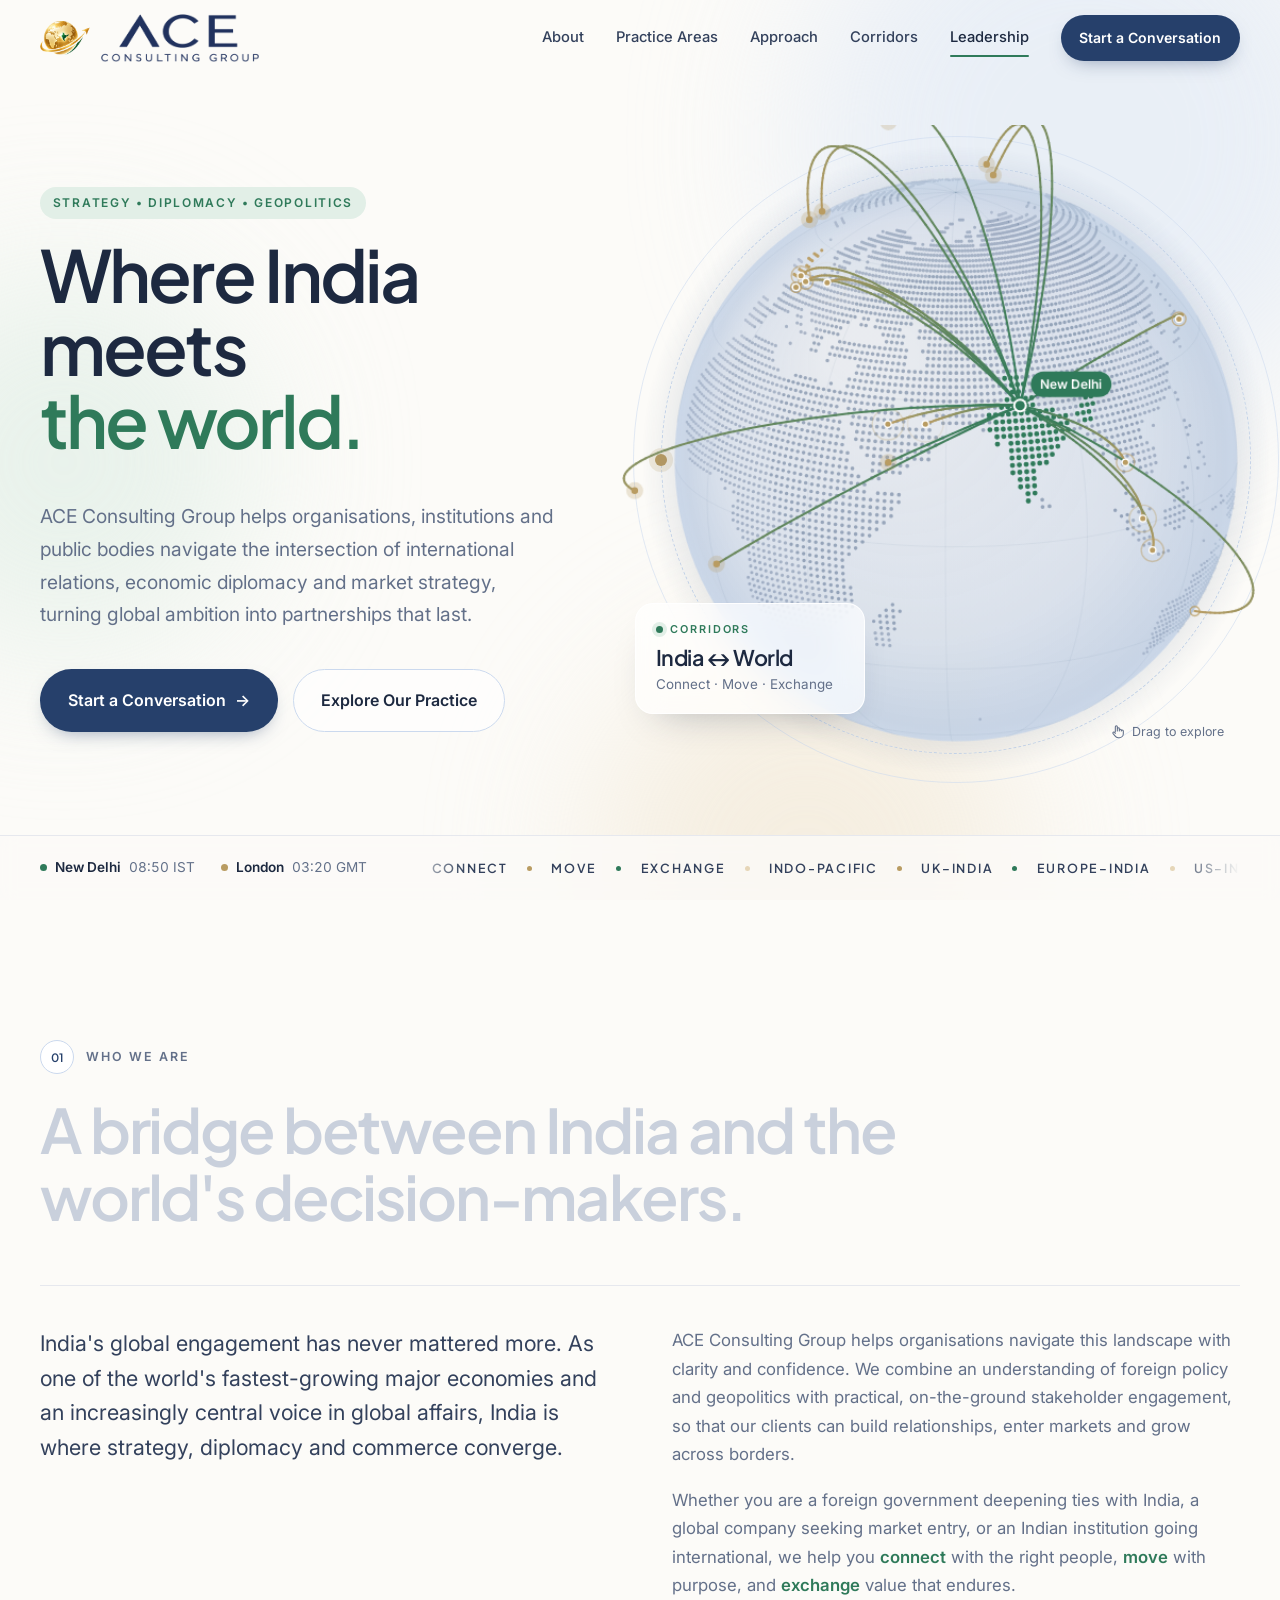
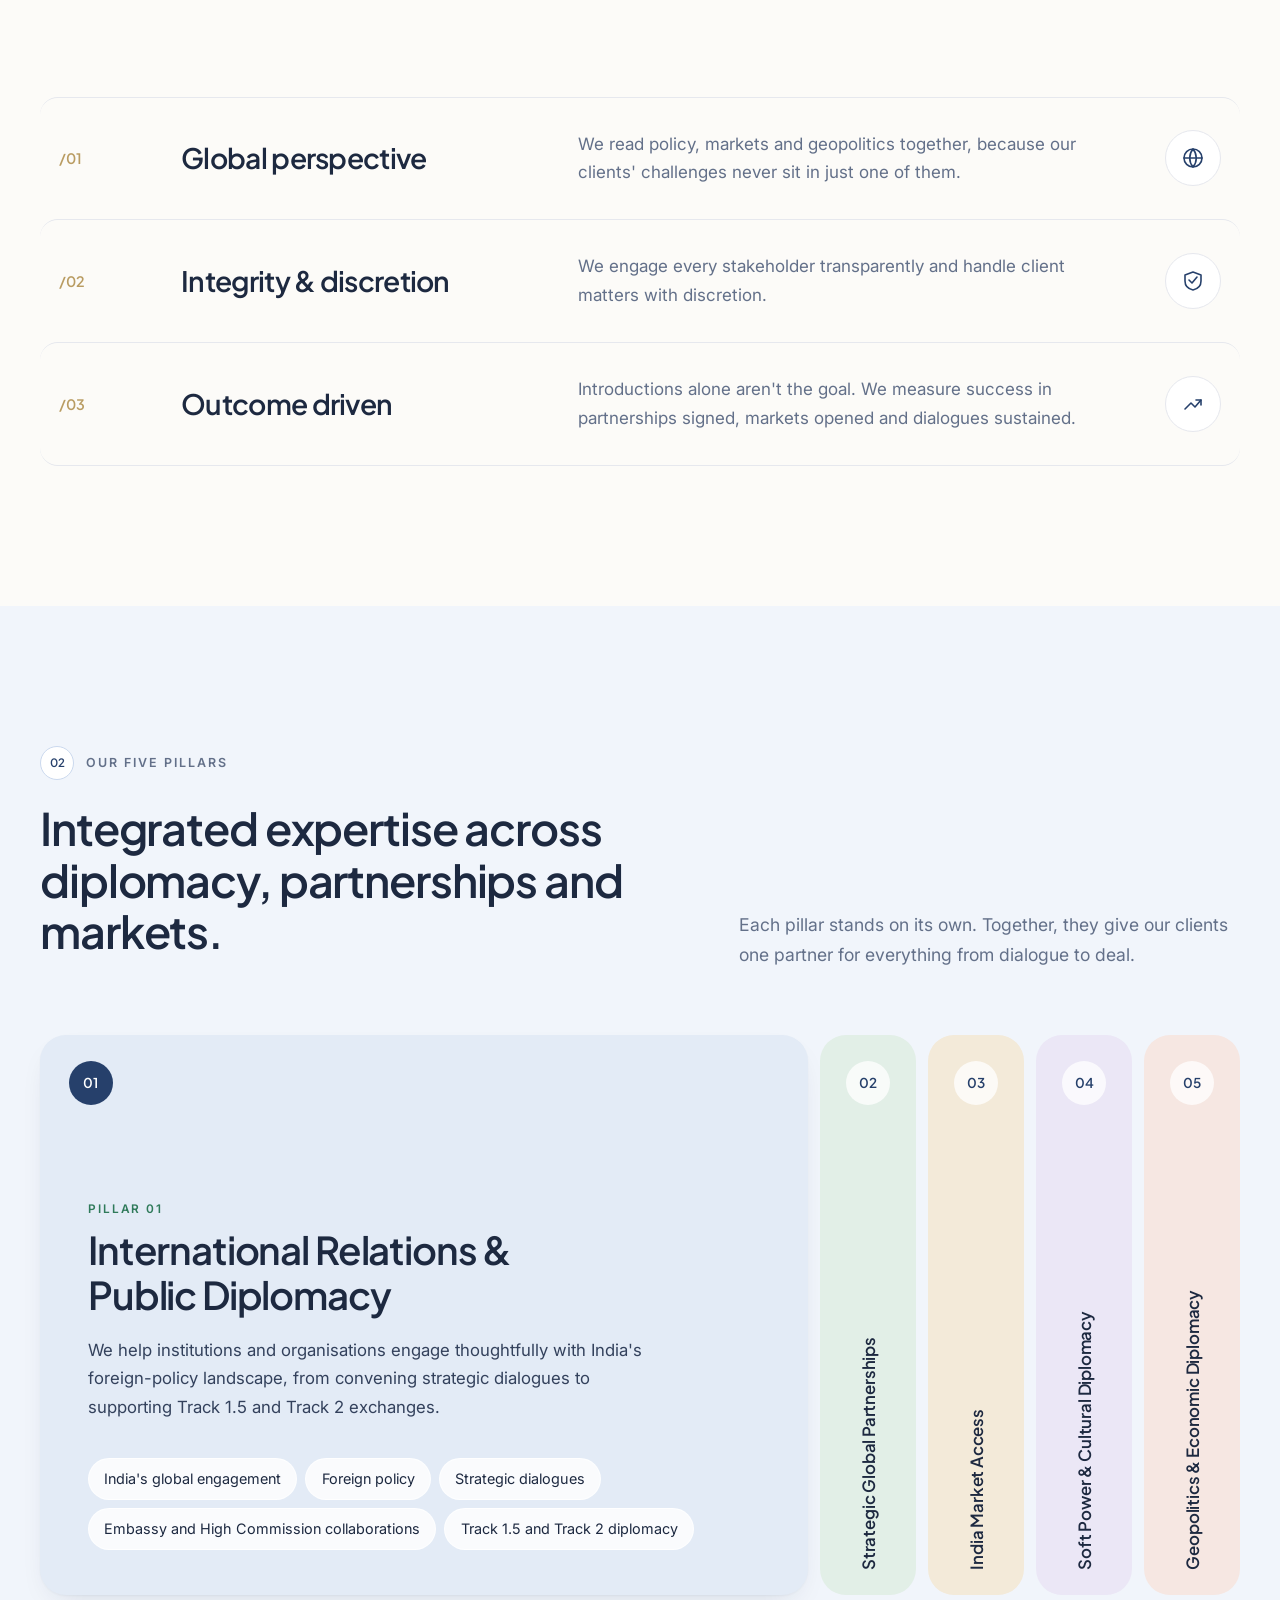
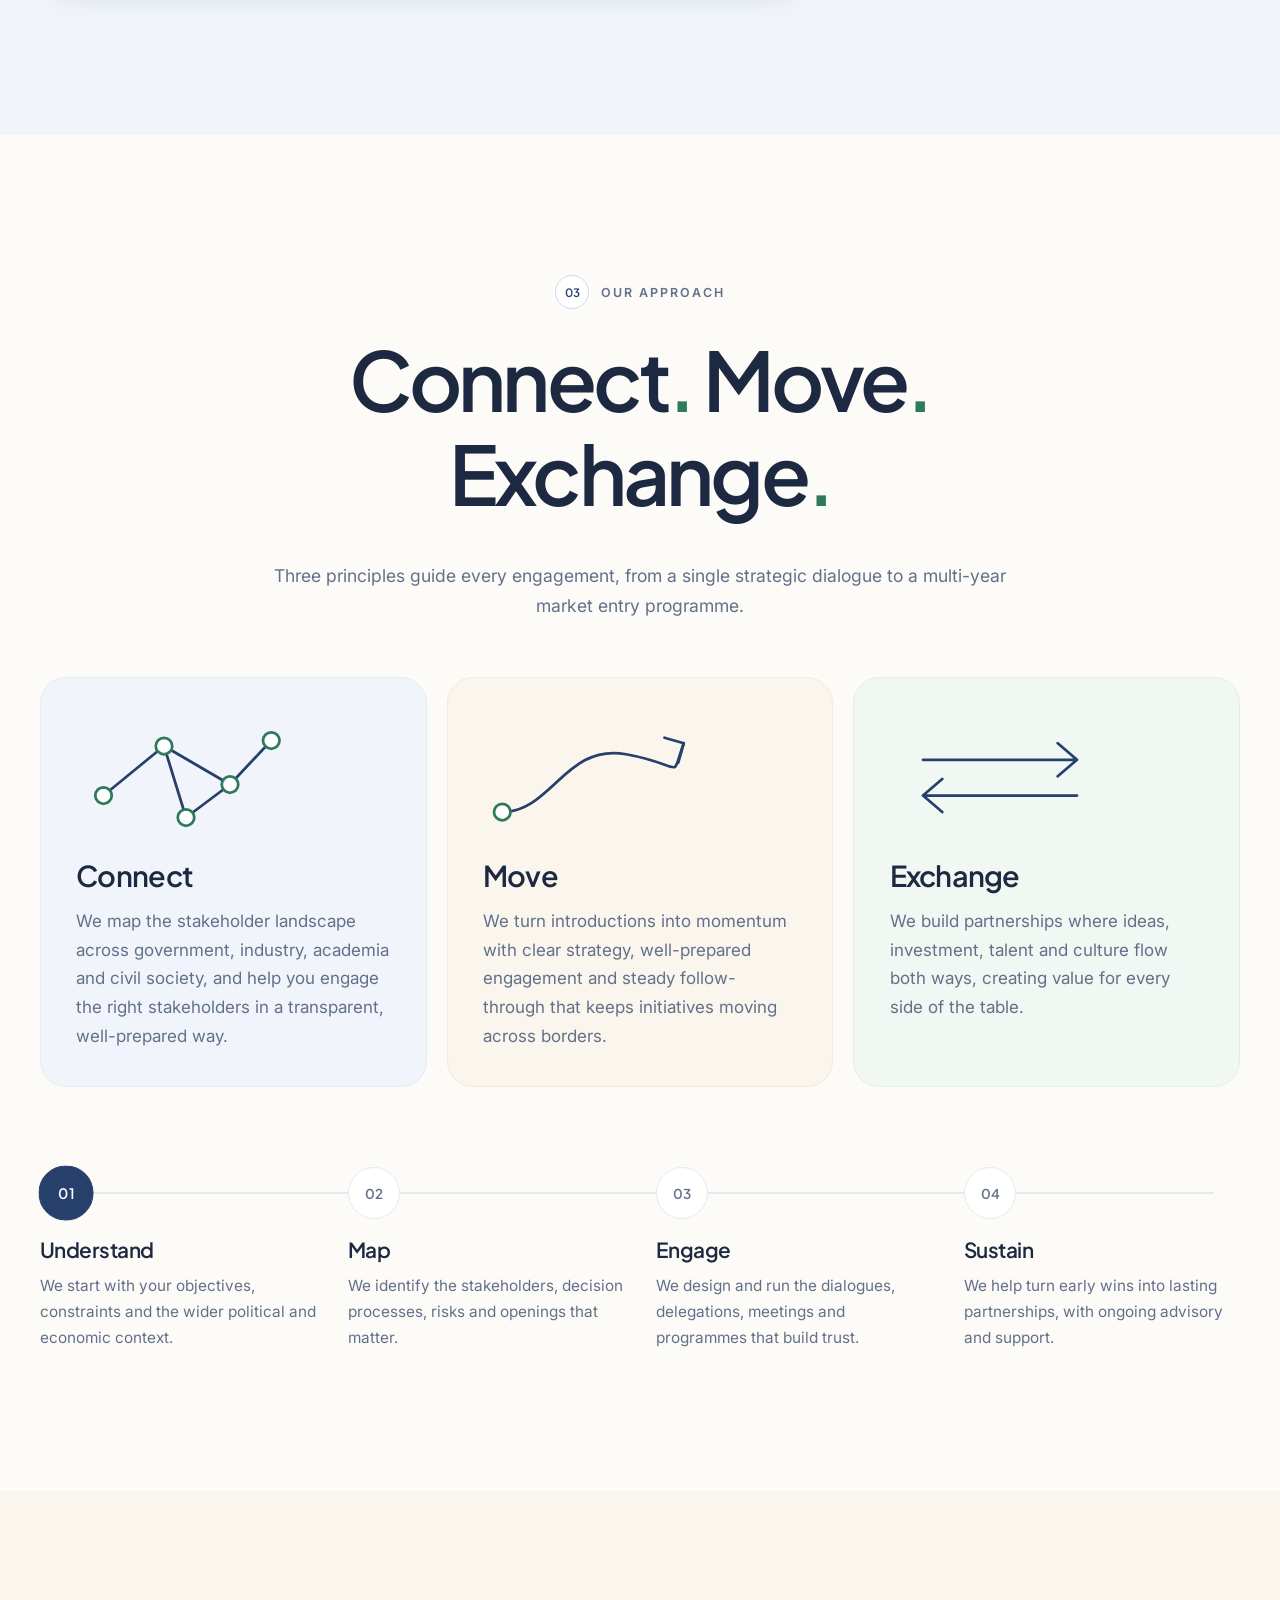
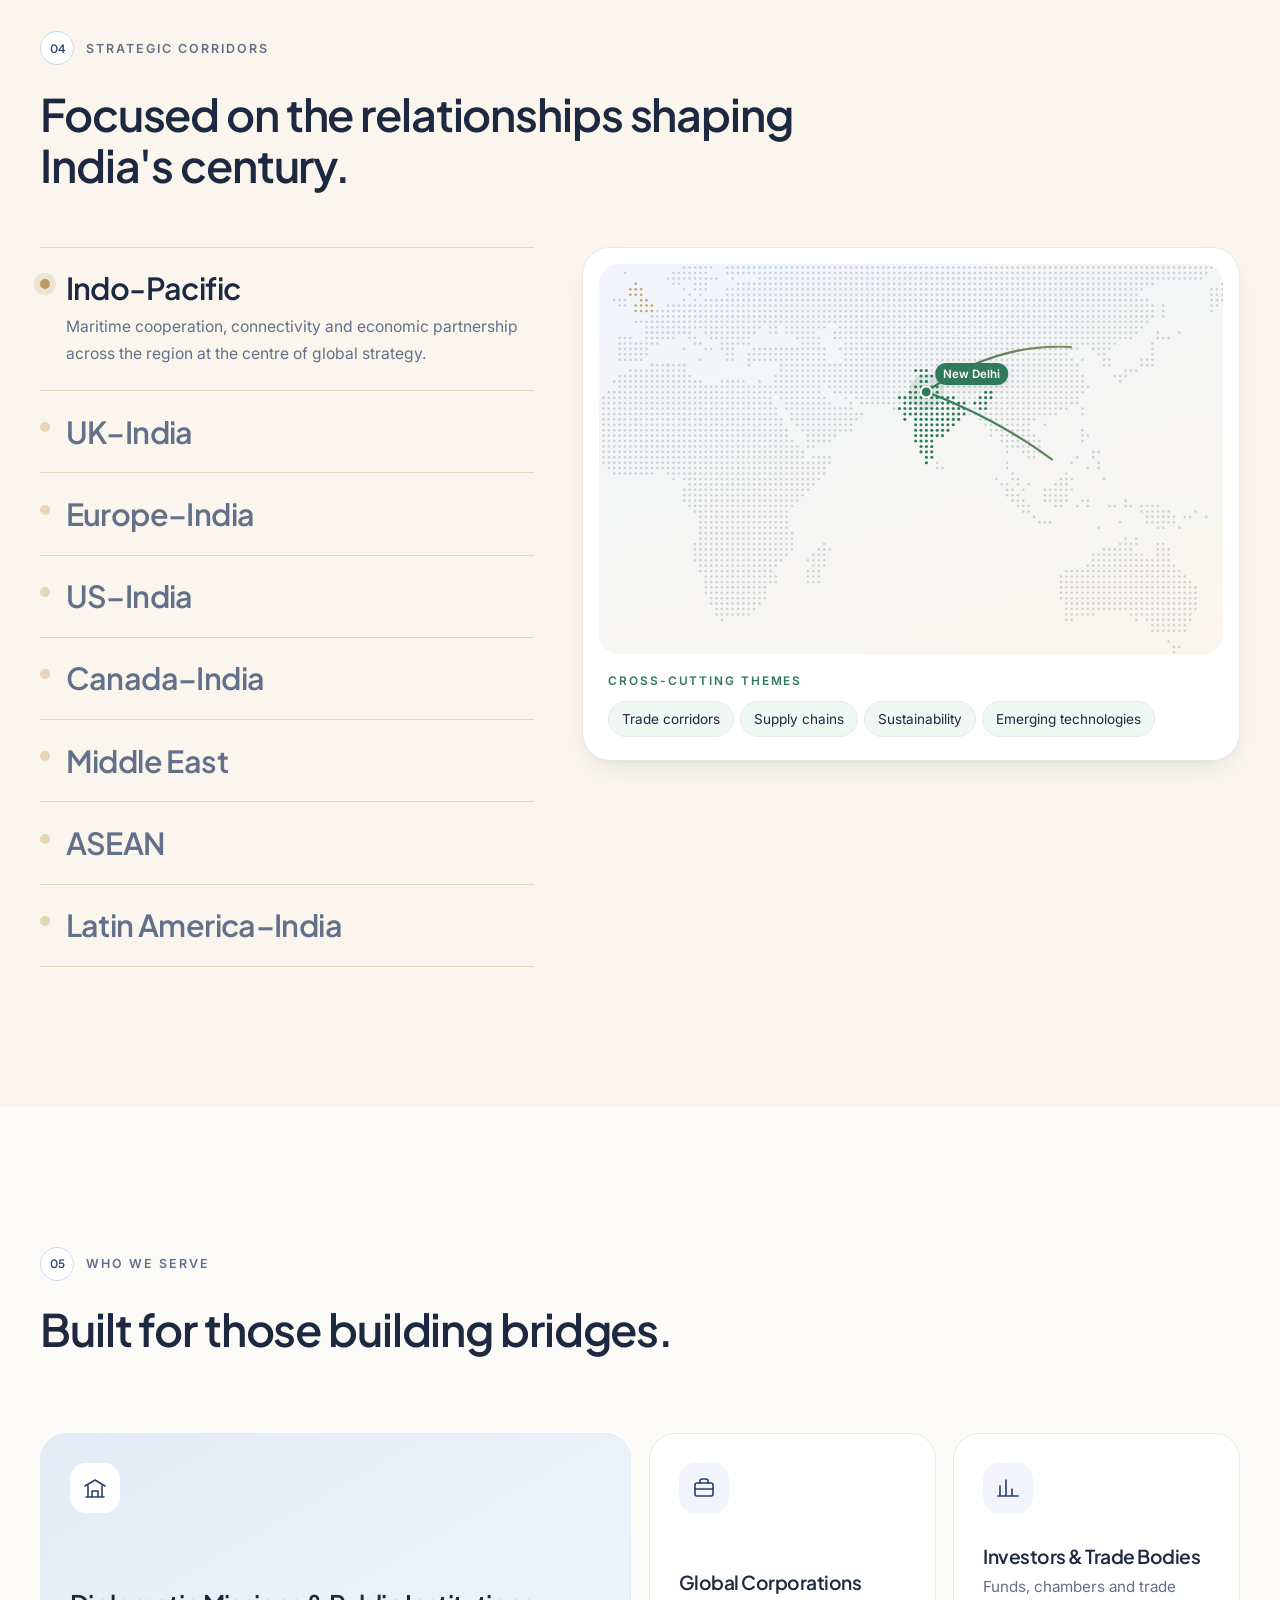
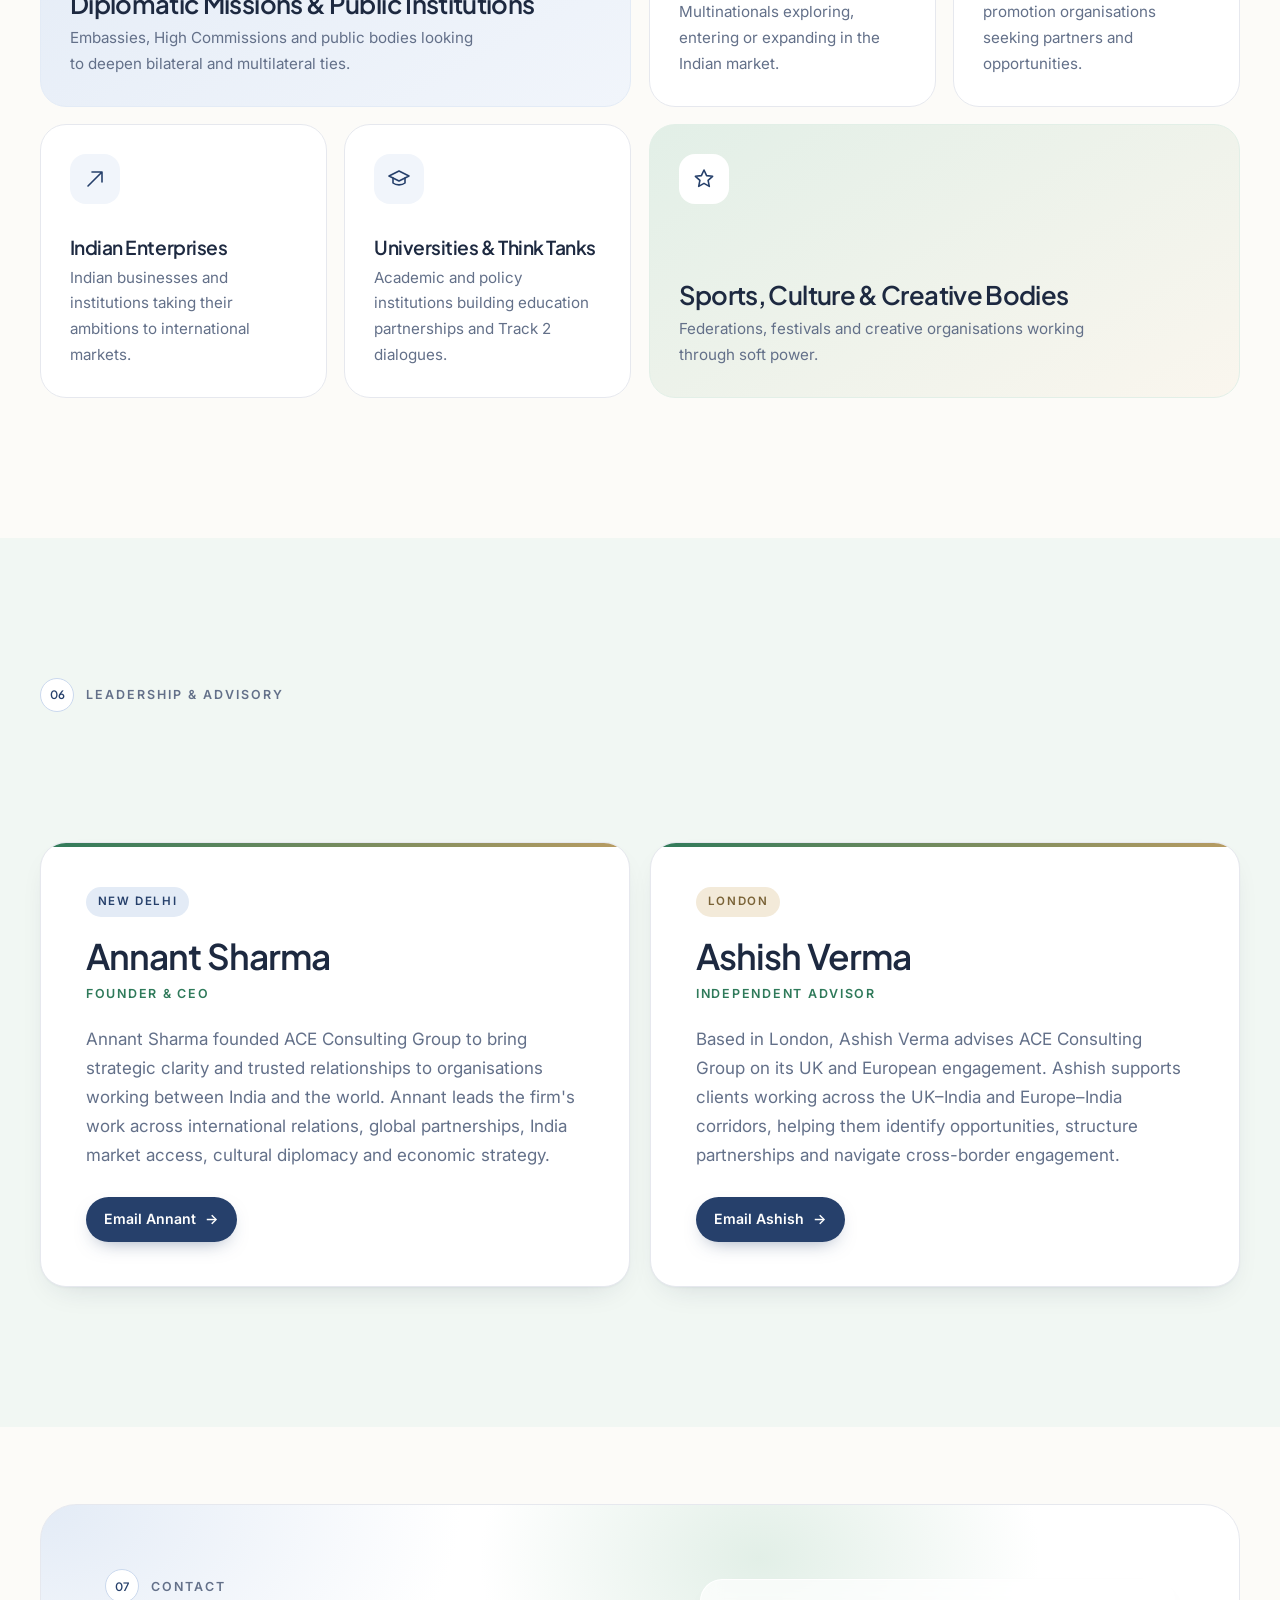
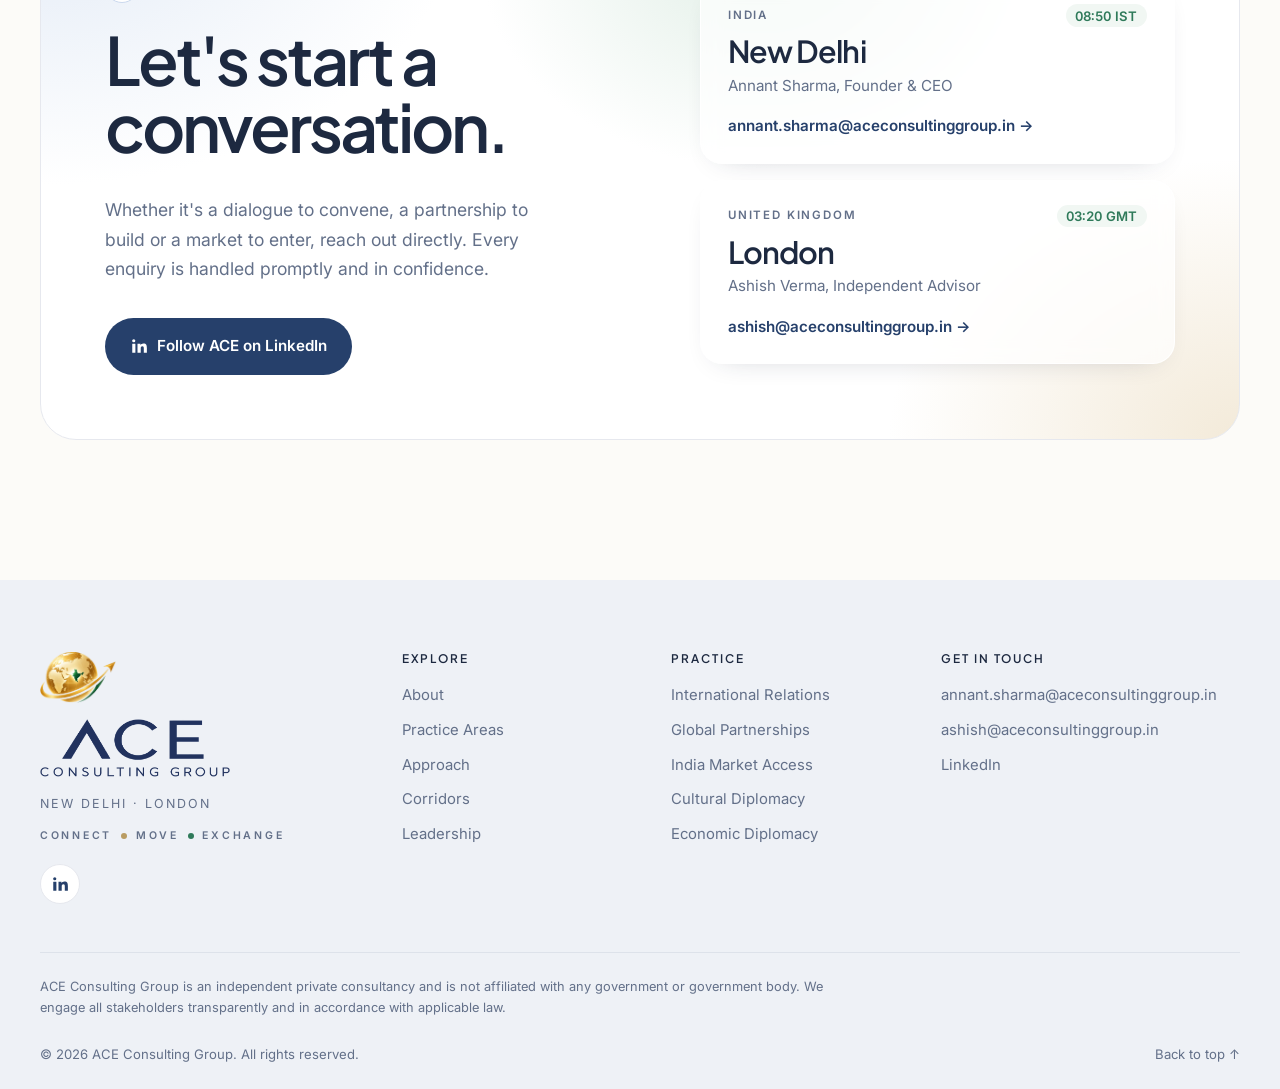
==== index.html @ 4ff58e31 "Add US-India, Canada-India and Latin America-India corridors to globe, ticker, pillars and explorer " ====
<!DOCTYPE html>
<html lang="en">
<head>
  <meta charset="utf-8">
  <meta name="viewport" content="width=device-width, initial-scale=1">
  <title>ACE Consulting Group | International Relations, Diplomacy &amp; India Market Access</title>
  <meta name="description" content="ACE Consulting Group is a strategy consultancy working where India meets the world: international relations, strategic global partnerships, India market access, soft power and economic diplomacy.">
  <link rel="canonical" href="https://aceconsultinggroup.in/">
  <meta name="theme-color" content="#0b1f44">

  <meta property="og:type" content="website">
  <meta property="og:site_name" content="ACE Consulting Group">
  <meta property="og:title" content="ACE Consulting Group | Connect • Move • Exchange">
  <meta property="og:description" content="Strategic advisory at the intersection of diplomacy, geopolitics and markets, bridging India and the world.">
  <meta property="og:url" content="https://aceconsultinggroup.in/">
  <meta property="og:image" content="https://aceconsultinggroup.in/assets/og-image.jpg">
  <meta name="twitter:card" content="summary_large_image">

  <link rel="icon" type="image/png" href="/assets/favicon.png">
  <link rel="apple-touch-icon" href="/assets/apple-touch-icon.png">

  <link rel="preconnect" href="https://fonts.googleapis.com">
  <link rel="preconnect" href="https://fonts.gstatic.com" crossorigin>
  <link href="https://fonts.googleapis.com/css2?family=Plus+Jakarta+Sans:wght@500;600;700&family=Inter:wght@400;500;600&display=swap" rel="stylesheet">
  <link rel="stylesheet" href="/styles.css">

  <script type="application/ld+json">
  {
    "@context": "https://schema.org",
    "@type": "ProfessionalService",
    "name": "ACE Consulting Group",
    "url": "https://aceconsultinggroup.in/",
    "logo": "https://aceconsultinggroup.in/assets/logo.webp",
    "slogan": "Connect • Move • Exchange",
    "email": "annant.sharma@aceconsultinggroup.in",
    "areaServed": "Worldwide",
    "address": [
      { "@type": "PostalAddress", "addressLocality": "New Delhi", "addressCountry": "IN" },
      { "@type": "PostalAddress", "addressLocality": "London", "addressCountry": "GB" }
    ],
    "sameAs": ["https://www.linkedin.com/company/ace-consulting-group-acg/"],
    "founder": { "@type": "Person", "name": "Annant Sharma", "jobTitle": "Founder & CEO" }
  }
  </script>
</head>
<body>
  <a class="skip" href="#main">Skip to content</a>

  <header class="site-header" id="top">
    <div class="progress" aria-hidden="true"><span></span></div>
    <div class="container nav">
      <a class="brand" href="#top" aria-label="ACE Consulting Group, home">
        <img src="/assets/emblem.webp" alt="" width="54" height="37">
        <img class="brand-wordmark" src="/assets/wordmark.webp" alt="ACE Consulting Group" width="725" height="220">
      </a>
      <button class="nav-toggle" aria-expanded="false" aria-controls="nav-menu" aria-label="Open menu">
        <span></span><span></span><span></span>
      </button>
      <nav id="nav-menu" class="nav-menu" aria-label="Primary">
        <a href="#about">About</a>
        <a href="#pillars">Practice Areas</a>
        <a href="#approach">Approach</a>
        <a href="#corridors">Corridors</a>
        <a href="#leadership">Leadership</a>
        <a class="btn btn-gold btn-sm" href="#contact">Start a Conversation</a>
      </nav>
    </div>
  </header>

  <main id="main">
    <!-- HERO -->
    <section class="hero">
      <div class="aurora" aria-hidden="true"><span></span><span></span><span></span></div>
      <div class="container hero-inner">
        <div class="hero-copy">
          <p class="eyebrow reveal">Strategy &bull; Diplomacy &bull; Geopolitics</p>
          <h1 class="reveal" aria-label="Where India meets the world.">
            <span aria-hidden="true">Where India meets</span>
            <span class="rotator" aria-hidden="true">
              <span class="is-on" data-group="world">the world.</span>
              <span data-group="uk">the UK.</span>
              <span data-group="europe">Europe.</span>
              <span data-group="us">the US.</span>
              <span data-group="canada">Canada.</span>
              <span data-group="gulf">the Gulf.</span>
              <span data-group="asean">ASEAN.</span>
              <span data-group="indo">the Indo-Pacific.</span>
              <span data-group="latam">Latin America.</span>
            </span>
          </h1>
          <p class="lead reveal">ACE Consulting Group helps organisations, institutions and public bodies navigate the intersection of international relations, economic diplomacy and market strategy, turning global ambition into partnerships that last.</p>
          <div class="hero-cta reveal">
            <a class="btn btn-gold btn-lg" href="#contact">Start a Conversation <span aria-hidden="true">&rarr;</span></a>
            <a class="btn btn-outline btn-lg" href="#pillars">Explore Our Practice</a>
          </div>
        </div>
        <div class="hero-visual" aria-hidden="true">
          <div class="globe-halo"></div>
          <canvas class="globe"></canvas>
          <div class="globe-card">
            <p class="gc-kicker">Corridors</p>
            <p class="gc-title">India &harr; World</p>
            <p class="gc-tags">Connect &middot; Move &middot; Exchange</p>
          </div>
          <p class="globe-hint"><svg viewBox="0 0 24 24"><path d="M8 13V5.5a1.5 1.5 0 0 1 3 0V12m0-1.5v-2a1.5 1.5 0 0 1 3 0V12m0-1a1.5 1.5 0 0 1 3 0v1m0 0a1.5 1.5 0 0 1 3 0V16a6 6 0 0 1-6 6h-1.5a6 6 0 0 1-5-2.7L4.6 16a1.5 1.5 0 0 1 2.4-1.8L8 15.5"/></svg>Drag to explore</p>
        </div>
      </div>
      <div class="hero-bar">
        <div class="container hero-bar-inner">
          <div class="clocks">
            <p class="clock"><span class="clock-dot dot-green"></span><span class="clock-city">New Delhi</span><time data-tz="Asia/Kolkata"></time></p>
            <p class="clock"><span class="clock-dot dot-gold"></span><span class="clock-city">London</span><time data-tz="Europe/London"></time></p>
          </div>
          <div class="marquee" role="note" aria-label="Focus areas: Indo-Pacific, UK-India, Europe-India, US-India, Canada-India, Middle East, ASEAN, Latin America-India, trade corridors, supply chains, sustainability, emerging technologies">
            <div class="marquee-track" aria-hidden="true">
              <span>Connect</span><i></i><span>Move</span><i></i><span>Exchange</span><i></i><span>Indo-Pacific</span><i></i><span>UK&ndash;India</span><i></i><span>Europe&ndash;India</span><i></i><span>US&ndash;India</span><i></i><span>Canada&ndash;India</span><i></i><span>Middle East</span><i></i><span>ASEAN</span><i></i><span>Latin America&ndash;India</span><i></i><span>Trade corridors</span><i></i><span>Supply chains</span><i></i><span>Sustainability</span><i></i><span>Emerging technologies</span><i></i>
              <span>Connect</span><i></i><span>Move</span><i></i><span>Exchange</span><i></i><span>Indo-Pacific</span><i></i><span>UK&ndash;India</span><i></i><span>Europe&ndash;India</span><i></i><span>US&ndash;India</span><i></i><span>Canada&ndash;India</span><i></i><span>Middle East</span><i></i><span>ASEAN</span><i></i><span>Latin America&ndash;India</span><i></i><span>Trade corridors</span><i></i><span>Supply chains</span><i></i><span>Sustainability</span><i></i><span>Emerging technologies</span><i></i>
            </div>
          </div>
        </div>
      </div>
    </section>

    <!-- ABOUT -->
    <section id="about" class="section">
      <div class="container">
        <p class="kicker reveal"><span>01</span>Who we are</p>
        <h2 class="statement" data-words>A bridge between India and the world's decision-makers.</h2>
        <div class="about-cols">
          <p class="about-lede reveal">India's global engagement has never mattered more. As one of the world's fastest-growing major economies and an increasingly central voice in global affairs, India is where strategy, diplomacy and commerce converge.</p>
          <div class="about-copy reveal">
            <p>ACE Consulting Group helps organisations navigate this landscape with clarity and confidence. We combine an understanding of foreign policy and geopolitics with practical, on-the-ground stakeholder engagement, so that our clients can build relationships, enter markets and grow across borders.</p>
            <p>Whether you are a foreign government deepening ties with India, a global company seeking market entry, or an Indian institution going international, we help you <strong>connect</strong> with the right people, <strong>move</strong> with purpose, and <strong>exchange</strong> value that endures.</p>
          </div>
        </div>
        <ul class="values">
          <li class="value reveal">
            <span class="value-num">/01</span>
            <h3>Global perspective</h3>
            <p>We read policy, markets and geopolitics together, because our clients' challenges never sit in just one of them.</p>
            <span class="value-icon" aria-hidden="true"><svg viewBox="0 0 24 24"><circle cx="12" cy="12" r="9"/><path d="M3 12h18M12 3a14 14 0 0 1 0 18M12 3a14 14 0 0 0 0 18"/></svg></span>
          </li>
          <li class="value reveal">
            <span class="value-num">/02</span>
            <h3>Integrity &amp; discretion</h3>
            <p>We engage every stakeholder transparently and handle client matters with discretion.</p>
            <span class="value-icon" aria-hidden="true"><svg viewBox="0 0 24 24"><path d="M8 11l3 3 5-6"/><path d="M12 3l8 3v6c0 5-3.5 8-8 9-4.5-1-8-4-8-9V6z"/></svg></span>
          </li>
          <li class="value reveal">
            <span class="value-num">/03</span>
            <h3>Outcome driven</h3>
            <p>Introductions alone aren't the goal. We measure success in partnerships signed, markets opened and dialogues sustained.</p>
            <span class="value-icon" aria-hidden="true"><svg viewBox="0 0 24 24"><path d="M4 17l6-6 4 4 6-7"/><path d="M15 8h5v5"/></svg></span>
          </li>
        </ul>
      </div>
    </section>

    <!-- PILLARS -->
    <section id="pillars" class="section section-blue">
      <div class="container">
        <div class="section-head split">
          <div>
            <p class="kicker reveal"><span>02</span>Our five pillars</p>
            <h2 class="reveal">Integrated expertise across diplomacy, partnerships and markets.</h2>
          </div>
          <p class="section-lead reveal">Each pillar stands on its own. Together, they give our clients one partner for everything from dialogue to deal.</p>
        </div>

        <div class="acc reveal">
          <article class="acc-item is-open" data-tone="blue">
            <button class="acc-head" id="acc-1" aria-expanded="true" aria-controls="acc-body-1"><span class="acc-num">01</span><span class="acc-title">International Relations &amp; Public Diplomacy</span></button>
            <div class="acc-body" id="acc-body-1" role="region" aria-labelledby="acc-1">
              <p class="acc-kicker">Pillar 01</p>
              <h3>International Relations &amp; Public Diplomacy</h3>
              <p>We help institutions and organisations engage thoughtfully with India's foreign-policy landscape, from convening strategic dialogues to supporting Track 1.5 and Track 2 exchanges.</p>
              <ul class="chips">
                <li>India's global engagement</li>
                <li>Foreign policy</li>
                <li>Strategic dialogues</li>
                <li>Embassy and High Commission collaborations</li>
                <li>Track 1.5 and Track 2 diplomacy</li>
              </ul>
            </div>
          </article>
          <article class="acc-item" data-tone="sage">
            <button class="acc-head" id="acc-2" aria-expanded="false" aria-controls="acc-body-2"><span class="acc-num">02</span><span class="acc-title">Strategic Global Partnerships</span></button>
            <div class="acc-body" id="acc-body-2" role="region" aria-labelledby="acc-2">
              <p class="acc-kicker">Pillar 02</p>
              <h3>Strategic Global Partnerships</h3>
              <p>We help identify, structure and facilitate partnerships between public and private partners, connecting the right counterparts, structuring collaboration and helping capital flow to where it creates value.</p>
              <ul class="chips">
                <li>Government-to-Government (G2G)</li>
                <li>Government-to-Business (G2B)</li>
                <li>Business-to-Business (B2B)</li>
                <li>International collaborations</li>
                <li>Investment facilitation</li>
              </ul>
            </div>
          </article>
          <article class="acc-item" data-tone="sand">
            <button class="acc-head" id="acc-3" aria-expanded="false" aria-controls="acc-body-3"><span class="acc-num">03</span><span class="acc-title">India Market Access</span></button>
            <div class="acc-body" id="acc-body-3" role="region" aria-labelledby="acc-3">
              <p class="acc-kicker">Pillar 03</p>
              <h3>India Market Access</h3>
              <p>India's opportunity is vast and its landscape is complex. We help global organisations understand the terrain, engage the right stakeholders and build the partnerships that make market entry succeed.</p>
              <ul class="chips">
                <li>Helping global organisations navigate India</li>
                <li>Regulatory engagement</li>
                <li>Stakeholder mapping</li>
                <li>Public affairs</li>
                <li>Strategic partnerships for market entry</li>
              </ul>
            </div>
          </article>
          <article class="acc-item" data-tone="lilac">
            <button class="acc-head" id="acc-4" aria-expanded="false" aria-controls="acc-body-4"><span class="acc-num">04</span><span class="acc-title">Soft Power &amp; Cultural Diplomacy</span></button>
            <div class="acc-body" id="acc-body-4" role="region" aria-labelledby="acc-4">
              <p class="acc-kicker">Pillar 04</p>
              <h3>Soft Power &amp; Cultural Diplomacy</h3>
              <p>Understanding between nations is built through people as much as policy. We create programmes in sport, culture, education and innovation that deepen ties and create lasting goodwill.</p>
              <ul class="chips">
                <li>Sports diplomacy</li>
                <li>Cultural exchange</li>
                <li>Tourism diplomacy</li>
                <li>Education partnerships</li>
                <li>Innovation and youth exchanges</li>
                <li>Creative industries</li>
              </ul>
            </div>
          </article>
          <article class="acc-item" data-tone="rose">
            <button class="acc-head" id="acc-5" aria-expanded="false" aria-controls="acc-body-5"><span class="acc-num">05</span><span class="acc-title">Geopolitics &amp; Economic Diplomacy</span></button>
            <div class="acc-body" id="acc-body-5" role="region" aria-labelledby="acc-5">
              <p class="acc-kicker">Pillar 05</p>
              <h3>Geopolitics &amp; Economic Diplomacy</h3>
              <p>We help clients read the shifting strategic map and act on it, from regional partnerships and trade corridors to resilient supply chains and the technologies shaping the next decade.</p>
              <ul class="chips">
                <li>Indo-Pacific</li>
                <li>UK&ndash;India</li>
                <li>Europe&ndash;India</li>
                <li>US&ndash;India</li>
                <li>Canada&ndash;India</li>
                <li>Middle East</li>
                <li>ASEAN</li>
                <li>Latin America&ndash;India</li>
                <li>Trade corridors</li>
                <li>Supply chains</li>
                <li>Sustainability</li>
                <li>Emerging technologies</li>
              </ul>
            </div>
          </article>
        </div>
      </div>
    </section>

    <!-- APPROACH -->
    <section id="approach" class="section">
      <div class="container">
        <div class="section-head center">
          <p class="kicker reveal"><span>03</span>Our approach</p>
          <h2 class="reveal big-title">Connect<i>.</i> Move<i>.</i> Exchange<i>.</i></h2>
          <p class="section-lead reveal">Three principles guide every engagement, from a single strategic dialogue to a multi-year market entry programme.</p>
        </div>
        <div class="principles">
          <article class="principle reveal">
            <svg class="draw" viewBox="0 0 160 90" aria-hidden="true">
              <path d="M20 60 L64 24 L112 52 L142 20 M64 24 L80 76 L112 52"/>
              <circle cx="20" cy="60" r="6"/><circle cx="64" cy="24" r="6"/><circle cx="112" cy="52" r="6"/><circle cx="142" cy="20" r="6"/><circle cx="80" cy="76" r="6"/>
            </svg>
            <h3>Connect</h3>
            <p>We map the stakeholder landscape across government, industry, academia and civil society, and help you engage the right stakeholders in a transparent, well-prepared way.</p>
          </article>
          <article class="principle reveal">
            <svg class="draw" viewBox="0 0 160 90" aria-hidden="true">
              <path d="M14 72 C 50 72, 60 22, 104 30 S 136 50, 146 22"/>
              <path d="M132 18 L146 22 L142 36"/>
              <circle cx="14" cy="72" r="6"/>
            </svg>
            <h3>Move</h3>
            <p>We turn introductions into momentum with clear strategy, well-prepared engagement and steady follow-through that keeps initiatives moving across borders.</p>
          </article>
          <article class="principle reveal">
            <svg class="draw" viewBox="0 0 160 90" aria-hidden="true">
              <path d="M24 34 H136 M122 22 L136 34 L122 46"/>
              <path d="M136 60 H24 M38 48 L24 60 L38 72"/>
            </svg>
            <h3>Exchange</h3>
            <p>We build partnerships where ideas, investment, talent and culture flow both ways, creating value for every side of the table.</p>
          </article>
        </div>

        <ol class="process" data-progress>
          <li><span class="step">01</span><h4>Understand</h4><p>We start with your objectives, constraints and the wider political and economic context.</p></li>
          <li><span class="step">02</span><h4>Map</h4><p>We identify the stakeholders, decision processes, risks and openings that matter.</p></li>
          <li><span class="step">03</span><h4>Engage</h4><p>We design and run the dialogues, delegations, meetings and programmes that build trust.</p></li>
          <li><span class="step">04</span><h4>Sustain</h4><p>We help turn early wins into lasting partnerships, with ongoing advisory and support.</p></li>
        </ol>
      </div>
    </section>

    <!-- CORRIDORS -->
    <section id="corridors" class="section section-sand">
      <div class="container">
        <div class="section-head">
          <p class="kicker reveal"><span>04</span>Strategic corridors</p>
          <h2 class="reveal">Focused on the relationships shaping India's century.</h2>
        </div>
        <div class="explorer">
          <div class="corridor-list">
            <button class="corridor is-active" data-corridor="indo" aria-pressed="true">
              <span class="c-name">Indo-Pacific</span>
              <span class="c-desc">Maritime cooperation, connectivity and economic partnership across the region at the centre of global strategy.</span>
            </button>
            <button class="corridor" data-corridor="uk" aria-pressed="false">
              <span class="c-name">UK&ndash;India</span>
              <span class="c-desc">A living bridge of trade, investment, education and diaspora, built on a deep and evolving partnership.</span>
            </button>
            <button class="corridor" data-corridor="europe" aria-pressed="false">
              <span class="c-name">Europe&ndash;India</span>
              <span class="c-desc">Trade, technology, climate and green transition cooperation between two of the world's largest democratic markets.</span>
            </button>
            <button class="corridor" data-corridor="us" aria-pressed="false">
              <span class="c-name">US&ndash;India</span>
              <span class="c-desc">Technology, innovation, trade and investment partnerships between the world's largest democracies, anchored by deep education and diaspora links.</span>
            </button>
            <button class="corridor" data-corridor="canada" aria-pressed="false">
              <span class="c-name">Canada&ndash;India</span>
              <span class="c-desc">Education, clean energy, critical minerals and trade cooperation, built on strong people-to-people and diaspora ties.</span>
            </button>
            <button class="corridor" data-corridor="gulf" aria-pressed="false">
              <span class="c-name">Middle East</span>
              <span class="c-desc">Energy, investment, infrastructure and connectivity links with the Gulf and the wider region.</span>
            </button>
            <button class="corridor" data-corridor="asean" aria-pressed="false">
              <span class="c-name">ASEAN</span>
              <span class="c-desc">Act East partnerships in trade, supply chains, culture and people-to-people connections.</span>
            </button>
            <button class="corridor" data-corridor="latam" aria-pressed="false">
              <span class="c-name">Latin America&ndash;India</span>
              <span class="c-desc">Growing partnerships across Brazil, Mexico, Argentina, Chile and the wider region in energy, agriculture, pharmaceuticals, digital public infrastructure and critical minerals.</span>
            </button>
          </div>
          <div class="explorer-map reveal">
            <canvas class="corridor-map" aria-hidden="true"></canvas>
            <div class="themes">
              <p>Cross-cutting themes</p>
              <ul><li>Trade corridors</li><li>Supply chains</li><li>Sustainability</li><li>Emerging technologies</li></ul>
            </div>
          </div>
        </div>
      </div>
    </section>

    <!-- CLIENTS -->
    <section class="section">
      <div class="container">
        <div class="section-head split">
          <div>
            <p class="kicker reveal"><span>05</span>Who we serve</p>
            <h2 class="reveal">Built for those building bridges.</h2>
          </div>
        </div>
        <ul class="bento">
          <li class="b-wide b-blue reveal">
            <span class="b-icon" aria-hidden="true"><svg viewBox="0 0 24 24"><path d="M3 21h18M5 21V10M19 21V10M9 21v-6h6v6M2 10l10-6 10 6"/></svg></span>
            <h4>Diplomatic Missions &amp; Public Institutions</h4><p>Embassies, High Commissions and public bodies looking to deepen bilateral and multilateral ties.</p>
          </li>
          <li class="reveal">
            <span class="b-icon" aria-hidden="true"><svg viewBox="0 0 24 24"><rect x="3" y="7" width="18" height="13" rx="2"/><path d="M8 7V5a2 2 0 0 1 2-2h4a2 2 0 0 1 2 2v2M3 13h18"/></svg></span>
            <h4>Global Corporations</h4><p>Multinationals exploring, entering or expanding in the Indian market.</p>
          </li>
          <li class="reveal">
            <span class="b-icon" aria-hidden="true"><svg viewBox="0 0 24 24"><path d="M4 20V10M10 20V4M16 20v-7M22 20H2"/></svg></span>
            <h4>Investors &amp; Trade Bodies</h4><p>Funds, chambers and trade promotion organisations seeking partners and opportunities.</p>
          </li>
          <li class="reveal">
            <span class="b-icon" aria-hidden="true"><svg viewBox="0 0 24 24"><path d="M5 19l14-14M9 5h10v10"/></svg></span>
            <h4>Indian Enterprises</h4><p>Indian businesses and institutions taking their ambitions to international markets.</p>
          </li>
          <li class="reveal">
            <span class="b-icon" aria-hidden="true"><svg viewBox="0 0 24 24"><path d="M2 9l10-5 10 5-10 5z"/><path d="M6 11v5c3 2.5 9 2.5 12 0v-5"/></svg></span>
            <h4>Universities &amp; Think Tanks</h4><p>Academic and policy institutions building education partnerships and Track 2 dialogues.</p>
          </li>
          <li class="b-wide b-sage reveal">
            <span class="b-icon" aria-hidden="true"><svg viewBox="0 0 24 24"><path d="M12 3l2.6 5.6 6 .7-4.5 4.1 1.2 6L12 16.4 6.7 19.4l1.2-6L3.4 9.3l6-.7z"/></svg></span>
            <h4>Sports, Culture &amp; Creative Bodies</h4><p>Federations, festivals and creative organisations working through soft power.</p>
          </li>
        </ul>
      </div>
    </section>

    <!-- LEADERSHIP -->
    <section id="leadership" class="section section-sage">
      <div class="container">
        <div class="section-head">
          <p class="kicker reveal"><span>06</span>Leadership &amp; advisory</p>
          <h2 class="reveal">The people behind ACE.</h2>
        </div>
        <div class="people">
          <article class="person reveal">
            <p class="person-place">New Delhi</p>
            <h3>Annant Sharma</h3>
            <p class="leader-role">Founder &amp; CEO</p>
            <p class="person-bio">Annant Sharma founded ACE Consulting Group to bring strategic clarity and trusted relationships to organisations working between India and the world. Annant leads the firm's work across international relations, global partnerships, India market access, cultural diplomacy and economic strategy.</p>
            <div class="leader-links">
              <a href="mailto:annant.sharma@aceconsultinggroup.in" class="btn btn-navy btn-sm">Email Annant <span aria-hidden="true">&rarr;</span></a>
            </div>
          </article>
          <article class="person reveal">
            <p class="person-place">London</p>
            <h3>Ashish Verma</h3>
            <p class="leader-role">Independent Advisor</p>
            <p class="person-bio">Based in London, Ashish Verma advises ACE Consulting Group on its UK and European engagement. Ashish supports clients working across the UK&ndash;India and Europe&ndash;India corridors, helping them identify opportunities, structure partnerships and navigate cross-border engagement.</p>
            <div class="leader-links">
              <a href="mailto:ashish@aceconsultinggroup.in" class="btn btn-navy btn-sm">Email Ashish <span aria-hidden="true">&rarr;</span></a>
            </div>
          </article>
        </div>
      </div>
    </section>

    <!-- CONTACT -->
    <section id="contact" class="section contact">
      <div class="container">
        <div class="contact-panel reveal">
          <div class="contact-intro">
            <p class="kicker"><span>07</span>Contact</p>
            <h2 class="huge">Let's start a conversation.</h2>
            <p>Whether it's a dialogue to convene, a partnership to build or a market to enter, reach out directly. Every enquiry is handled promptly and in confidence.</p>
            <a class="btn btn-linkedin" href="https://www.linkedin.com/company/ace-consulting-group-acg/" target="_blank" rel="noopener"><svg viewBox="0 0 24 24" aria-hidden="true"><circle cx="5" cy="5" r="2.1"/><rect x="3" y="9" width="4.2" height="12" rx=".4"/><path d="M10 9h3.9v1.7h.1c.5-1 1.9-2.1 3.9-2.1 4.1 0 4.6 2.7 4.6 6.1V21h-4.1v-5.6c0-1.4 0-3.1-1.9-3.1s-2.2 1.5-2.2 3V21H10z"/></svg>Follow ACE on LinkedIn</a>
          </div>
          <div class="offices">
            <a class="office" href="mailto:annant.sharma@aceconsultinggroup.in">
              <span class="office-top"><span class="office-country">India</span><time data-tz="Asia/Kolkata"></time></span>
              <span class="office-city">New Delhi</span>
              <span class="office-person">Annant Sharma, Founder &amp; CEO</span>
              <span class="office-mail">annant.sharma@<wbr>aceconsultinggroup.in <span aria-hidden="true">&rarr;</span></span>
            </a>
            <a class="office" href="mailto:ashish@aceconsultinggroup.in">
              <span class="office-top"><span class="office-country">United Kingdom</span><time data-tz="Europe/London"></time></span>
              <span class="office-city">London</span>
              <span class="office-person">Ashish Verma, Independent Advisor</span>
              <span class="office-mail">ashish@<wbr>aceconsultinggroup.in <span aria-hidden="true">&rarr;</span></span>
            </a>
          </div>
        </div>
      </div>
    </section>
  </main>

  <footer class="site-footer">
    <div class="container footer-grid">
      <div class="footer-brand">
        <img src="/assets/emblem.webp" alt="" width="84" height="56">
        <img class="footer-wordmark" src="/assets/wordmark.webp" alt="ACE Consulting Group" width="725" height="220">
        <p class="footer-offices">New Delhi &middot; London</p>
        <p class="tagline small"><span>Connect</span><i class="dot dot-gold"></i><span>Move</span><i class="dot dot-green"></i><span>Exchange</span></p>
        <a class="social" href="https://www.linkedin.com/company/ace-consulting-group-acg/" target="_blank" rel="noopener" aria-label="ACE Consulting Group on LinkedIn"><svg viewBox="0 0 24 24" aria-hidden="true"><circle cx="5" cy="5" r="2.1"/><rect x="3" y="9" width="4.2" height="12" rx=".4"/><path d="M10 9h3.9v1.7h.1c.5-1 1.9-2.1 3.9-2.1 4.1 0 4.6 2.7 4.6 6.1V21h-4.1v-5.6c0-1.4 0-3.1-1.9-3.1s-2.2 1.5-2.2 3V21H10z"/></svg></a>
      </div>
      <nav aria-label="Footer">
        <h4>Explore</h4>
        <a href="#about">About</a>
        <a href="#pillars">Practice Areas</a>
        <a href="#approach">Approach</a>
        <a href="#corridors">Corridors</a>
        <a href="#leadership">Leadership</a>
      </nav>
      <div>
        <h4>Practice</h4>
        <a href="#pillars" data-open-pillar="1">International Relations</a>
        <a href="#pillars" data-open-pillar="2">Global Partnerships</a>
        <a href="#pillars" data-open-pillar="3">India Market Access</a>
        <a href="#pillars" data-open-pillar="4">Cultural Diplomacy</a>
        <a href="#pillars" data-open-pillar="5">Economic Diplomacy</a>
      </div>
      <div>
        <h4>Get in touch</h4>
        <a href="mailto:annant.sharma@aceconsultinggroup.in">annant.sharma@aceconsultinggroup.in</a>
        <a href="mailto:ashish@aceconsultinggroup.in">ashish@aceconsultinggroup.in</a>
        <a href="https://www.linkedin.com/company/ace-consulting-group-acg/" target="_blank" rel="noopener">LinkedIn</a>
      </div>
    </div>
    <div class="container footer-note">
      <p>ACE Consulting Group is an independent private consultancy and is not affiliated with any government or government body. We engage all stakeholders transparently and in accordance with applicable law.</p>
    </div>
    <div class="container footer-base">
      <p>&copy; <span id="year">2026</span> ACE Consulting Group. All rights reserved.</p>
      <a href="#top">Back to top &uarr;</a>
    </div>
  </footer>

  <script src="/main.js" defer></script>
  <script src="/hero.js" defer></script>
  <script src="/corridors.js" defer></script>
</body>
</html>
---- styles.css ----
/* ACE Consulting Group, site styles */
:root {
  /* Ink */
  --ink: #1d2940;
  --ink-2: #33415c;
  --muted: #637089;
  --line: #e6e8ee;

  /* Pastel surfaces */
  --bg: #fcfbf8;
  --white: #ffffff;
  --blue-50: #f1f5fb;
  --blue-100: #e3ebf6;
  --blue-200: #cbd9ee;
  --sage-50: #f1f7f3;
  --sage-100: #e2efe7;
  --sage-200: #c6dfcf;
  --sand-50: #faf6ee;
  --sand-100: #f3ead9;
  --sand-200: #e6d6b8;

  /* Accents */
  --navy: #26406b;
  --green: #2f7a5a;
  --gold: #b99c62;

  --sans: "Inter", system-ui, -apple-system, "Segoe UI", Roboto, sans-serif;
  --display: "Plus Jakarta Sans", var(--sans);
  --radius: 18px;
  --shadow: 0 1px 2px rgba(29,41,64,.04), 0 12px 32px -16px rgba(29,41,64,.18);
  --header-h: 76px;
}

*, *::before, *::after { box-sizing: border-box; }
html { scroll-behavior: smooth; scroll-padding-top: var(--header-h); }
body {
  margin: 0;
  font-family: var(--sans);
  font-size: 17px;
  line-height: 1.7;
  color: var(--ink-2);
  background: var(--bg);
  -webkit-font-smoothing: antialiased;
  overflow-x: hidden;
}
img { max-width: 100%; height: auto; display: block; }
a { color: inherit; }
h1, h2, h3, h4 { font-family: var(--display); color: var(--ink); font-weight: 600; line-height: 1.15; margin: 0 0 .5em; letter-spacing: -.025em; }
h1 { font-size: clamp(2.6rem, 5.8vw, 4.6rem); letter-spacing: -.035em; line-height: 1.05; }
h2 { font-size: clamp(1.9rem, 3.6vw, 2.8rem); }
h3 { font-size: 1.35rem; }
h4 { font-size: 1.05rem; }
p { margin: 0 0 1em; }

.container { width: min(1200px, 100% - 40px); margin-inline: auto; }
.skip { position: absolute; left: -9999px; top: 8px; background: var(--navy); color: #fff; padding: 8px 14px; z-index: 100; border-radius: 8px; }
.skip:focus { left: 12px; }
:focus-visible { outline: 2px solid var(--navy); outline-offset: 3px; }

.eyebrow {
  display: inline-flex; align-items: center; gap: .5rem;
  font-size: .75rem; letter-spacing: .14em; text-transform: uppercase; font-weight: 600;
  color: var(--green); background: var(--sage-100); padding: .35rem .8rem; border-radius: 999px;
  margin-bottom: 1.2rem;
}

/* Buttons */
.btn {
  display: inline-flex; align-items: center; justify-content: center; gap: .55rem;
  padding: .9rem 1.5rem; border-radius: 999px; font-weight: 600; font-size: .95rem;
  text-decoration: none; border: 1px solid transparent; cursor: pointer; font-family: inherit;
  transition: transform .2s ease, background .2s ease, color .2s ease, border-color .2s ease, box-shadow .2s ease;
}
.btn:hover { transform: translateY(-1px); }
.btn-sm { padding: .6rem 1.1rem; font-size: .88rem; }
.btn-gold, .btn-navy { background: var(--navy); color: #fff; box-shadow: 0 8px 20px -10px rgba(38,64,107,.55); }
.btn-gold:hover, .btn-navy:hover { background: #1d3357; }
.btn-outline { border-color: var(--blue-200); color: var(--ink); background: rgba(255,255,255,.6); }
.btn-outline:hover { border-color: var(--navy); }
.btn-linkedin svg, .social svg { width: 18px; height: 18px; fill: currentColor; }

/* Header */
.site-header {
  position: fixed; inset: 0 0 auto; z-index: 50; height: var(--header-h);
  display: flex; align-items: center;
  transition: background .3s ease, box-shadow .3s ease;
}
.site-header.scrolled { background: rgba(252,251,248,.85); backdrop-filter: saturate(160%) blur(14px); box-shadow: 0 1px 0 var(--line); }
.nav { display: flex; align-items: center; justify-content: space-between; gap: 1rem; }
.brand { display: flex; align-items: center; gap: .7rem; text-decoration: none; color: var(--ink); }
.brand img:first-child { width: 50px; height: auto; }
.brand-wordmark { width: auto; height: 48px; }
.nav-menu { display: flex; align-items: center; gap: 2rem; }
.nav-menu a:not(.btn) { color: var(--ink-2); text-decoration: none; font-size: .92rem; font-weight: 500; position: relative; }
.nav-menu a:not(.btn)::after { content: ""; position: absolute; left: 0; right: 100%; bottom: -6px; height: 2px; border-radius: 2px; background: var(--green); transition: right .25s ease; }
.nav-menu a:not(.btn):hover, .nav-menu a.active { color: var(--ink); }
.nav-menu a:not(.btn):hover::after, .nav-menu a.active::after { right: 0; }
.nav-toggle { display: none; background: none; border: 0; padding: 10px; cursor: pointer; }
.nav-toggle span { display: block; width: 24px; height: 2px; background: var(--ink); margin: 5px 0; border-radius: 2px; transition: transform .25s ease, opacity .25s ease; }

.progress { position: absolute; left: 0; right: 0; bottom: 0; height: 2px; pointer-events: none; }
.progress span { display: block; height: 100%; background: linear-gradient(90deg, var(--green), var(--gold)); transform-origin: left; transform: scaleX(var(--sp, 0)); }

/* Hero */
.hero {
  position: relative; overflow: hidden; min-height: max(100svh, 760px);
  display: flex; flex-direction: column; background: var(--bg); isolation: isolate;
}
.aurora { position: absolute; inset: 0; z-index: -1; overflow: hidden; }
.aurora span { position: absolute; border-radius: 50%; filter: blur(80px); opacity: .75; animation: drift 22s ease-in-out infinite alternate; }
.aurora span:nth-child(1) { width: 46vw; height: 46vw; right: -8vw; top: -12vw; background: var(--blue-100); }
.aurora span:nth-child(2) { width: 34vw; height: 34vw; right: 20vw; bottom: -14vw; background: var(--sand-100); animation-duration: 28s; }
.aurora span:nth-child(3) { width: 30vw; height: 30vw; left: -10vw; top: 30%; background: var(--sage-100); animation-duration: 25s; }
@keyframes drift { to { transform: translate(4vw, 3vw) scale(1.12); } }

.hero-inner { position: relative; flex: 1; display: grid; grid-template-columns: minmax(0, 1fr) minmax(0, 1.05fr); align-items: center; gap: 2rem; padding: calc(var(--header-h) + 32px) 0 24px; }
.hero-copy { position: relative; z-index: 2; }
.hero h1 { font-size: clamp(2.8rem, 5.6vw, 5.4rem); line-height: 1.02; letter-spacing: -.04em; margin-bottom: .5em; }
.hero h1 > span { display: block; }
.rotator { position: relative; height: 1.12em; overflow: hidden; color: var(--green); }
.rotator > span { position: absolute; left: 0; top: 0; white-space: nowrap; opacity: 0; transform: translateY(100%); transition: transform .8s cubic-bezier(.2,.8,.2,1), opacity .8s ease; }
.rotator > span.is-on { opacity: 1; transform: none; }
.rotator > span.is-off { opacity: 0; transform: translateY(-100%); }
.lead { font-size: 1.2rem; line-height: 1.7; color: var(--muted); max-width: 520px; }
.hero-cta { display: flex; flex-wrap: wrap; gap: .9rem; margin-top: 2.4rem; }
.btn-lg { padding: 1.05rem 1.7rem; font-size: 1rem; }
.tagline { display: flex; align-items: center; gap: .8rem; letter-spacing: .26em; text-transform: uppercase; font-size: .74rem; font-weight: 600; color: var(--muted); margin: 0; }
.tagline.small { font-size: .66rem; gap: .55rem; }
.dot { width: 6px; height: 6px; border-radius: 50%; display: inline-block; }
.dot-gold { background: var(--gold); }
.dot-green { background: var(--green); }

.hero-visual { position: relative; width: min(760px, 54vw, calc(100svh - 230px)); aspect-ratio: 1; justify-self: end; margin-right: -4vw; }
.globe-halo { position: absolute; inset: 6%; border-radius: 50%; border: 1px dashed var(--blue-200); animation: spin 90s linear infinite; }
.globe-halo::before { content: ""; position: absolute; inset: -5%; border-radius: 50%; border: 1px solid rgba(203,217,238,.55); }
.globe-halo::after { content: ""; position: absolute; top: 50%; left: -7px; width: 12px; height: 12px; margin-top: -6px; border-radius: 50%; background: var(--gold); box-shadow: 0 0 0 6px rgba(185,156,98,.18); }
@keyframes spin { to { transform: rotate(360deg); } }
.globe { position: absolute; inset: 0; width: 100%; height: 100%; cursor: grab; touch-action: pan-y; opacity: 0; transform: scale(.94); transition: opacity 1.2s ease, transform 1.4s cubic-bezier(.2,.8,.2,1); }
.globe.is-ready { opacity: 1; transform: none; }
.globe.is-dragging { cursor: grabbing; }
.globe-card {
  position: absolute; left: 2%; bottom: 12%; min-width: 230px; padding: 1rem 1.25rem 1.05rem;
  background: rgba(255,255,255,.72); backdrop-filter: blur(14px) saturate(160%); -webkit-backdrop-filter: blur(14px) saturate(160%);
  border: 1px solid rgba(255,255,255,.9); border-radius: 18px; box-shadow: 0 20px 40px -24px rgba(29,41,64,.35);
  transition: opacity .25s ease, transform .25s ease;
}
.globe-card.is-swapping { opacity: 0; transform: translateY(6px); }
.globe-card p { margin: 0; }
.gc-kicker { font-size: .68rem; letter-spacing: .18em; text-transform: uppercase; font-weight: 600; color: var(--green); display: flex; align-items: center; gap: .45rem; }
.gc-kicker::before { content: ""; width: 7px; height: 7px; border-radius: 50%; background: var(--green); box-shadow: 0 0 0 4px var(--sage-100); animation: blink 2s ease-in-out infinite; }
@keyframes blink { 50% { box-shadow: 0 0 0 7px rgba(226,239,231,.3); } }
.gc-title { font: 600 1.35rem/1.25 var(--display); letter-spacing: -.02em; color: var(--ink); margin-top: .35rem !important; }
.gc-tags { font-size: .84rem; color: var(--muted); margin-top: .15rem !important; }
.globe-hint { position: absolute; right: 10%; bottom: 6%; display: flex; align-items: center; gap: .4rem; font-size: .78rem; color: var(--muted); }
.globe-hint svg { width: 16px; height: 16px; fill: none; stroke: currentColor; stroke-width: 1.6; stroke-linecap: round; stroke-linejoin: round; }

.hero-bar { position: relative; border-top: 1px solid var(--line); background: rgba(252,251,248,.8); backdrop-filter: blur(8px); }
.hero-bar-inner { display: flex; align-items: center; gap: 2rem; min-height: 64px; }
.clocks { display: flex; gap: 1.6rem; flex: none; }
.clock { display: flex; align-items: center; gap: .5rem; margin: 0; font-size: .85rem; color: var(--muted); white-space: nowrap; }
.clock-dot { width: 7px; height: 7px; border-radius: 50%; }
.clock-city { font-weight: 600; color: var(--ink); }
.clock time { font-variant-numeric: tabular-nums; }
.marquee { position: relative; flex: 1; overflow: hidden; border-left: 1px solid var(--line); padding-left: 2rem;
  -webkit-mask-image: linear-gradient(90deg, transparent, #000 8%, #000 92%, transparent); mask-image: linear-gradient(90deg, transparent, #000 8%, #000 92%, transparent); }
.marquee-track { display: flex; align-items: center; gap: 1.2rem; width: max-content; animation: marquee 48s linear infinite; }
.marquee:hover .marquee-track { animation-play-state: paused; }
.marquee-track span { font: 600 .78rem var(--display); letter-spacing: .14em; text-transform: uppercase; color: var(--ink-2); white-space: nowrap; }
.marquee-track i { width: 5px; height: 5px; border-radius: 50%; background: var(--sand-200); flex: none; }
.marquee-track i:nth-of-type(3n+1) { background: var(--gold); }
.marquee-track i:nth-of-type(3n+2) { background: var(--green); }
@keyframes marquee { to { transform: translateX(-50%); } }

/* Sections */
.section { position: relative; padding: clamp(88px, 11vw, 140px) 0; }
.section-blue { background: var(--blue-50); }
.section-sage { background: var(--sage-50); }
.section-sand { background: var(--sand-50); }
.section-head { max-width: 780px; margin-bottom: 3.5rem; position: relative; }
.section-head.center { text-align: center; margin-inline: auto; }
.section-head.center .kicker { justify-content: center; }
.section-head.split { max-width: none; display: grid; grid-template-columns: 1.3fr 1fr; gap: 3rem; align-items: end; }
.section-head.split .section-lead { margin: 0 0 .6rem; }
.section-lead { font-size: 1.1rem; color: var(--muted); }
.kicker { display: flex; align-items: center; gap: .75rem; margin: 0 0 1.4rem; font-size: .78rem; font-weight: 600; letter-spacing: .16em; text-transform: uppercase; color: var(--muted); }
.kicker span { display: grid; place-items: center; width: 34px; height: 34px; border-radius: 50%; border: 1px solid var(--blue-200); background: #fff; color: var(--navy); font: 600 .72rem var(--display); letter-spacing: 0; }

/* About */
.statement { font-size: clamp(2.1rem, 4.8vw, 4.2rem); line-height: 1.08; letter-spacing: -.035em; max-width: 1050px; margin-bottom: 3.5rem; }
.js .statement .w { color: #c9d0dc; transition: color .35s ease; }
.js .statement .w.lit { color: var(--ink); }
.about-cols { display: grid; grid-template-columns: 1fr 1fr; gap: 4rem; padding-top: 2.5rem; border-top: 1px solid var(--line); }
.about-lede { font-size: 1.35rem; line-height: 1.6; color: var(--ink-2); margin: 0; }
.about-copy p { color: var(--muted); font-size: 1.05rem; }
.about-copy strong { color: var(--green); font-weight: 600; }
.values { list-style: none; padding: 0; margin: 5rem 0 0; }
.value { position: relative; display: grid; grid-template-columns: 90px 1fr 1.5fr 64px; align-items: center; gap: 2rem; padding: 2rem 1.2rem; border-top: 1px solid var(--line); border-radius: 18px; transition: background .4s ease; }
.value:last-child { border-bottom: 1px solid var(--line); }
.value:hover { background: linear-gradient(90deg, var(--blue-50), var(--sand-50)); border-color: transparent; }
.value-num { font: 600 .9rem var(--display); color: var(--gold); }
.value h3 { font-size: clamp(1.4rem, 2.2vw, 1.9rem); margin: 0; }
.value p { color: var(--muted); margin: 0; }
.value-icon { width: 56px; height: 56px; border-radius: 50%; display: grid; place-items: center; background: #fff; border: 1px solid var(--line); justify-self: end; transition: transform .5s cubic-bezier(.2,.8,.2,1), background .3s ease; }
.value:hover .value-icon { transform: rotate(-12deg) scale(1.08); background: var(--sage-100); }
.value-icon svg { width: 24px; height: 24px; fill: none; stroke: var(--navy); stroke-width: 1.6; stroke-linecap: round; stroke-linejoin: round; }

/* Pillars: expanding accordion */
.acc { display: flex; gap: 12px; height: 560px; }
.acc-item { --tone: var(--blue-100); position: relative; flex: 0 0 96px; min-width: 0; border-radius: 26px; background: var(--tone); overflow: hidden; transition: flex .7s cubic-bezier(.2,.8,.2,1), box-shadow .4s ease; }
.acc-item[data-tone="sage"] { --tone: var(--sage-100); }
.acc-item[data-tone="sand"] { --tone: var(--sand-100); }
.acc-item[data-tone="lilac"] { --tone: #ebe7f6; }
.acc-item[data-tone="rose"] { --tone: #f6e7e2; }
.acc-item.is-open { flex: 1 1 auto; box-shadow: var(--shadow); }
.acc-item:not(.is-open):hover { box-shadow: inset 0 0 0 1px rgba(38,64,107,.12); }
.acc-head { position: absolute; inset: 0; z-index: 2; display: flex; flex-direction: column; align-items: center; justify-content: space-between; gap: 1rem; padding: 1.6rem 0; background: none; border: 0; cursor: pointer; color: var(--ink); font: inherit; text-align: left; }
.acc-num { display: grid; place-items: center; width: 44px; height: 44px; border-radius: 50%; background: rgba(255,255,255,.75); font: 600 .85rem var(--display); color: var(--navy); flex: none; }
.acc-title { writing-mode: vertical-rl; transform: rotate(180deg); font: 600 1.05rem var(--display); letter-spacing: -.01em; white-space: nowrap; }
.acc-item.is-open .acc-head { inset: 1.6rem auto auto 1.8rem; padding: 0; cursor: default; }
.acc-item.is-open .acc-title { display: none; }
.acc-item.is-open .acc-num { background: var(--navy); color: #fff; }
.acc-body { position: absolute; inset: 0; padding: 7rem 3rem 2.8rem; min-width: 560px; display: flex; flex-direction: column; justify-content: flex-end; opacity: 0; visibility: hidden; transform: translateY(14px); transition: opacity .3s ease, transform .3s ease, visibility 0s .3s; }
.acc-item.is-open .acc-body { opacity: 1; visibility: visible; transform: none; transition: opacity .5s ease .35s, transform .6s cubic-bezier(.2,.8,.2,1) .35s, visibility 0s; }
.acc-kicker { font-size: .74rem; letter-spacing: .16em; text-transform: uppercase; font-weight: 600; color: var(--green); margin-bottom: .6rem; }
.acc-body h3 { font-size: clamp(1.8rem, 3vw, 2.6rem); letter-spacing: -.03em; max-width: 16ch; }
.acc-body > p:not(.acc-kicker) { color: var(--ink-2); font-size: 1.05rem; max-width: 560px; }
.chips { list-style: none; padding: 0; margin: 1.2rem 0 0; display: flex; flex-wrap: wrap; gap: .5rem; max-width: 640px; }
.chips li { padding: .5rem .95rem; border-radius: 999px; background: rgba(255,255,255,.8); font-size: .9rem; color: var(--ink); border: 1px solid rgba(255,255,255,.9); }

/* Approach */
.big-title { font-size: clamp(2.6rem, 6.4vw, 5.6rem); letter-spacing: -.045em; }
.big-title i { font-style: normal; color: var(--green); }
.principles { display: grid; grid-template-columns: repeat(3, 1fr); gap: 1.25rem; }
.principle { position: relative; padding: 2.2rem; border-radius: 26px; background: var(--blue-50); border: 1px solid var(--blue-100); overflow: hidden; transition: transform .4s ease, box-shadow .4s ease; }
.principle:nth-child(2) { background: var(--sand-50); border-color: var(--sand-100); }
.principle:nth-child(3) { background: var(--sage-50); border-color: var(--sage-100); }
.principle:hover { transform: translateY(-4px); box-shadow: var(--shadow); }
.principle h3 { font-size: 1.8rem; margin-top: 1.4rem; }
.principle p { color: var(--muted); margin: 0; }
.draw { width: 100%; height: auto; max-width: 220px; display: block; }
.draw path, .draw circle { fill: none; stroke: var(--navy); stroke-width: 2; stroke-linecap: round; stroke-linejoin: round; }
.draw circle { fill: #fff; stroke: var(--green); }
.js .draw path { stroke-dasharray: 420; stroke-dashoffset: 420; transition: stroke-dashoffset 1.8s cubic-bezier(.4,0,.2,1) .2s; }
.js .draw circle { transform-box: fill-box; transform-origin: center; transform: scale(0); transition: transform .5s cubic-bezier(.3,1.6,.5,1) 1.1s; }
.js .principle.in .draw path { stroke-dashoffset: 0; }
.js .principle.in .draw circle { transform: scale(1); }

.process { --p: 0; list-style: none; padding: 0; margin: 5rem 0 0; display: grid; grid-template-columns: repeat(4, 1fr); gap: 2rem; position: relative; }
.process::before, .process::after { content: ""; position: absolute; top: 25px; left: 26px; right: 26px; height: 2px; border-radius: 2px; background: var(--line); }
.process::after { background: linear-gradient(90deg, var(--green), var(--gold)); transform-origin: left; transform: scaleX(var(--p)); }
.process li { position: relative; }
.step { position: relative; z-index: 1; display: grid; place-items: center; width: 52px; height: 52px; border-radius: 50%; background: #fff; border: 1px solid var(--line); color: var(--muted); font: 600 .85rem var(--display); margin-bottom: 1.2rem; transition: background .4s ease, color .4s ease, border-color .4s ease, transform .4s ease; }
.process li.done .step { background: var(--navy); color: #fff; border-color: var(--navy); transform: scale(1.06); }
.process h4 { font-size: 1.3rem; }
.process p { color: var(--muted); font-size: .96rem; margin: 0; }

/* Corridors: explorer */
.explorer { display: grid; grid-template-columns: .9fr 1.2fr; gap: 3rem; align-items: start; }
.corridor-list { display: flex; flex-direction: column; }
.corridor { position: relative; display: block; width: 100%; text-align: left; background: none; border: 0; border-top: 1px solid var(--sand-200); padding: 1.4rem 0 1.4rem 1.6rem; cursor: pointer; font: inherit; color: var(--ink); }
.corridor:last-child { border-bottom: 1px solid var(--sand-200); }
.corridor::before { content: ""; position: absolute; left: 0; top: 1.95rem; width: 10px; height: 10px; border-radius: 50%; background: var(--sand-200); transition: background .3s ease, box-shadow .3s ease; }
.corridor.is-active::before { background: var(--gold); box-shadow: 0 0 0 6px rgba(185,156,98,.2); }
.c-name { display: block; font: 600 clamp(1.4rem, 2.4vw, 1.9rem)/1.2 var(--display); letter-spacing: -.02em; color: var(--muted); transition: color .3s ease; }
.corridor:hover .c-name, .corridor.is-active .c-name { color: var(--ink); }
.c-desc { display: block; max-height: 0; overflow: hidden; opacity: 0; color: var(--muted); font-size: .98rem; transition: max-height .5s ease, opacity .4s ease, margin .4s ease; }
.corridor.is-active .c-desc { max-height: 8em; opacity: 1; margin-top: .5rem; }
.explorer-map { position: sticky; top: calc(var(--header-h) + 24px); background: #fff; border-radius: 28px; padding: 1rem; box-shadow: var(--shadow); border: 1px solid var(--line); }
.corridor-map { display: block; width: 100%; aspect-ratio: 16 / 10; border-radius: 20px; background: linear-gradient(160deg, var(--blue-50), var(--sand-50)); }
.themes { display: flex; flex-wrap: wrap; align-items: center; gap: .6rem 1rem; padding: 1.1rem .6rem .4rem; }
.themes p { margin: 0; font-size: .74rem; letter-spacing: .16em; text-transform: uppercase; font-weight: 600; color: var(--green); }
.themes ul { list-style: none; padding: 0; margin: 0; display: flex; flex-wrap: wrap; gap: .4rem; }
.themes li { padding: .35rem .8rem; border-radius: 999px; background: var(--sage-50); border: 1px solid var(--sage-100); font-size: .85rem; color: var(--ink); }

/* Who we serve: bento */
.bento { list-style: none; padding: 0; margin: 0; display: grid; grid-template-columns: repeat(4, 1fr); gap: 1.1rem; }
.bento li { display: flex; flex-direction: column; min-height: 250px; padding: 1.8rem; border-radius: 26px; background: #fff; border: 1px solid var(--line); transition: transform .4s ease, box-shadow .4s ease; }
.bento li:hover { transform: translateY(-4px); box-shadow: var(--shadow); }
.bento .b-wide { grid-column: span 2; }
.bento .b-blue { background: linear-gradient(150deg, var(--blue-100), var(--blue-50)); border-color: var(--blue-100); }
.bento .b-sage { background: linear-gradient(150deg, var(--sage-100), var(--sand-50)); border-color: var(--sage-100); }
.b-icon { width: 50px; height: 50px; border-radius: 16px; display: grid; place-items: center; background: var(--blue-50); margin-bottom: auto; }
.b-blue .b-icon, .b-sage .b-icon { background: #fff; }
.b-icon svg { width: 24px; height: 24px; fill: none; stroke: var(--navy); stroke-width: 1.6; stroke-linecap: round; stroke-linejoin: round; }
.bento h4 { font-size: 1.2rem; margin: 2rem 0 .4rem; }
.bento .b-wide h4 { font-size: 1.6rem; }
.bento p { color: var(--muted); font-size: .95rem; margin: 0; max-width: 42ch; }

/* Leadership */
.people { display: grid; grid-template-columns: 1fr 1fr; gap: 1.25rem; }
.person { position: relative; display: flex; flex-direction: column; padding: clamp(2rem, 3.5vw, 2.8rem); border-radius: 26px; background: var(--white); border: 1px solid var(--line); box-shadow: var(--shadow); overflow: hidden; }
.person::before { content: ""; position: absolute; left: 0; right: 0; top: 0; height: 4px; background: linear-gradient(90deg, var(--green), var(--gold)); }
.person-place { align-self: flex-start; font-size: .72rem; letter-spacing: .14em; text-transform: uppercase; font-weight: 600; color: var(--navy); background: var(--blue-100); padding: .3rem .75rem; border-radius: 999px; margin: 0 0 1.2rem; }
.person:nth-child(2) .person-place { background: var(--sand-100); color: #7a6337; }
.person h3 { font-size: clamp(1.7rem, 2.8vw, 2.2rem); margin: 0; }
.leader-role { color: var(--green); letter-spacing: .14em; text-transform: uppercase; font-size: .78rem; font-weight: 600; margin: .45rem 0 1.3rem; }
.person-bio { color: var(--muted); flex: 1; }
.leader-links { display: flex; flex-wrap: wrap; gap: .8rem; margin-top: .6rem; }

/* Contact */
.contact { padding-top: clamp(40px, 6vw, 80px); }
.contact-panel {
  position: relative; overflow: hidden; display: grid; grid-template-columns: 1.15fr 1fr; gap: 3rem; align-items: center;
  padding: clamp(2rem, 5vw, 4.5rem); border-radius: 36px; border: 1px solid var(--line);
  background:
    radial-gradient(600px 400px at 0% 0%, var(--blue-100), transparent 70%),
    radial-gradient(500px 400px at 100% 100%, var(--sand-100), transparent 70%),
    radial-gradient(400px 300px at 60% 10%, var(--sage-100), transparent 70%),
    #fff;
}
.huge { font-size: clamp(2.5rem, 5.2vw, 4.4rem); letter-spacing: -.045em; line-height: 1.02; }
.contact-intro > p:not(.kicker) { color: var(--muted); font-size: 1.1rem; max-width: 460px; }
.btn-linkedin { margin-top: 1rem; background: var(--navy); color: #fff; }
.btn-linkedin:hover { background: #0a66c2; }
.offices { display: grid; gap: 1rem; }
.office { display: block; padding: 1.5rem 1.7rem; border-radius: 22px; text-decoration: none; background: rgba(255,255,255,.7); backdrop-filter: blur(10px); border: 1px solid rgba(255,255,255,.95); box-shadow: 0 10px 30px -20px rgba(29,41,64,.3); transition: transform .35s ease, box-shadow .35s ease, background .35s ease; }
.office:hover { transform: translateX(6px); background: #fff; box-shadow: var(--shadow); }
.office > span { display: block; }
.office-top { display: flex !important; justify-content: space-between; align-items: center; gap: 1rem; }
.office-country { font-size: .72rem; letter-spacing: .16em; text-transform: uppercase; color: var(--muted); font-weight: 600; }
.office-top time { font: 600 .82rem var(--sans); color: var(--green); font-variant-numeric: tabular-nums; background: var(--sage-50); padding: .2rem .6rem; border-radius: 999px; }
.office-city { font: 600 1.9rem/1.2 var(--display); letter-spacing: -.03em; color: var(--ink); margin: .4rem 0 .2rem; }
.office-person { color: var(--muted); font-size: .95rem; }
.office-mail { margin-top: .9rem; color: var(--navy); font-weight: 600; font-size: .95rem; overflow-wrap: anywhere; }
.office-mail span { display: inline-block; transition: transform .3s ease; }
.office:hover .office-mail span { transform: translateX(4px); }

/* Footer */
.site-footer { background: #eef1f6; color: var(--muted); padding: 72px 0 0; font-size: .93rem; }
.footer-grid { display: grid; grid-template-columns: 1.4fr 1fr 1fr 1.3fr; gap: 2.5rem; padding-bottom: 3rem; }
.footer-brand img { width: 76px; margin-bottom: 1rem; }
.social { display: inline-grid; place-items: center; width: 40px; height: 40px; margin-top: 1.2rem; border-radius: 50%; background: #fff; border: 1px solid var(--line); color: var(--navy); transition: background .2s ease, color .2s ease; }
.site-footer .social { display: inline-grid; margin-bottom: 0; }
.site-footer .social:hover { background: #0a66c2; border-color: #0a66c2; color: #fff; }
.footer-offices { font-size: .78rem; letter-spacing: .16em; text-transform: uppercase; color: var(--muted); margin-bottom: .8rem; }
.footer-brand .footer-wordmark { width: 190px; height: auto; margin-bottom: 1rem; }
.site-footer h4 { color: var(--ink); font-size: .74rem; letter-spacing: .16em; text-transform: uppercase; margin-bottom: 1.1rem; }
.site-footer nav a, .footer-grid > div > a { display: block; text-decoration: none; margin-bottom: .6rem; word-break: break-word; }
.site-footer a:hover { color: var(--navy); }
.footer-note { border-top: 1px solid #dde2ea; padding: 1.4rem 0 0; }
.footer-note p { margin: 0; font-size: .8rem; max-width: 820px; }
.footer-base { display: flex; justify-content: space-between; gap: 1rem; flex-wrap: wrap; padding: 1.5rem 0; font-size: .82rem; }
.footer-base p { margin: 0; }
.footer-base a { text-decoration: none; }

/* Reveal on scroll */
.js .reveal { opacity: 0; transform: translateY(18px); transition: opacity .7s ease, transform .7s ease; }
.js .reveal.in { opacity: 1; transform: none; }

/* Responsive */
@media (max-width: 1060px) {
  .footer-grid { grid-template-columns: 1fr 1fr; }
  .bento { grid-template-columns: 1fr 1fr; }
  .acc-body { min-width: 440px; padding: 6.5rem 2.2rem 2.2rem; }
}
@media (max-width: 900px) {
  :root { --header-h: 68px; }
  .nav-toggle { display: block; }
  .nav-menu {
    position: fixed; top: var(--header-h); left: 0; right: 0; flex-direction: column; align-items: flex-start;
    gap: 0; background: var(--bg); padding: 1rem 20px 1.6rem; border-top: 1px solid var(--line); box-shadow: 0 20px 30px -20px rgba(29,41,64,.25);
    transform: translateY(-8px); opacity: 0; visibility: hidden; transition: all .25s ease;
  }
  .nav-menu a:not(.btn) { padding: .85rem 0; width: 100%; border-bottom: 1px solid var(--line); font-size: 1rem; }
  .nav-menu a:not(.btn)::after { display: none; }
  .nav-menu .btn { margin-top: 1.2rem; }
  .nav-open .nav-menu { transform: none; opacity: 1; visibility: visible; }
  .nav-open .site-header { background: var(--bg); }
  .nav-open .nav-toggle span:nth-child(1) { transform: translateY(7px) rotate(45deg); }
  .nav-open .nav-toggle span:nth-child(2) { opacity: 0; }
  .nav-open .nav-toggle span:nth-child(3) { transform: translateY(-7px) rotate(-45deg); }

  .hero { min-height: 0; }
  .hero-inner { grid-template-columns: 1fr; gap: 0; padding: calc(var(--header-h) + 8px) 0 48px; }
  .hero-visual { order: -1; width: min(520px, 100%); justify-self: center; margin: 0 auto 1.4rem; }
  .globe-card { left: 50%; bottom: 2%; transform: translateX(-50%); min-width: 0; width: max-content; text-align: center; }
  .globe-card.is-swapping { transform: translate(-50%, 6px); }
  .gc-kicker { justify-content: center; }
  .globe-hint { display: none; }
  .hero-bar-inner { flex-direction: column; align-items: stretch; gap: .2rem; padding: .8rem 0; }
  .marquee { border-left: 0; padding: .6rem 0 0; }

  .section-head.split, .about-cols, .explorer, .people, .contact-panel { grid-template-columns: 1fr; gap: 2rem; }
  .value { grid-template-columns: 56px 1fr 52px; gap: .4rem 1rem; padding: 1.6rem .4rem; }
  .value p { grid-column: 2 / 3; }
  .value-icon { grid-row: 1 / 3; grid-column: 3; width: 48px; height: 48px; }
  .principles { grid-template-columns: 1fr; }
  .process { grid-template-columns: 1fr; gap: 2rem; padding-left: 70px; }
  .process::before, .process::after { top: 26px; bottom: 26px; left: 25px; right: auto; width: 2px; height: auto; }
  .process::after { transform-origin: top; transform: scaleY(var(--p)); }
  .process .step { position: absolute; left: -70px; top: 0; margin: 0; }
  .explorer-map { position: relative; top: 0; order: -1; }

  .acc { flex-direction: column; height: auto; }
  .acc-item { flex: none; }
  .acc-item.is-open { flex: none; }
  .acc-head { position: relative; inset: auto; flex-direction: row; justify-content: flex-start; padding: 1rem 1.2rem; width: 100%; }
  .acc-title { writing-mode: horizontal-tb; transform: none; white-space: normal; }
  .acc-item.is-open .acc-head { inset: auto; padding: 1rem 1.2rem 0; }
  .acc-body { position: relative; inset: auto; min-width: 0; padding: .8rem 1.4rem 1.6rem; display: none; }
  .acc-item.is-open .acc-body { display: flex; }
}
@media (max-width: 600px) {
  body { font-size: 16px; }
  .container { width: calc(100% - 32px); }
  .globe-card { padding: .7rem 1rem; }
  .gc-title { font-size: 1.1rem; }
  .gc-tags { font-size: .78rem; }
  .clocks { justify-content: space-between; }
  .tagline { letter-spacing: .18em; gap: .55rem; font-size: .68rem; }
  .footer-grid { grid-template-columns: 1fr; }
  .bento { grid-template-columns: 1fr; }
  .bento .b-wide { grid-column: auto; }
  .bento li { min-height: 0; }
  .contact-panel { border-radius: 26px; }
}
@media (prefers-reduced-motion: reduce) {
  html { scroll-behavior: auto; }
  *, *::before, *::after { animation: none !important; transition: none !important; }
  .js .reveal { opacity: 1; transform: none; }
  .js .draw path { stroke-dashoffset: 0; }
  .js .draw circle { transform: none; }
}
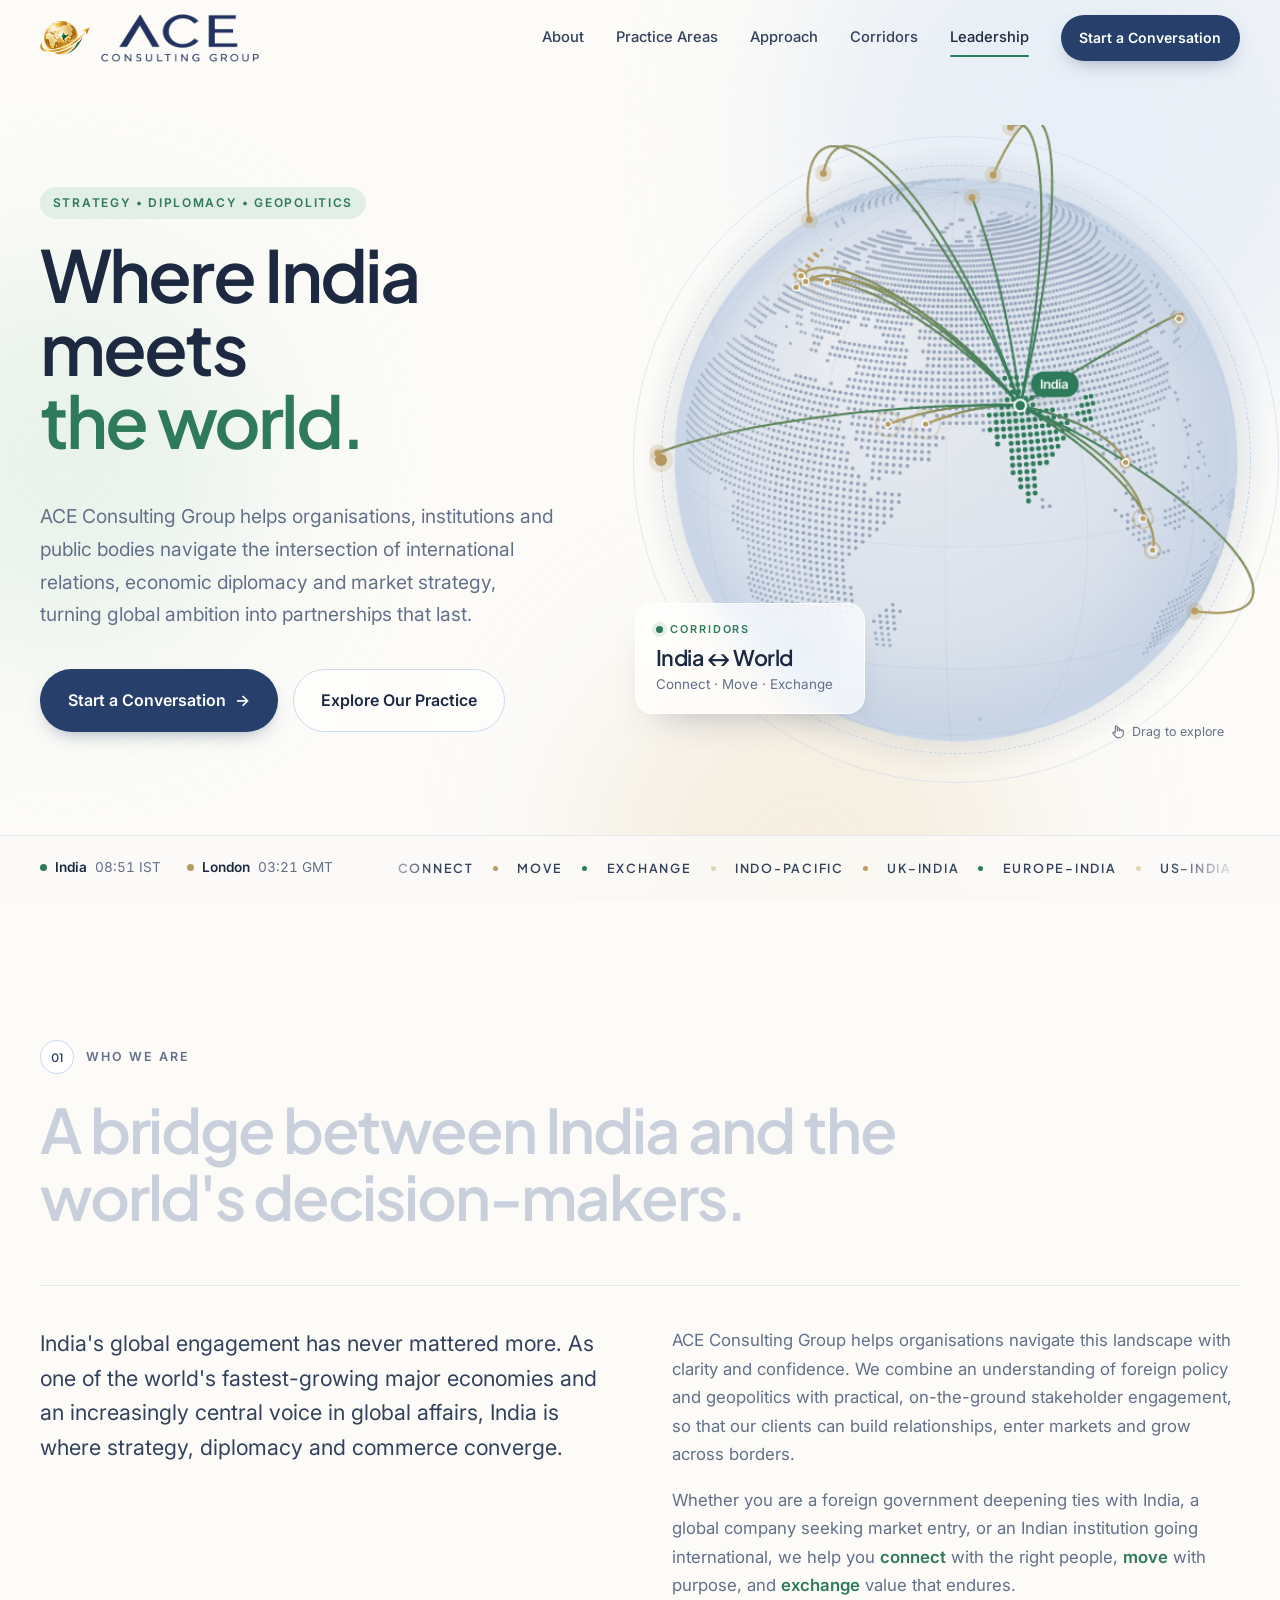
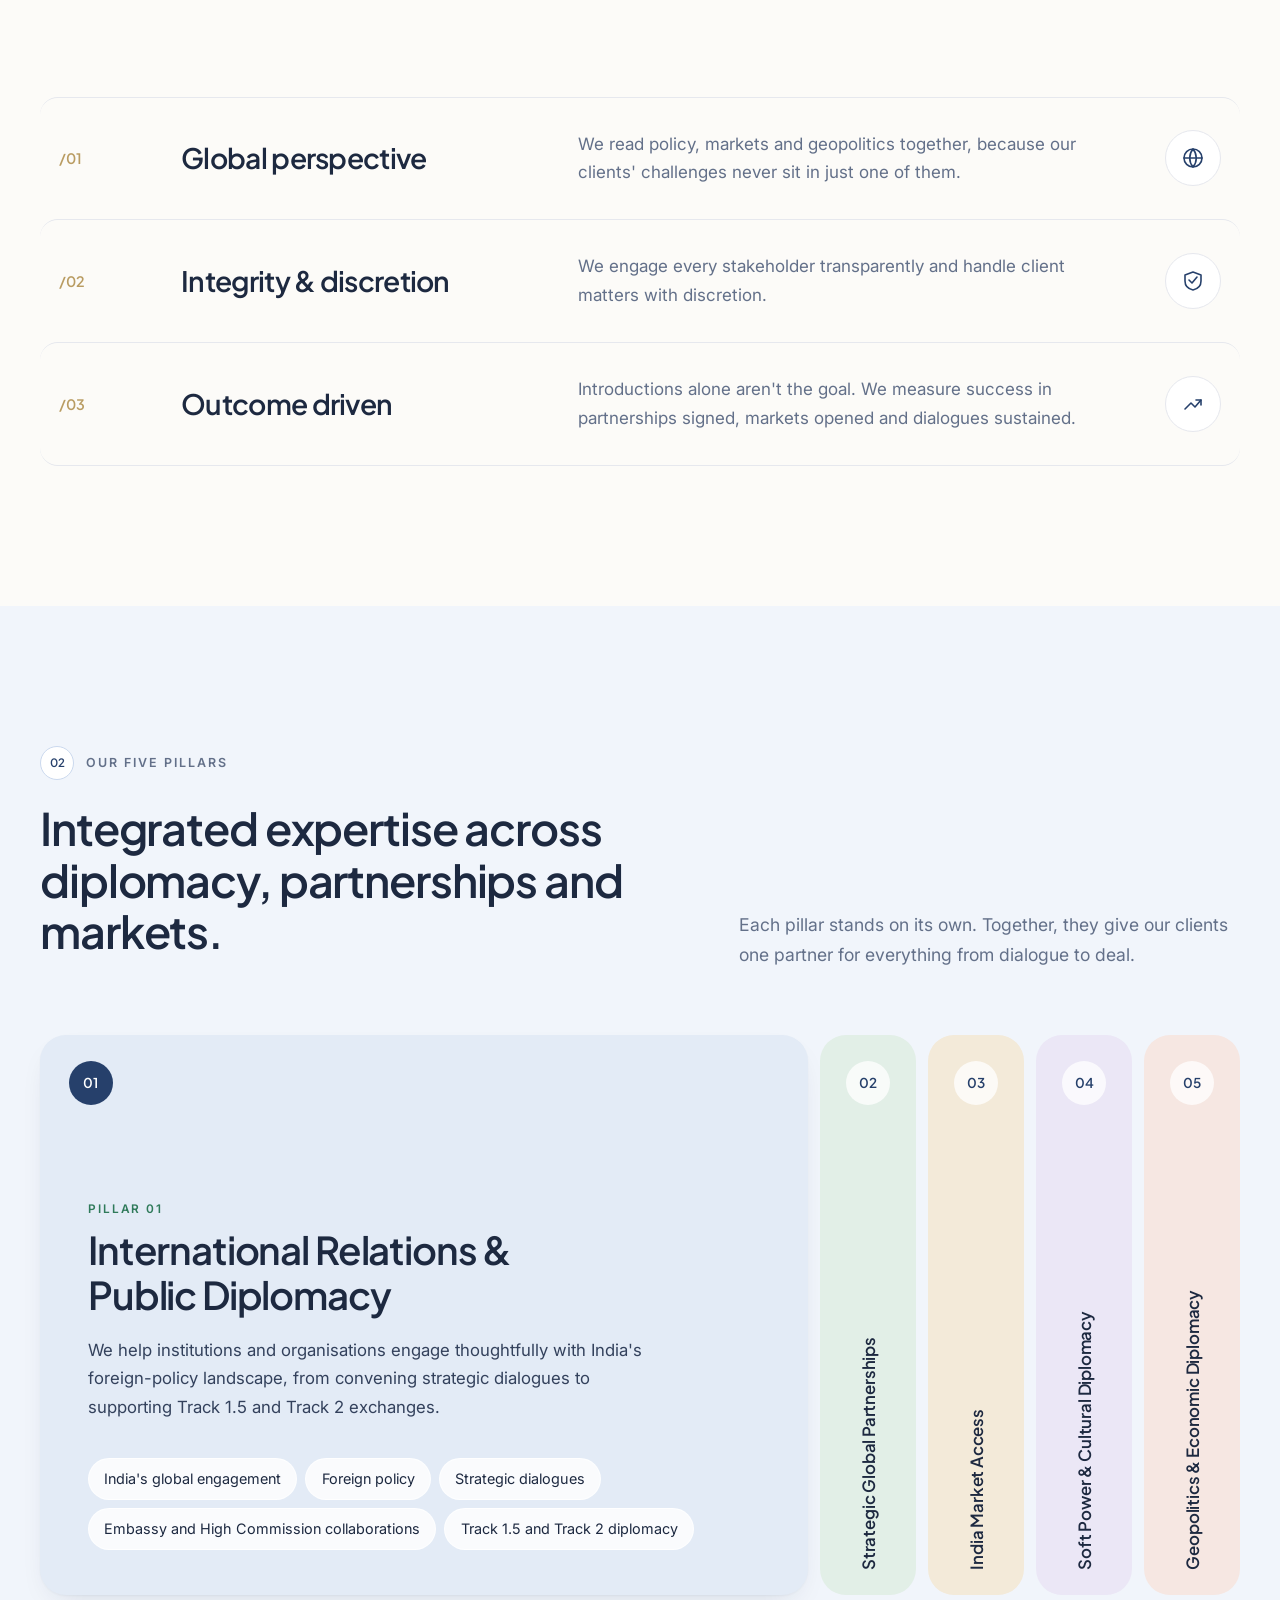
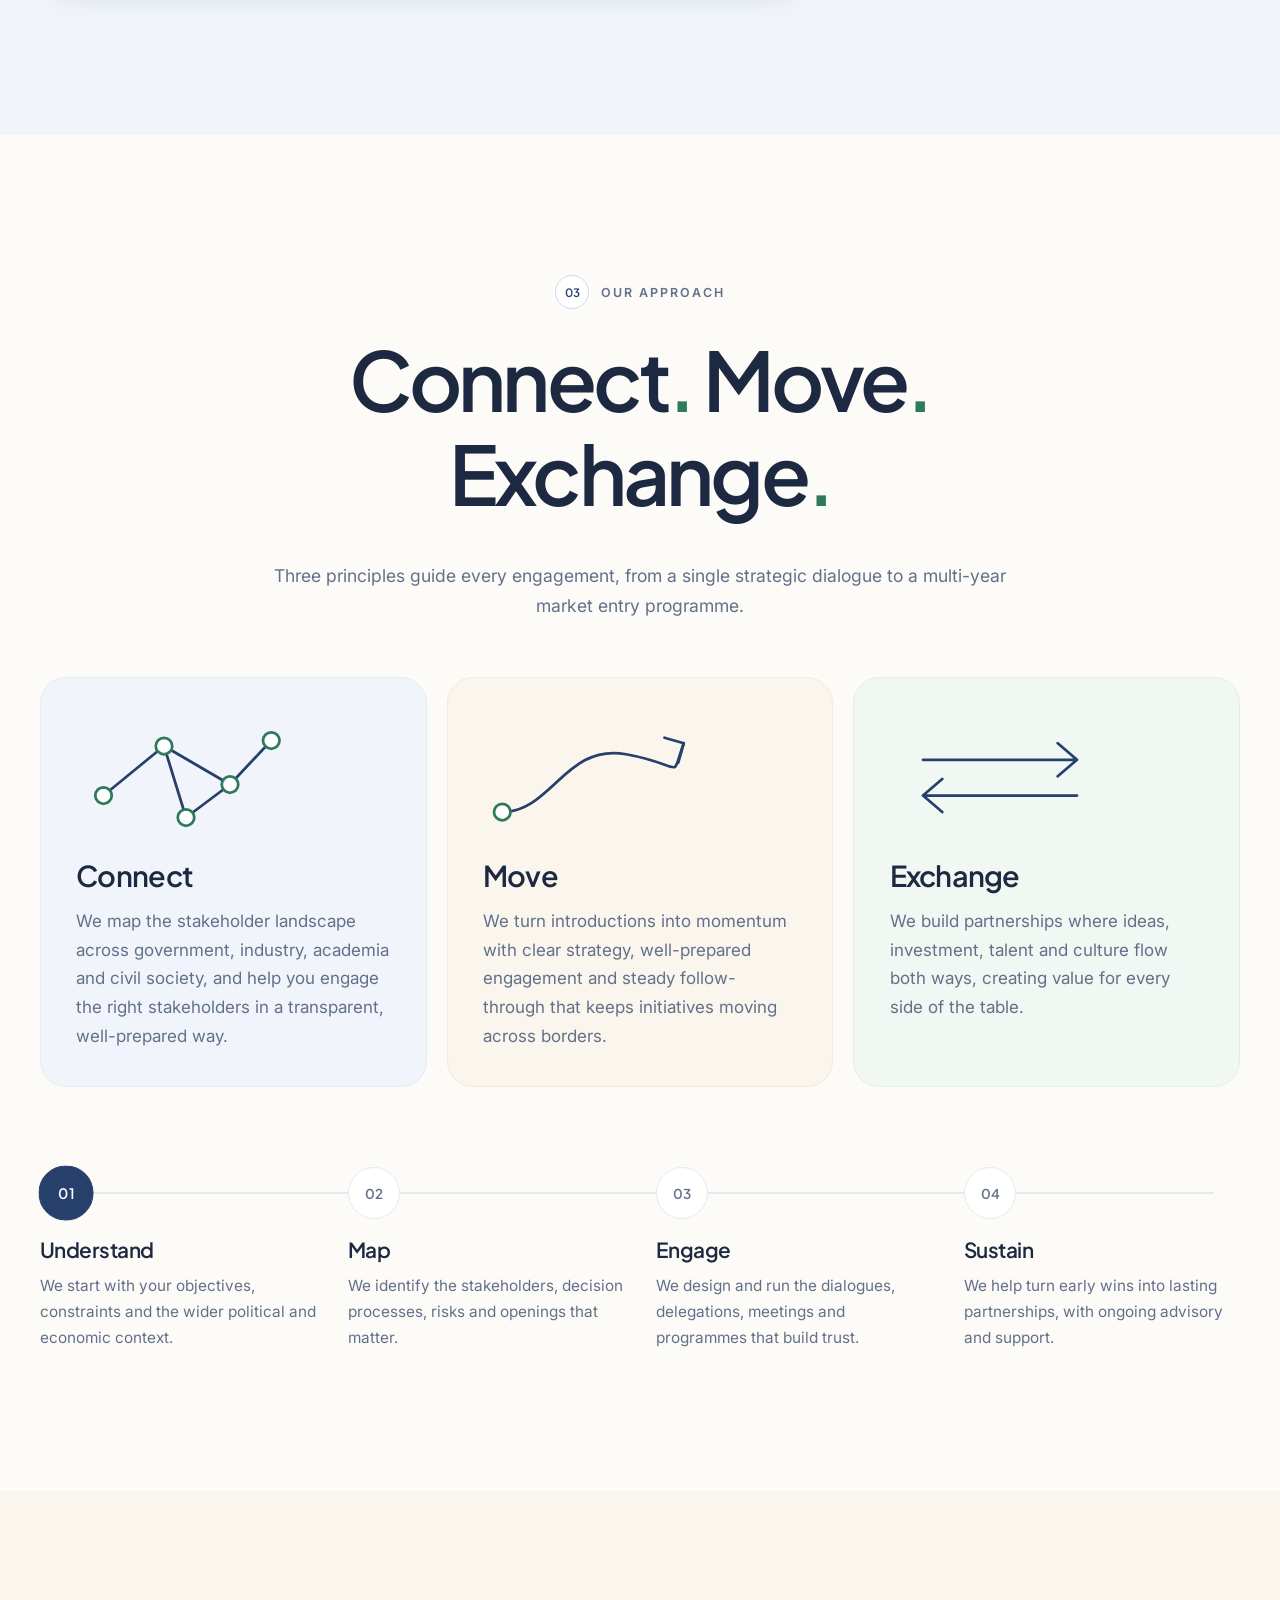
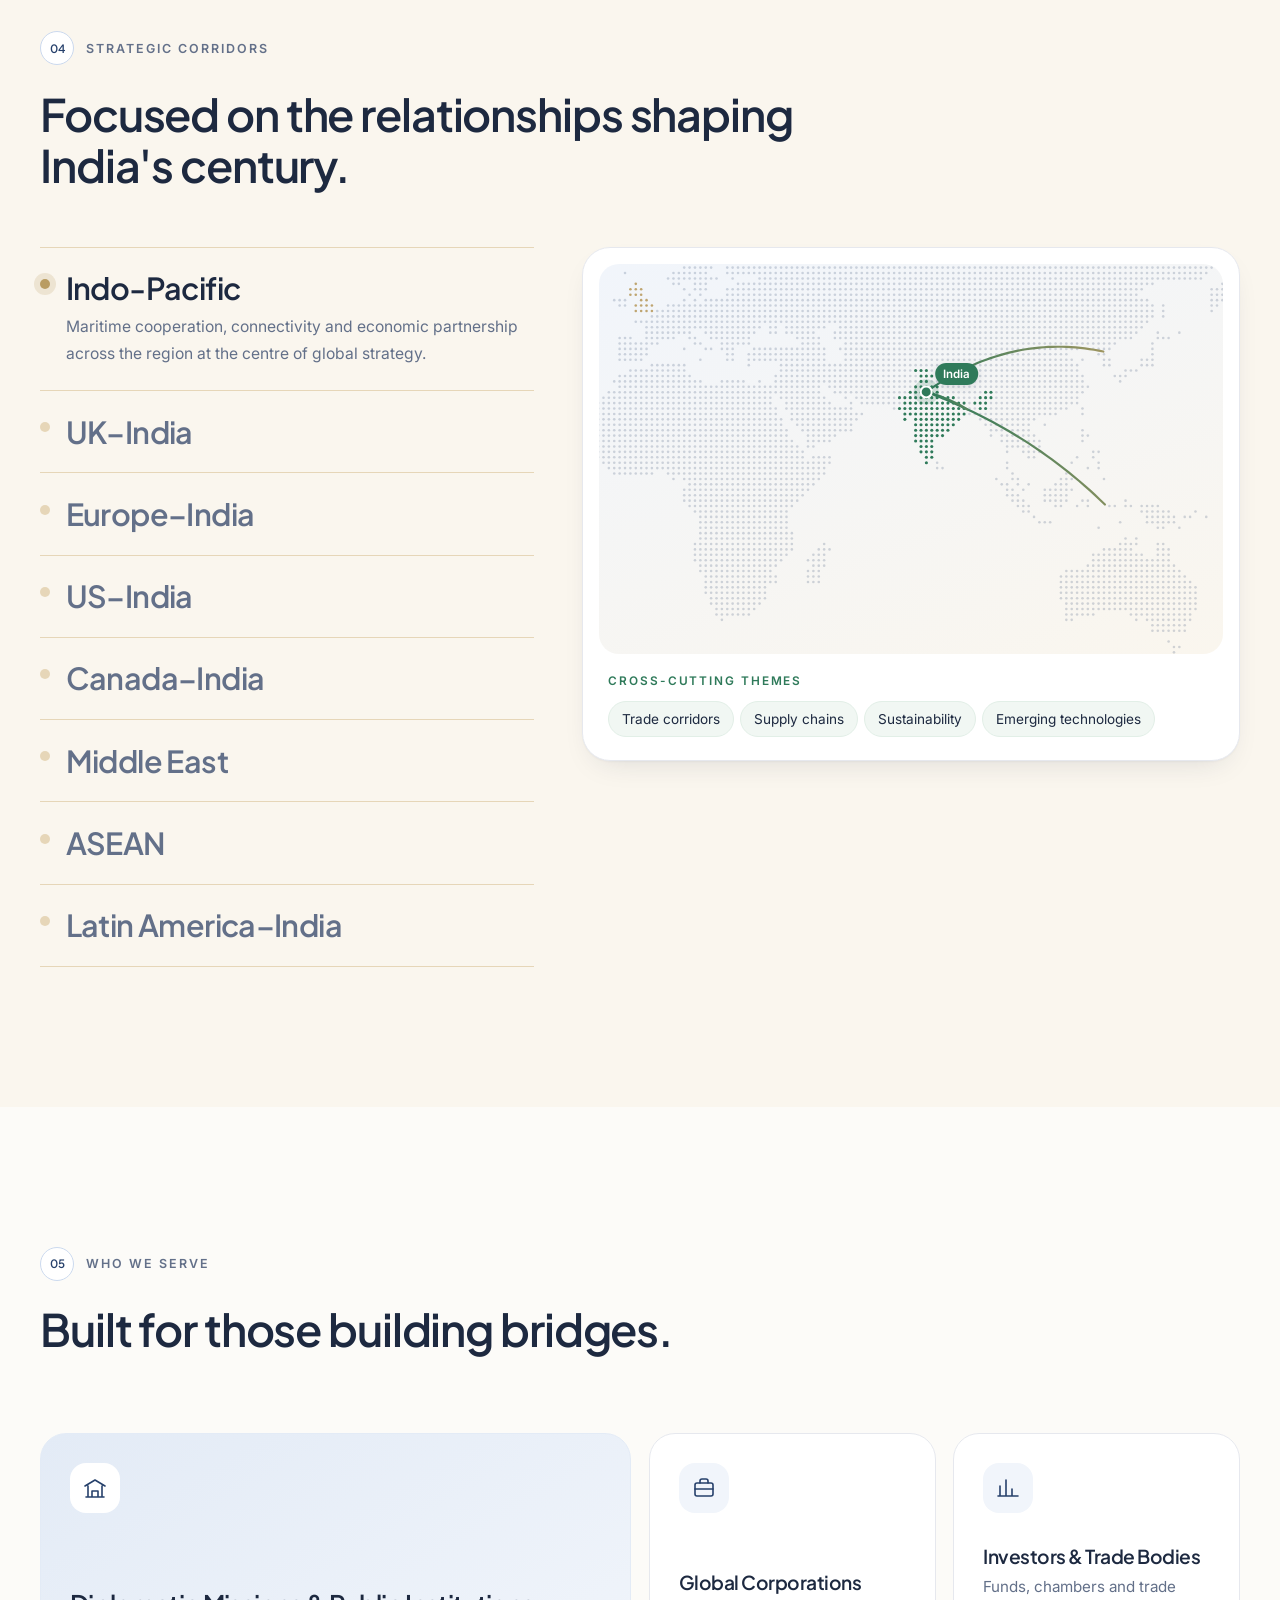
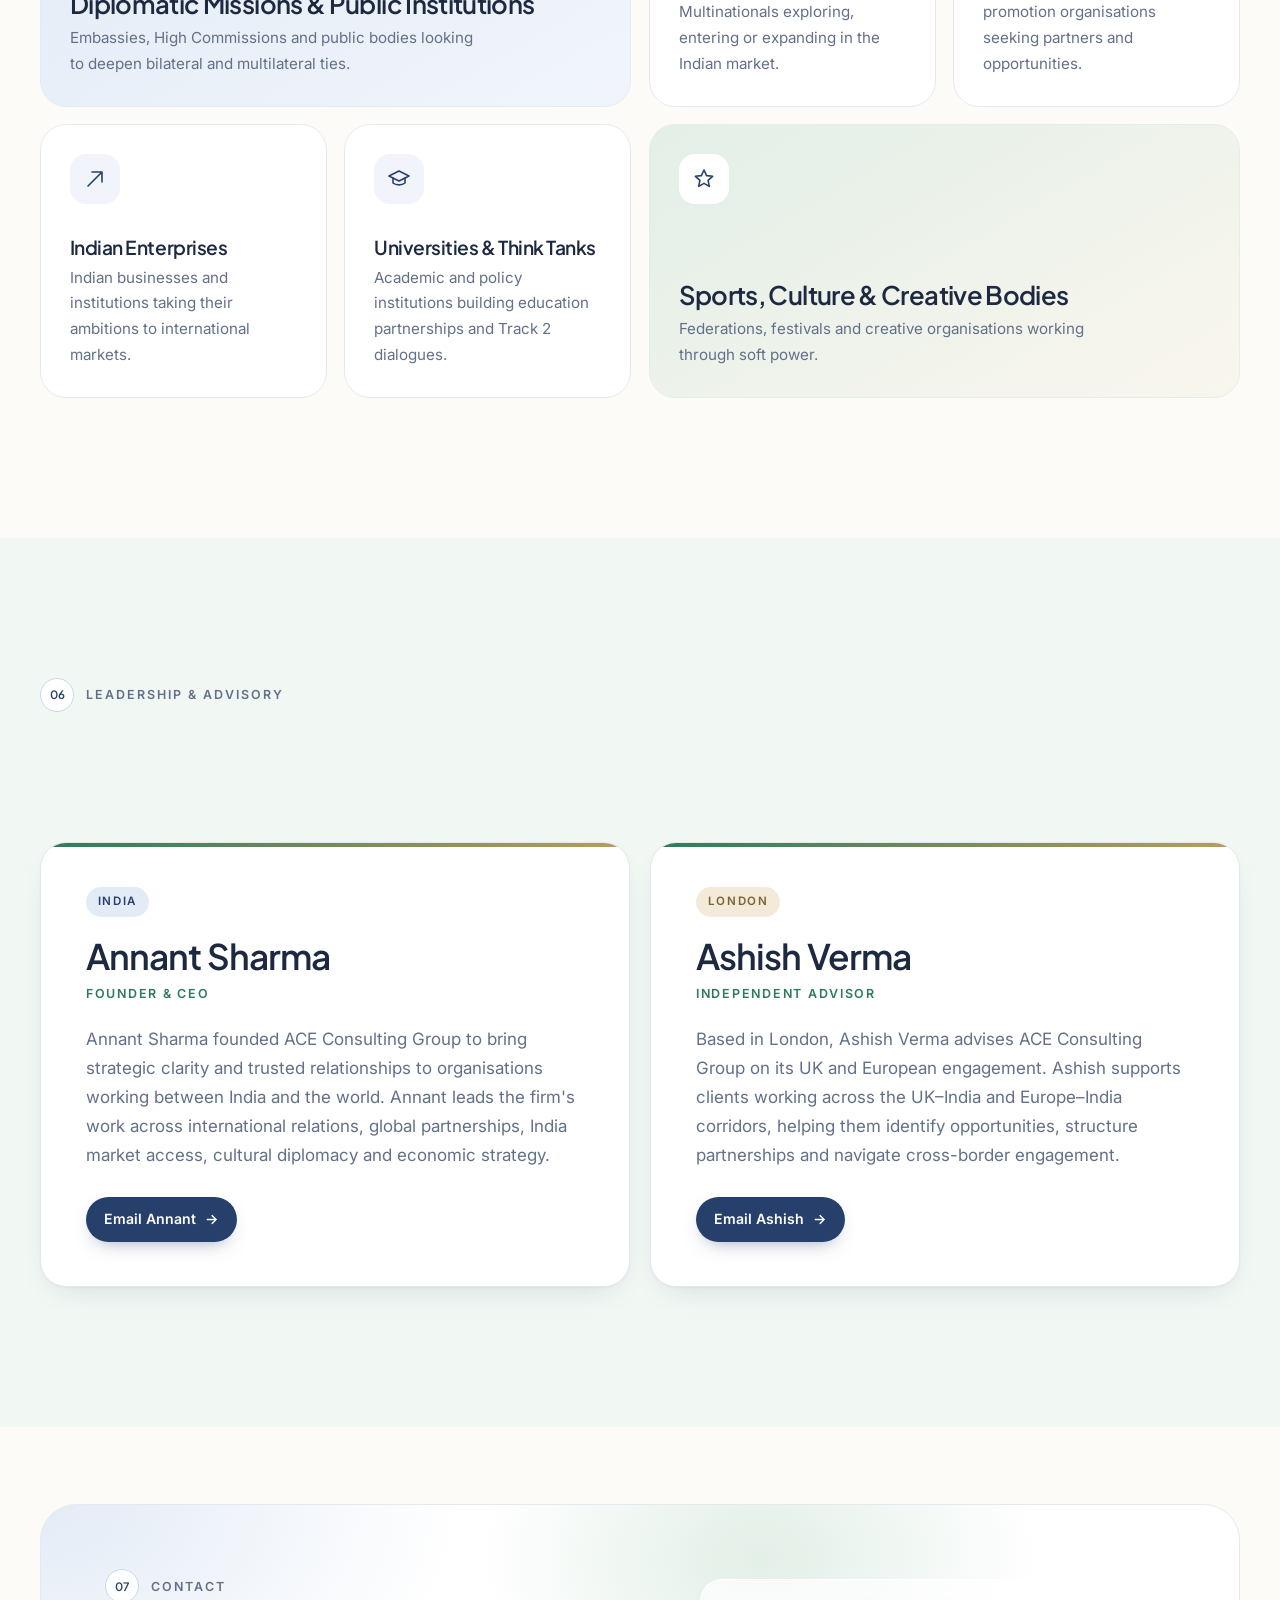
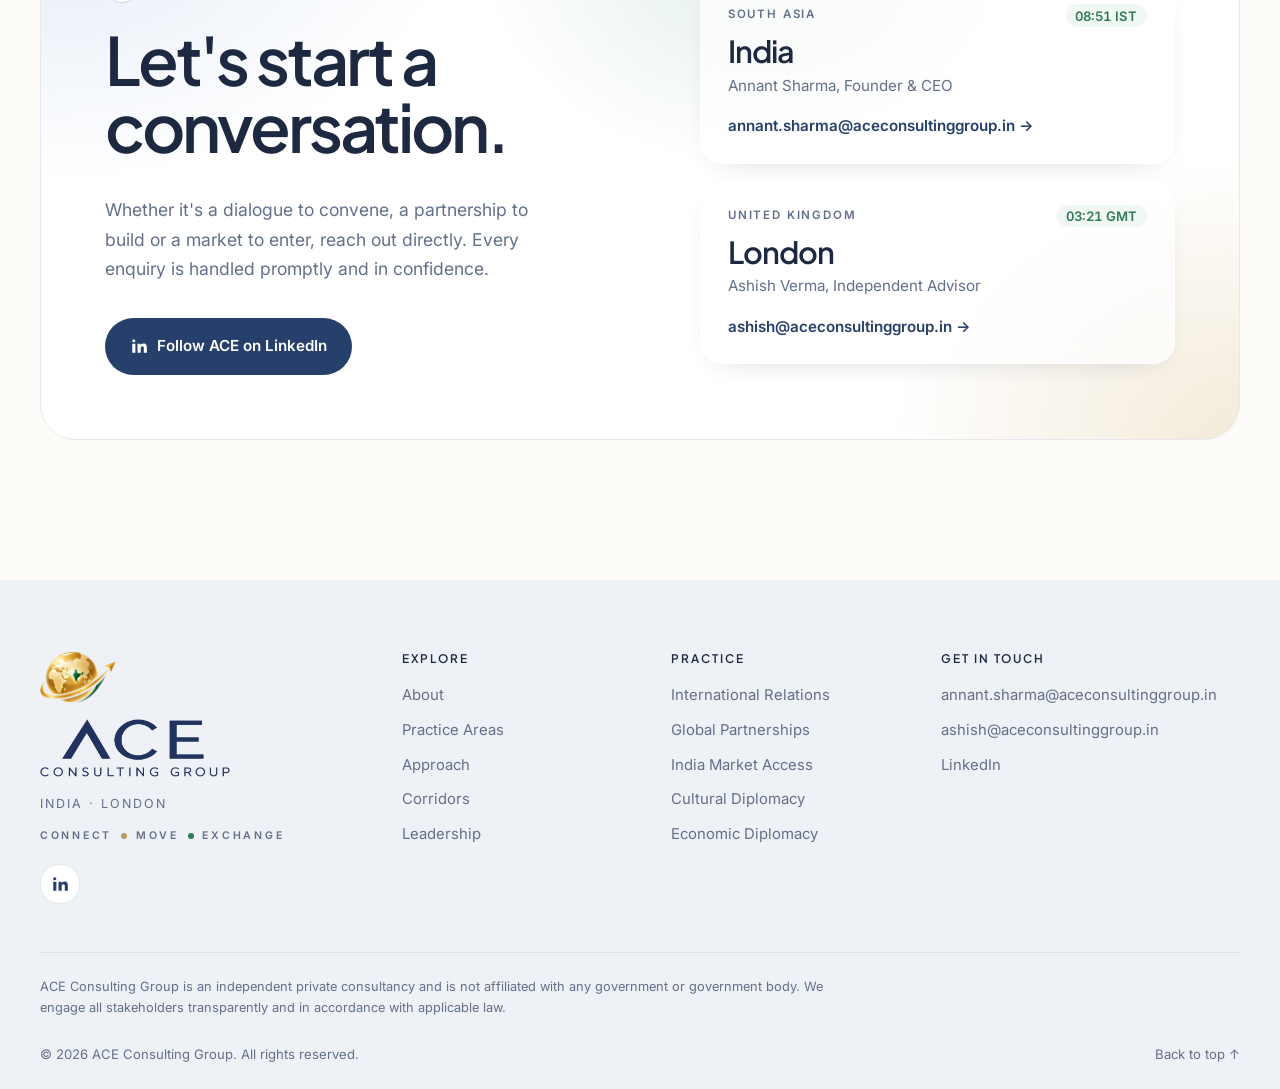
==== commit f47c3606: "Show India instead of New Delhi across the site Co-Authored-By: Claude Opus 5.5 <noreply@anthropic.c" ====
--- a/index.html
+++ b/index.html
@@ -35,7 +35,7 @@
     "email": "annant.sharma@aceconsultinggroup.in",
     "areaServed": "Worldwide",
     "address": [
-      { "@type": "PostalAddress", "addressLocality": "New Delhi", "addressCountry": "IN" },
+      { "@type": "PostalAddress", "addressCountry": "IN" },
       { "@type": "PostalAddress", "addressLocality": "London", "addressCountry": "GB" }
     ],
     "sameAs": ["https://www.linkedin.com/company/ace-consulting-group-acg/"],
@@ -108,7 +108,7 @@
       <div class="hero-bar">
         <div class="container hero-bar-inner">
           <div class="clocks">
-            <p class="clock"><span class="clock-dot dot-green"></span><span class="clock-city">New Delhi</span><time data-tz="Asia/Kolkata"></time></p>
+            <p class="clock"><span class="clock-dot dot-green"></span><span class="clock-city">India</span><time data-tz="Asia/Kolkata"></time></p>
             <p class="clock"><span class="clock-dot dot-gold"></span><span class="clock-city">London</span><time data-tz="Europe/London"></time></p>
           </div>
           <div class="marquee" role="note" aria-label="Focus areas: Indo-Pacific, UK-India, Europe-India, US-India, Canada-India, Middle East, ASEAN, Latin America-India, trade corridors, supply chains, sustainability, emerging technologies">
@@ -400,7 +400,7 @@
         </div>
         <div class="people">
           <article class="person reveal">
-            <p class="person-place">New Delhi</p>
+            <p class="person-place">India</p>
             <h3>Annant Sharma</h3>
             <p class="leader-role">Founder &amp; CEO</p>
             <p class="person-bio">Annant Sharma founded ACE Consulting Group to bring strategic clarity and trusted relationships to organisations working between India and the world. Annant leads the firm's work across international relations, global partnerships, India market access, cultural diplomacy and economic strategy.</p>
@@ -433,8 +433,8 @@
           </div>
           <div class="offices">
             <a class="office" href="mailto:annant.sharma@aceconsultinggroup.in">
-              <span class="office-top"><span class="office-country">India</span><time data-tz="Asia/Kolkata"></time></span>
-              <span class="office-city">New Delhi</span>
+              <span class="office-top"><span class="office-country">South Asia</span><time data-tz="Asia/Kolkata"></time></span>
+              <span class="office-city">India</span>
               <span class="office-person">Annant Sharma, Founder &amp; CEO</span>
               <span class="office-mail">annant.sharma@<wbr>aceconsultinggroup.in <span aria-hidden="true">&rarr;</span></span>
             </a>
@@ -455,7 +455,7 @@
       <div class="footer-brand">
         <img src="/assets/emblem.webp" alt="" width="84" height="56">
         <img class="footer-wordmark" src="/assets/wordmark.webp" alt="ACE Consulting Group" width="725" height="220">
-        <p class="footer-offices">New Delhi &middot; London</p>
+        <p class="footer-offices">India &middot; London</p>
         <p class="tagline small"><span>Connect</span><i class="dot dot-gold"></i><span>Move</span><i class="dot dot-green"></i><span>Exchange</span></p>
         <a class="social" href="https://www.linkedin.com/company/ace-consulting-group-acg/" target="_blank" rel="noopener" aria-label="ACE Consulting Group on LinkedIn"><svg viewBox="0 0 24 24" aria-hidden="true"><circle cx="5" cy="5" r="2.1"/><rect x="3" y="9" width="4.2" height="12" rx=".4"/><path d="M10 9h3.9v1.7h.1c.5-1 1.9-2.1 3.9-2.1 4.1 0 4.6 2.7 4.6 6.1V21h-4.1v-5.6c0-1.4 0-3.1-1.9-3.1s-2.2 1.5-2.2 3V21H10z"/></svg></a>
       </div>
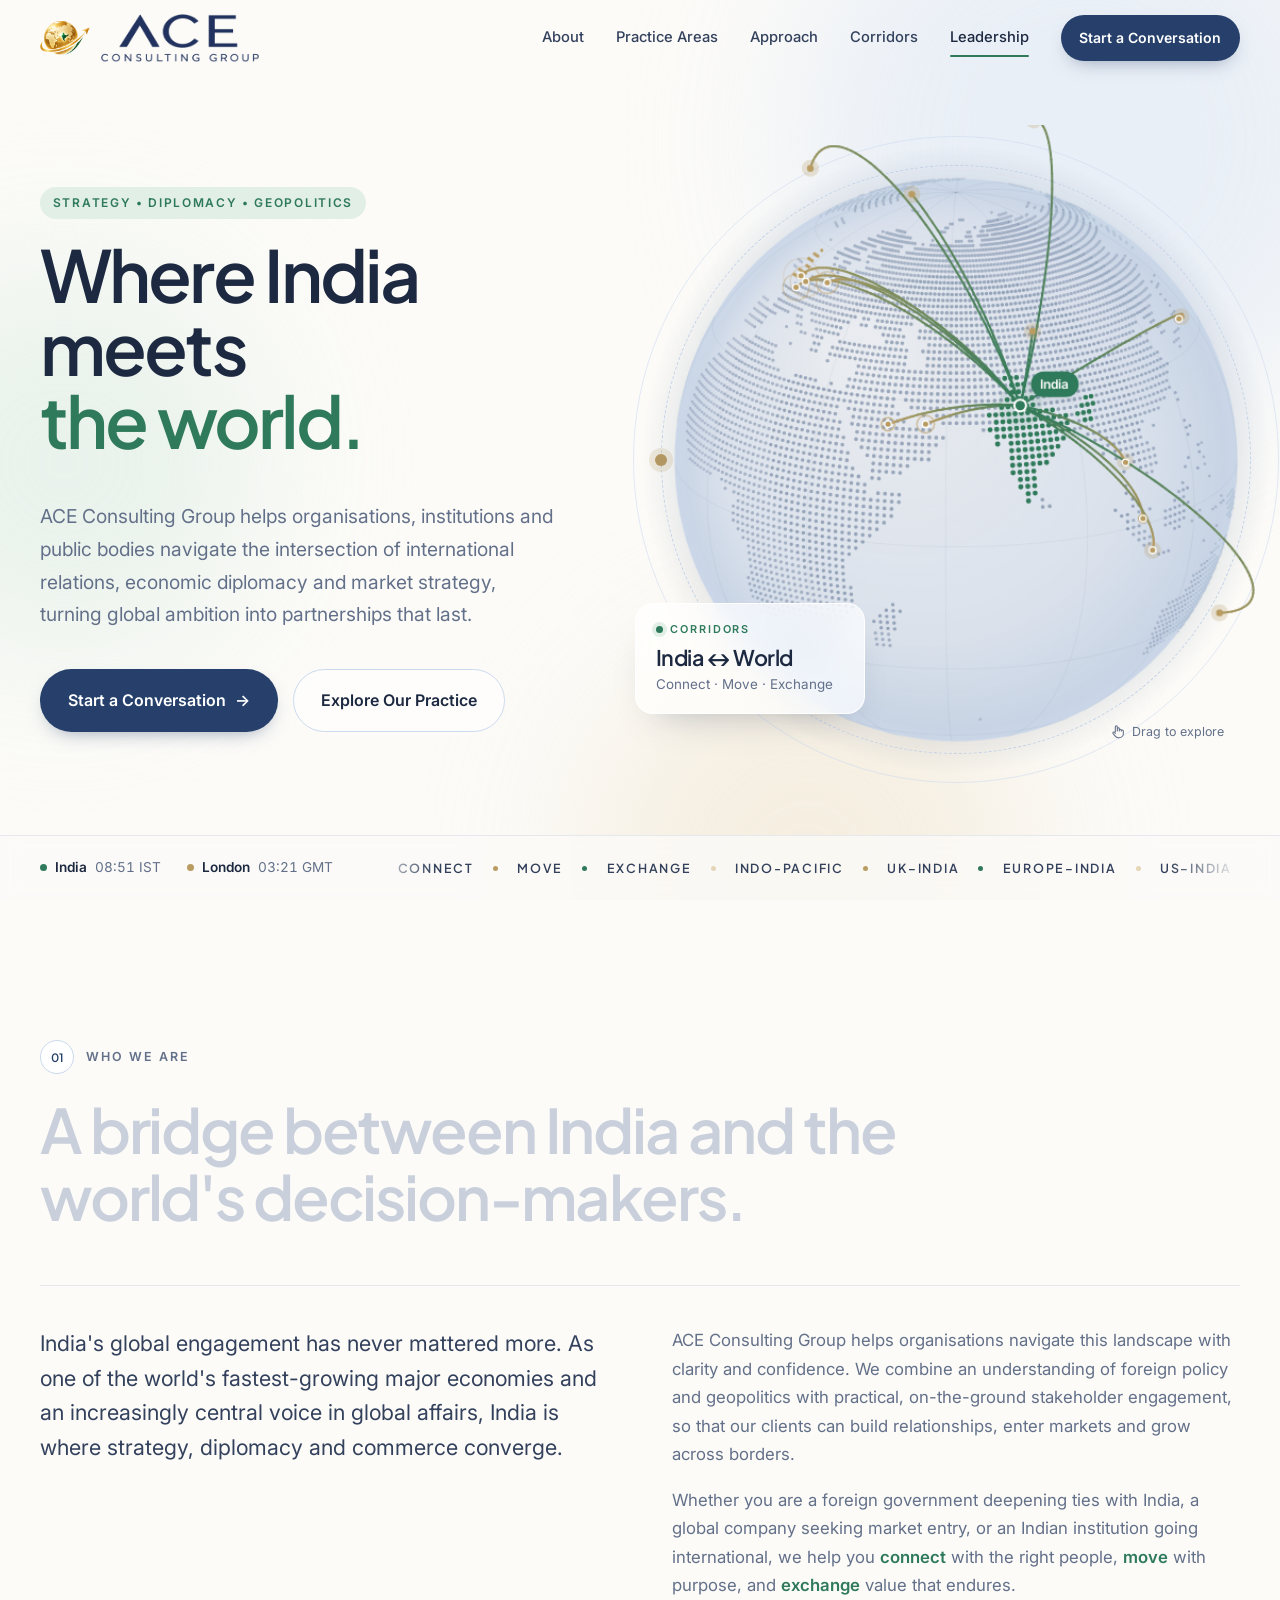
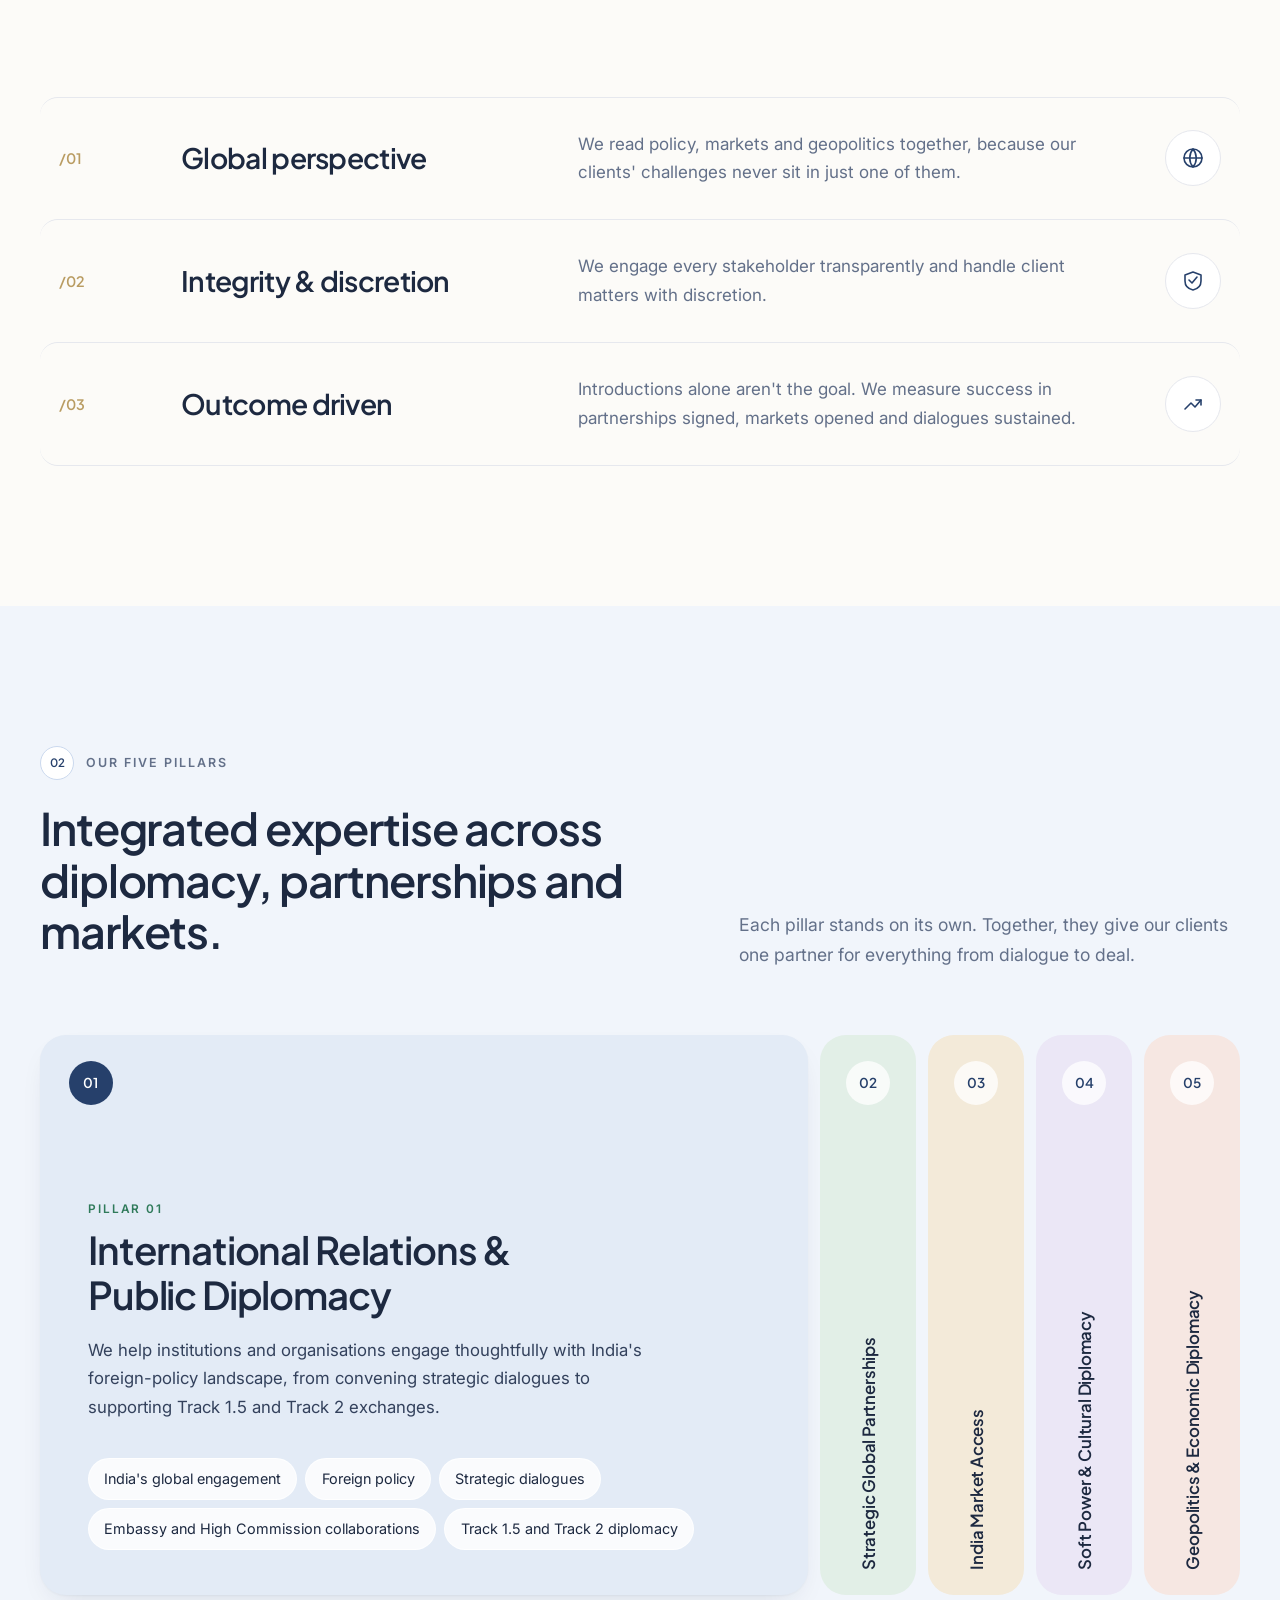
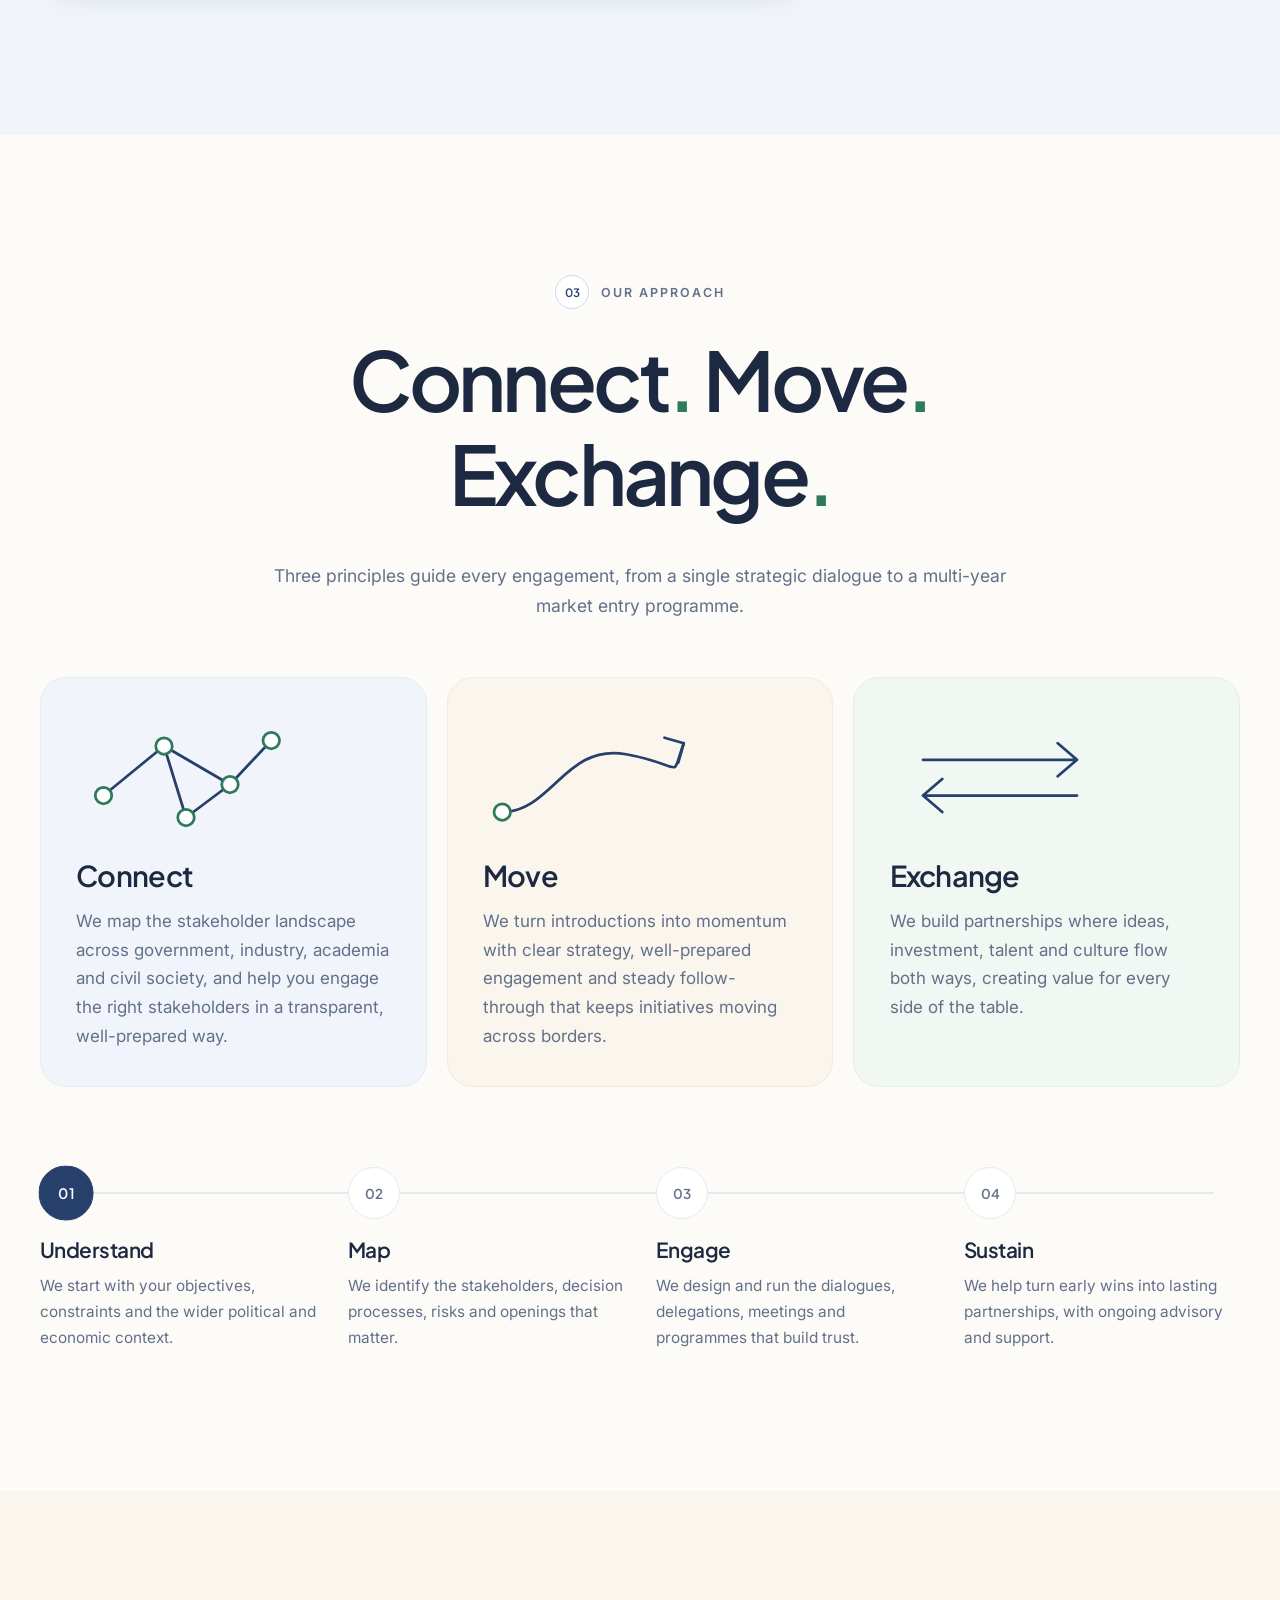
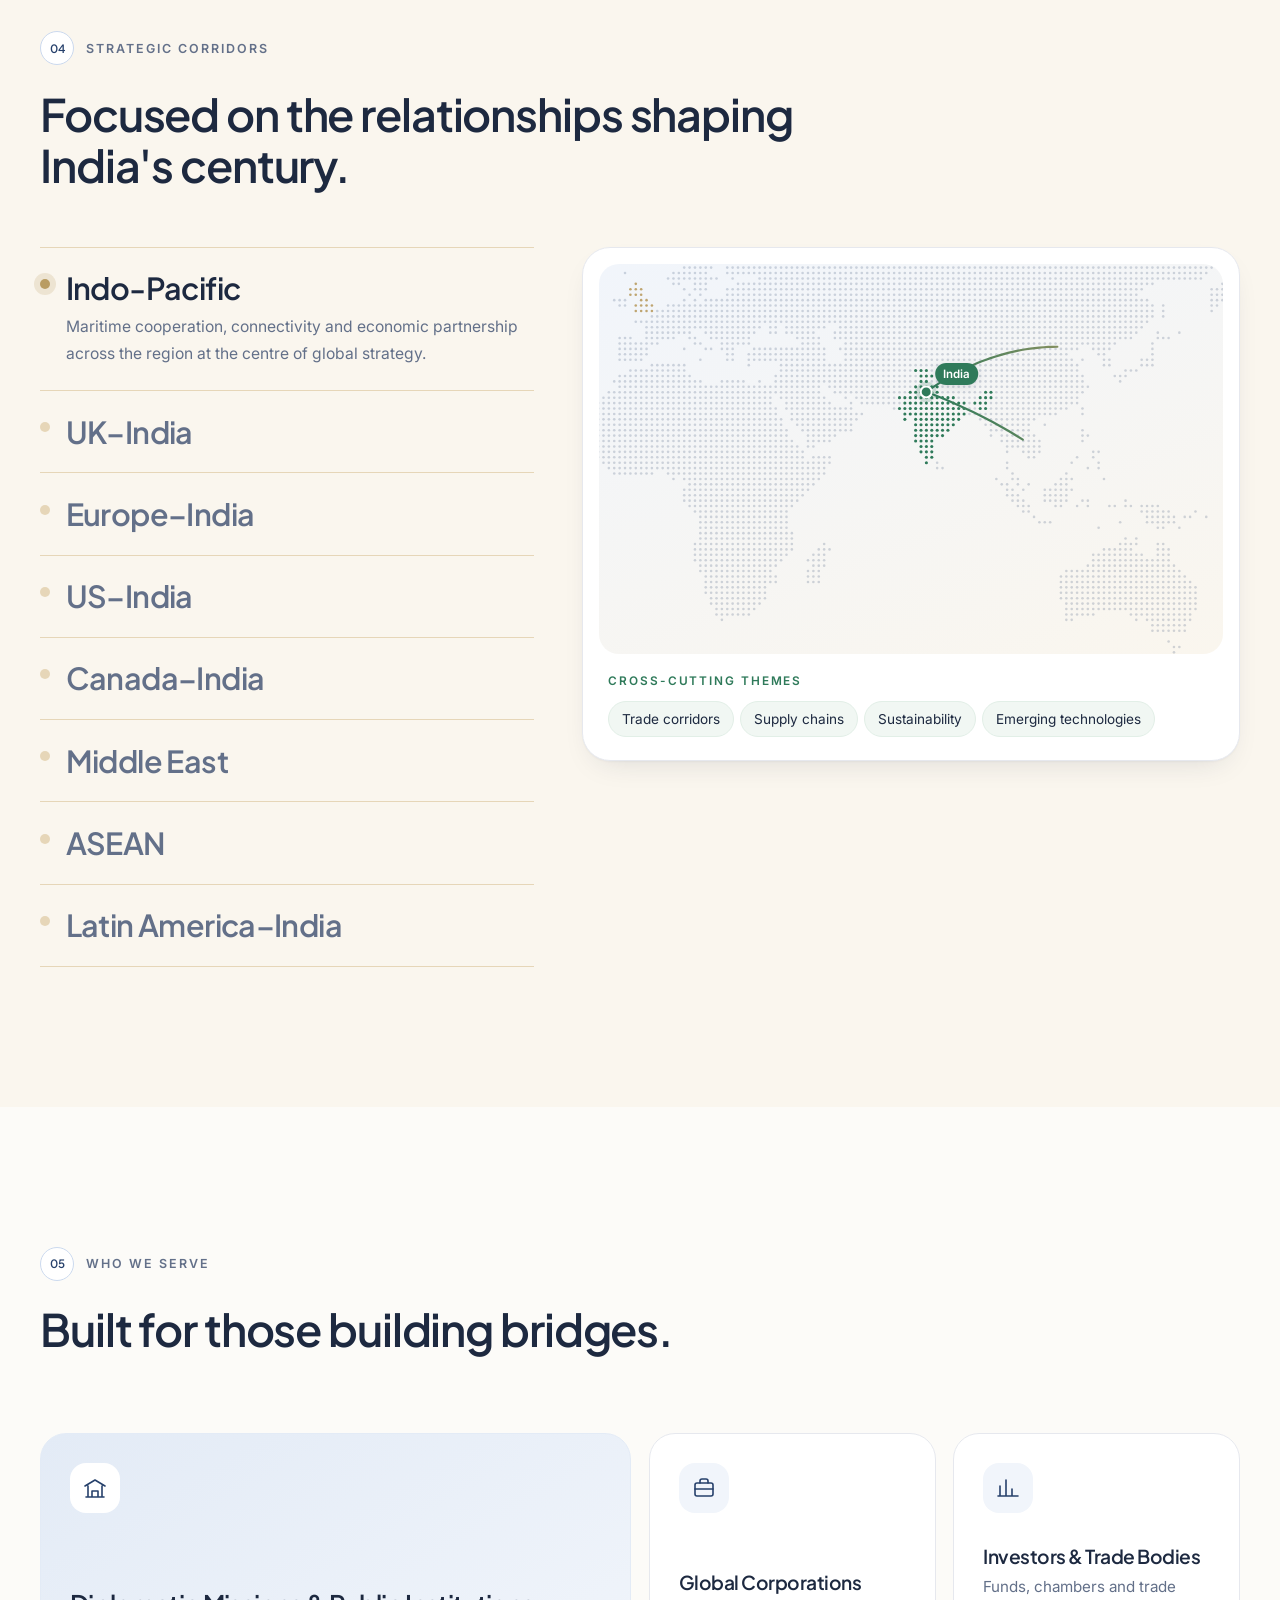
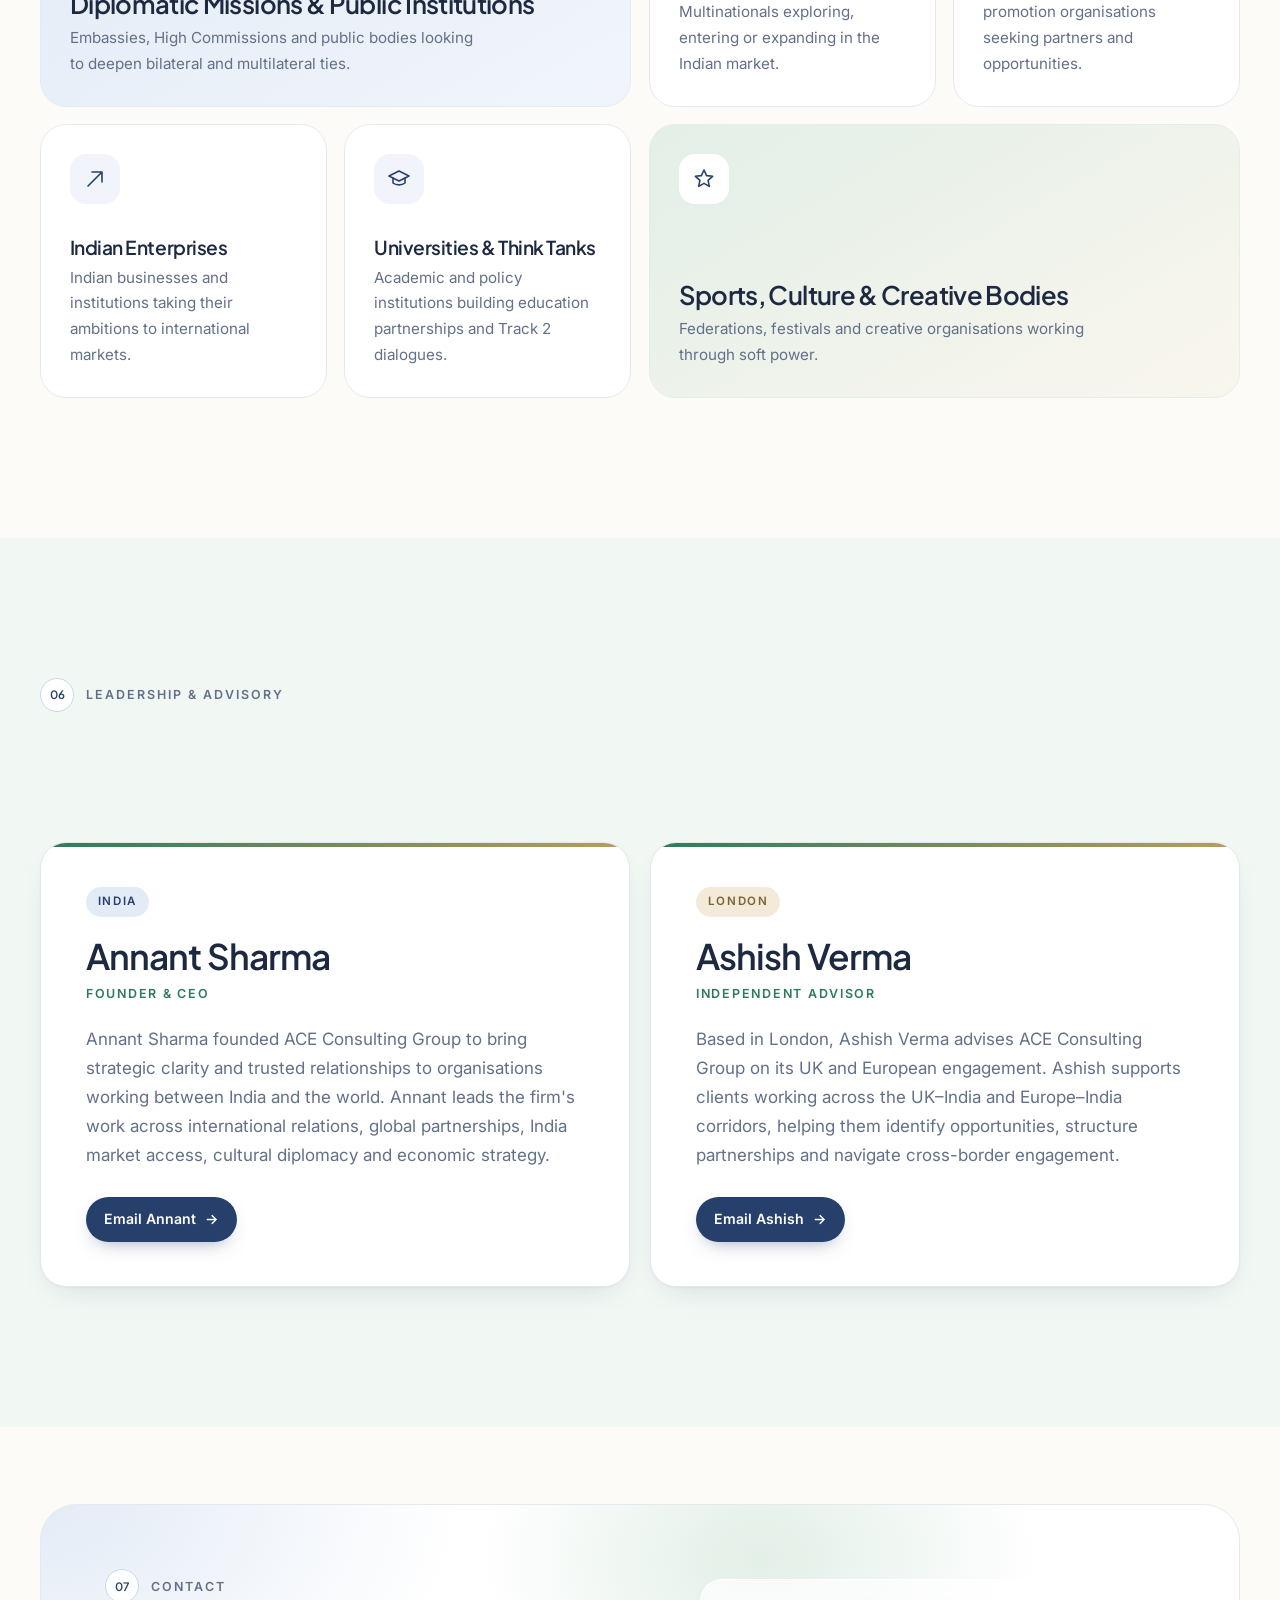
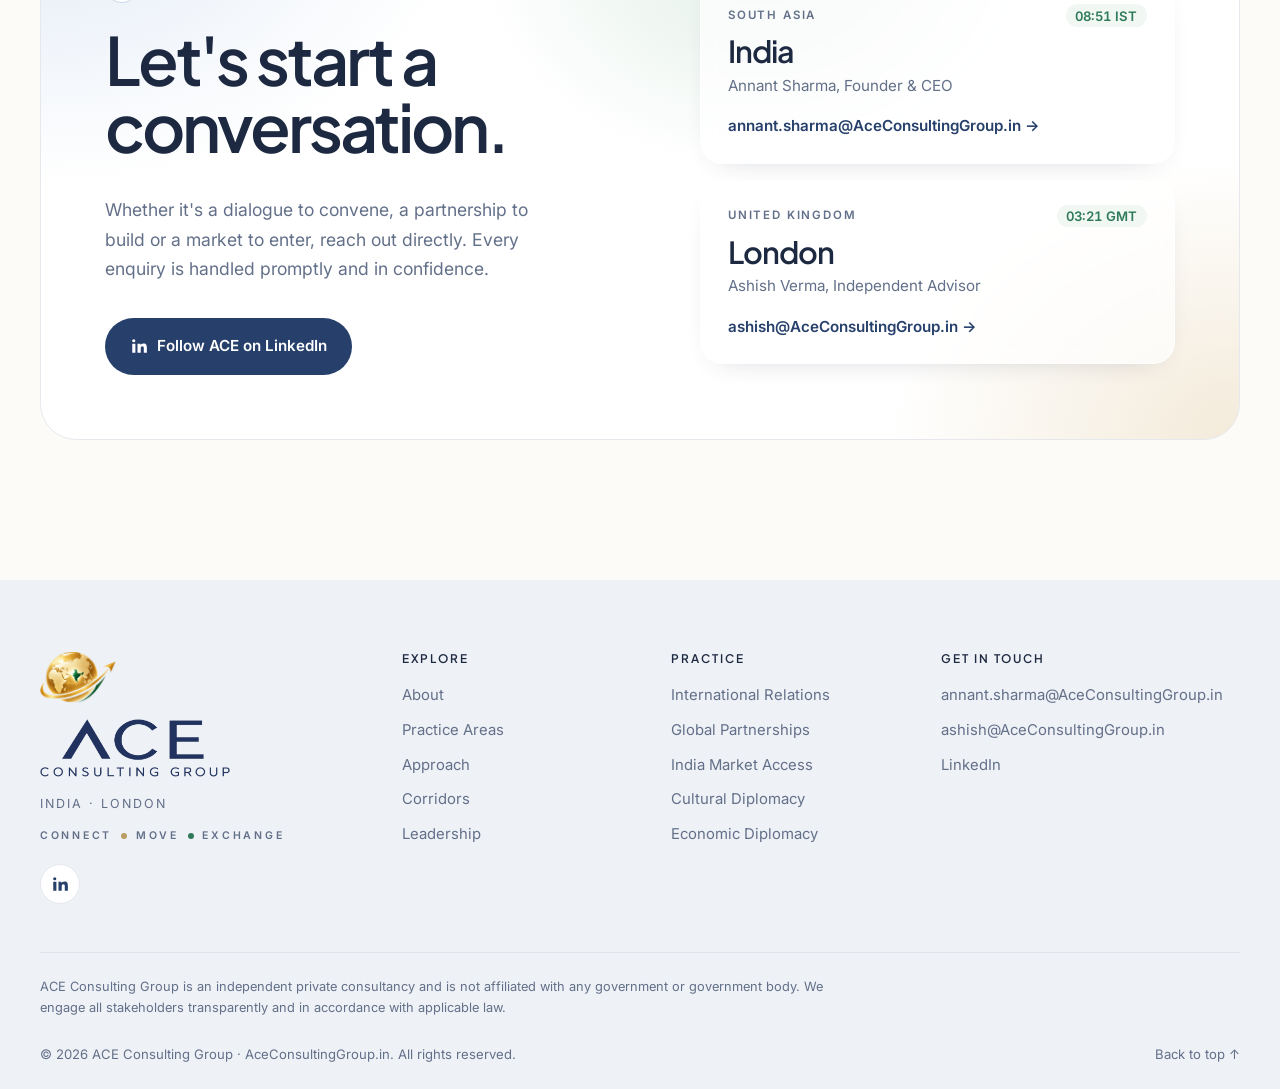
==== commit d0020ff2: "Display domain as AceConsultingGroup.in for readability Co-Authored-By: Claude Opus 5.5 <noreply@ant" ====
--- a/index.html
+++ b/index.html
@@ -436,13 +436,13 @@
               <span class="office-top"><span class="office-country">South Asia</span><time data-tz="Asia/Kolkata"></time></span>
               <span class="office-city">India</span>
               <span class="office-person">Annant Sharma, Founder &amp; CEO</span>
-              <span class="office-mail">annant.sharma@<wbr>aceconsultinggroup.in <span aria-hidden="true">&rarr;</span></span>
+              <span class="office-mail">annant.sharma@<wbr>AceConsultingGroup.in <span aria-hidden="true">&rarr;</span></span>
             </a>
             <a class="office" href="mailto:ashish@aceconsultinggroup.in">
               <span class="office-top"><span class="office-country">United Kingdom</span><time data-tz="Europe/London"></time></span>
               <span class="office-city">London</span>
               <span class="office-person">Ashish Verma, Independent Advisor</span>
-              <span class="office-mail">ashish@<wbr>aceconsultinggroup.in <span aria-hidden="true">&rarr;</span></span>
+              <span class="office-mail">ashish@<wbr>AceConsultingGroup.in <span aria-hidden="true">&rarr;</span></span>
             </a>
           </div>
         </div>
@@ -477,8 +477,8 @@
       </div>
       <div>
         <h4>Get in touch</h4>
-        <a href="mailto:annant.sharma@aceconsultinggroup.in">annant.sharma@aceconsultinggroup.in</a>
-        <a href="mailto:ashish@aceconsultinggroup.in">ashish@aceconsultinggroup.in</a>
+        <a href="mailto:annant.sharma@aceconsultinggroup.in">annant.sharma@AceConsultingGroup.in</a>
+        <a href="mailto:ashish@aceconsultinggroup.in">ashish@AceConsultingGroup.in</a>
         <a href="https://www.linkedin.com/company/ace-consulting-group-acg/" target="_blank" rel="noopener">LinkedIn</a>
       </div>
     </div>
@@ -486,7 +486,7 @@
       <p>ACE Consulting Group is an independent private consultancy and is not affiliated with any government or government body. We engage all stakeholders transparently and in accordance with applicable law.</p>
     </div>
     <div class="container footer-base">
-      <p>&copy; <span id="year">2026</span> ACE Consulting Group. All rights reserved.</p>
+      <p>&copy; <span id="year">2026</span> ACE Consulting Group &middot; <a href="https://aceconsultinggroup.in/">AceConsultingGroup.in</a>. All rights reserved.</p>
       <a href="#top">Back to top &uarr;</a>
     </div>
   </footer>
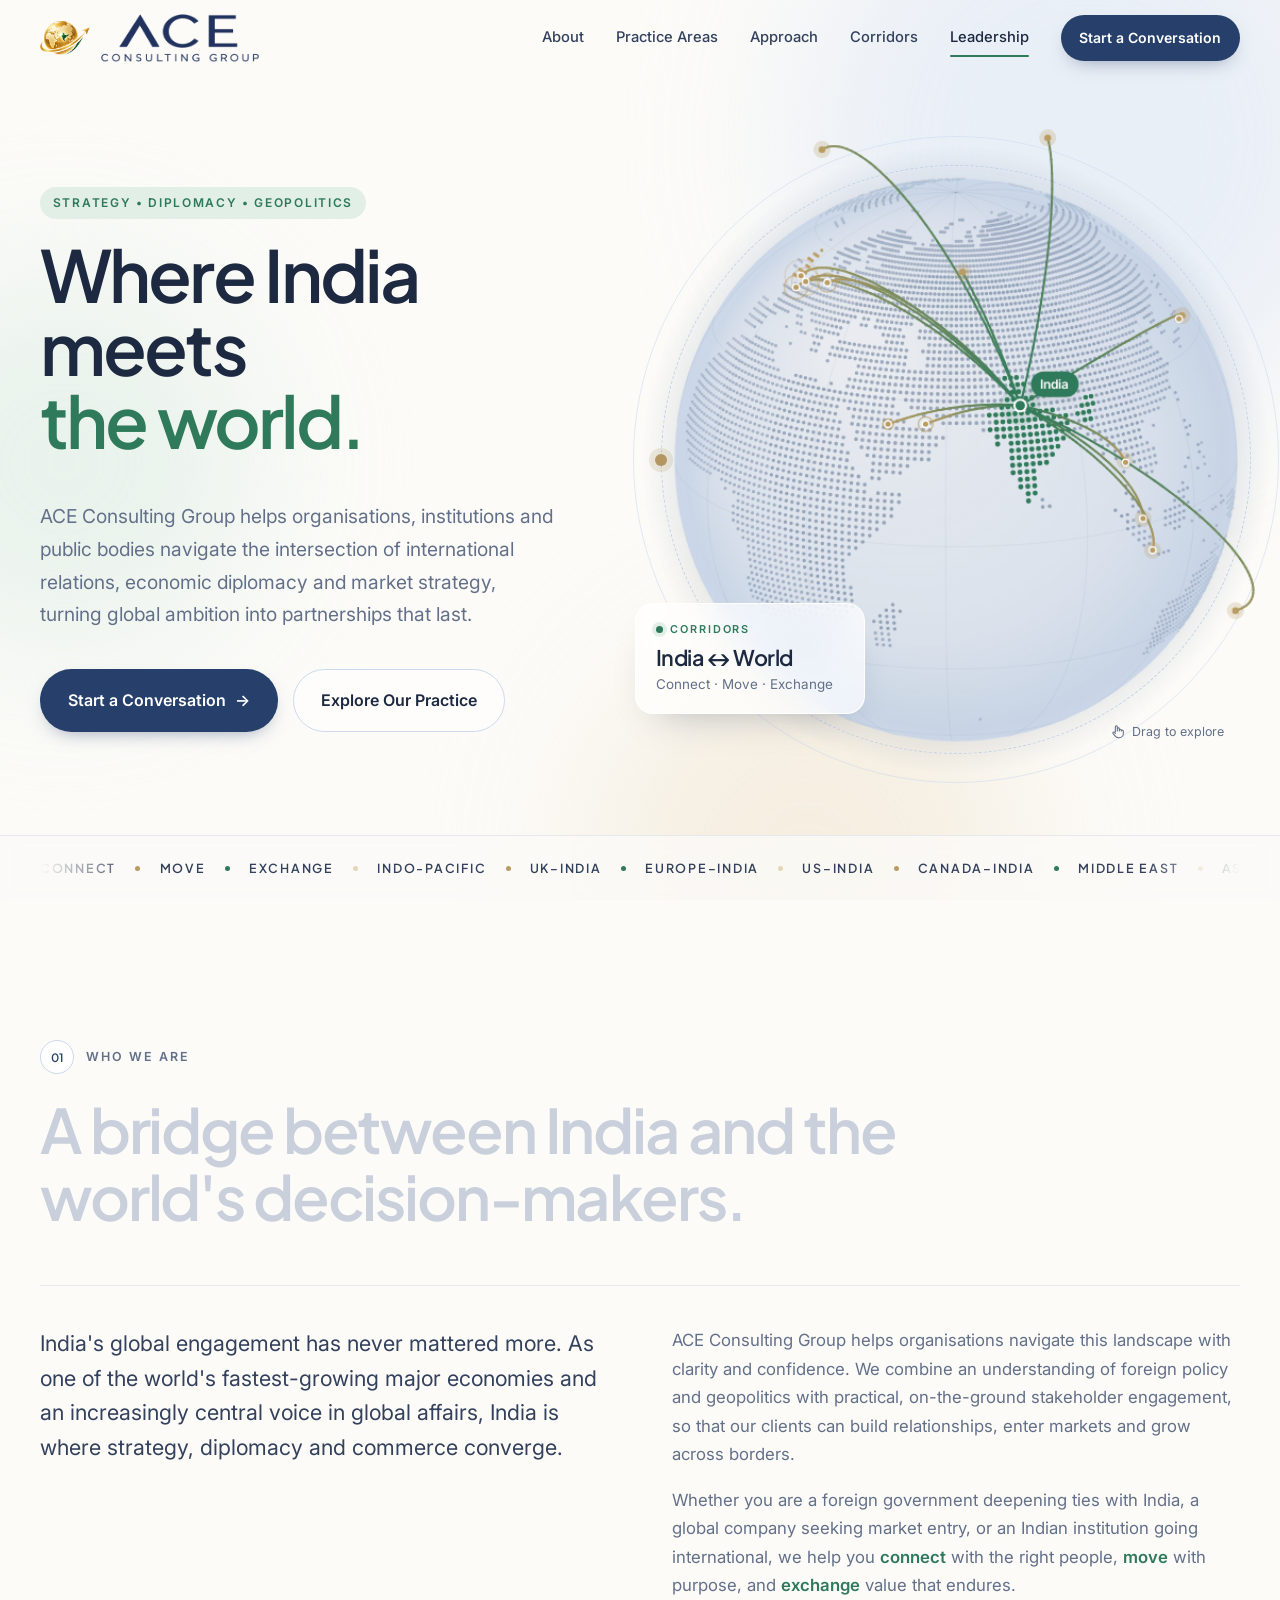
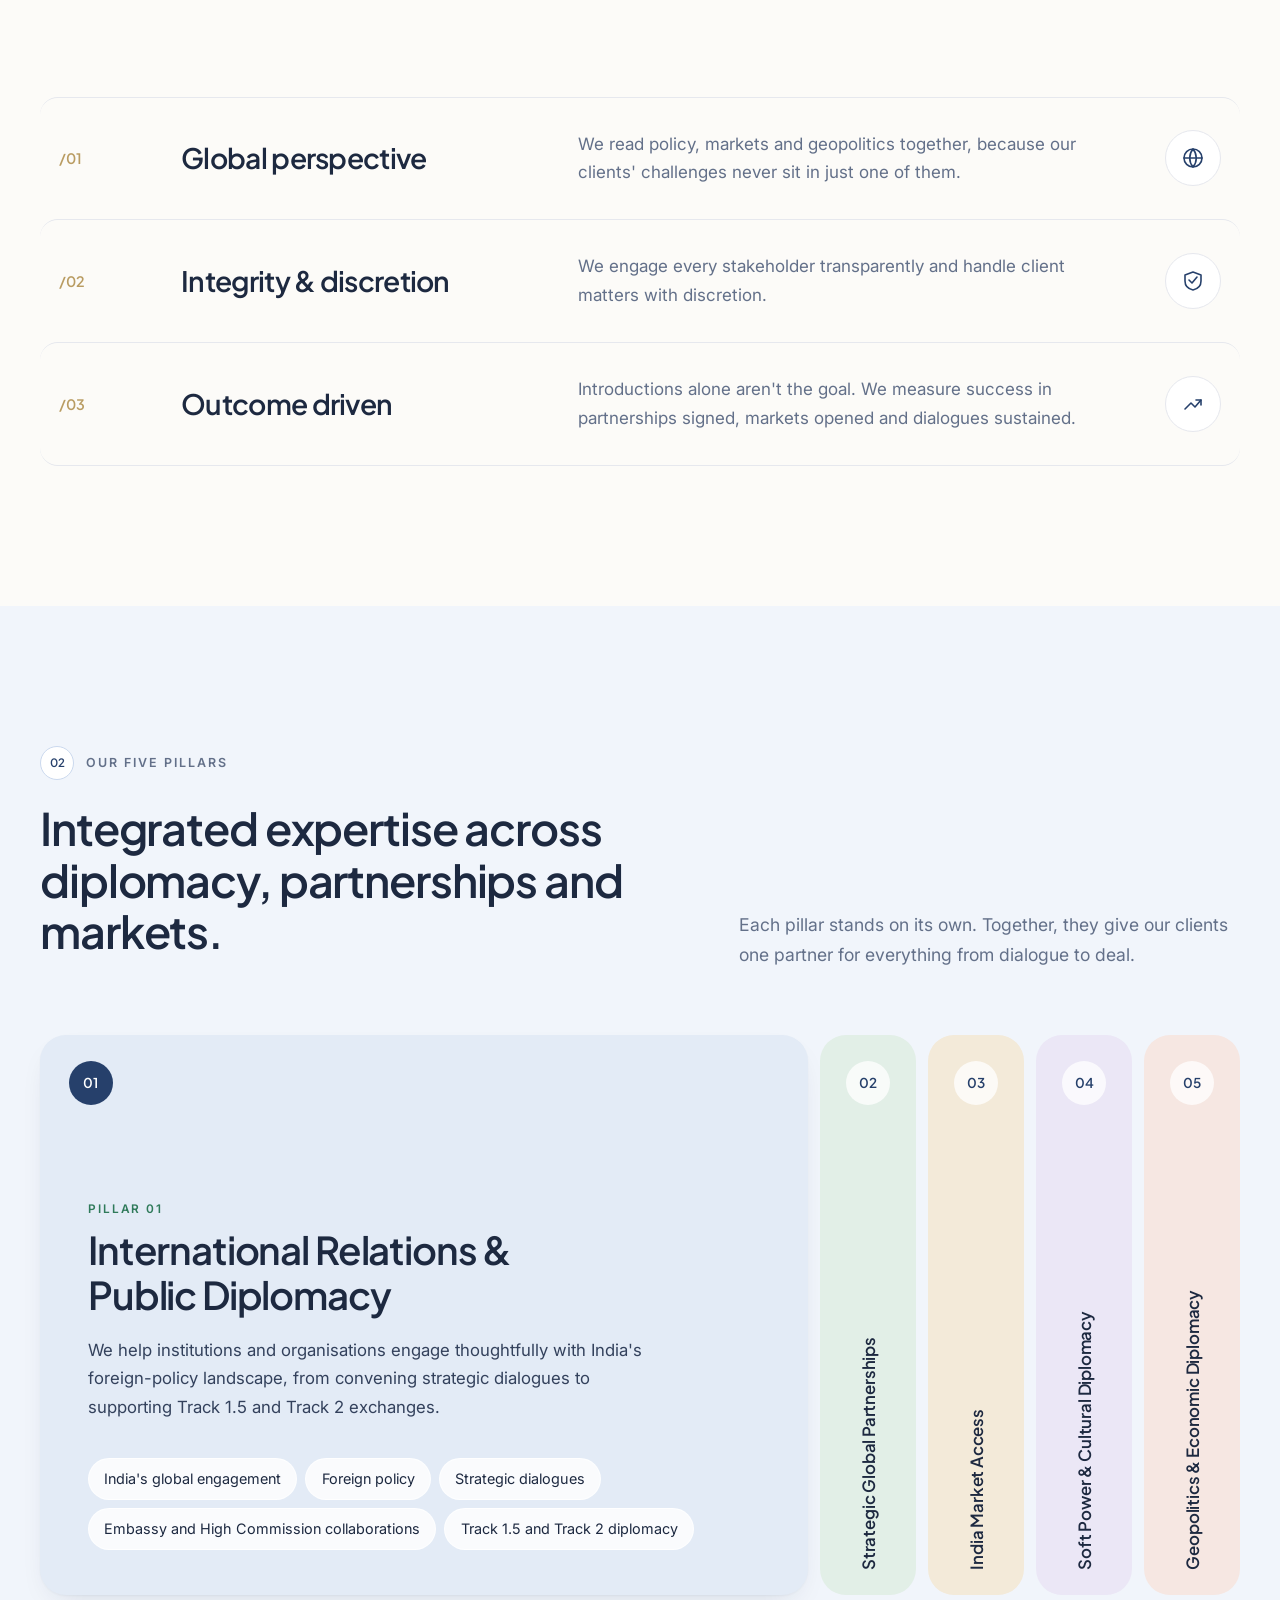
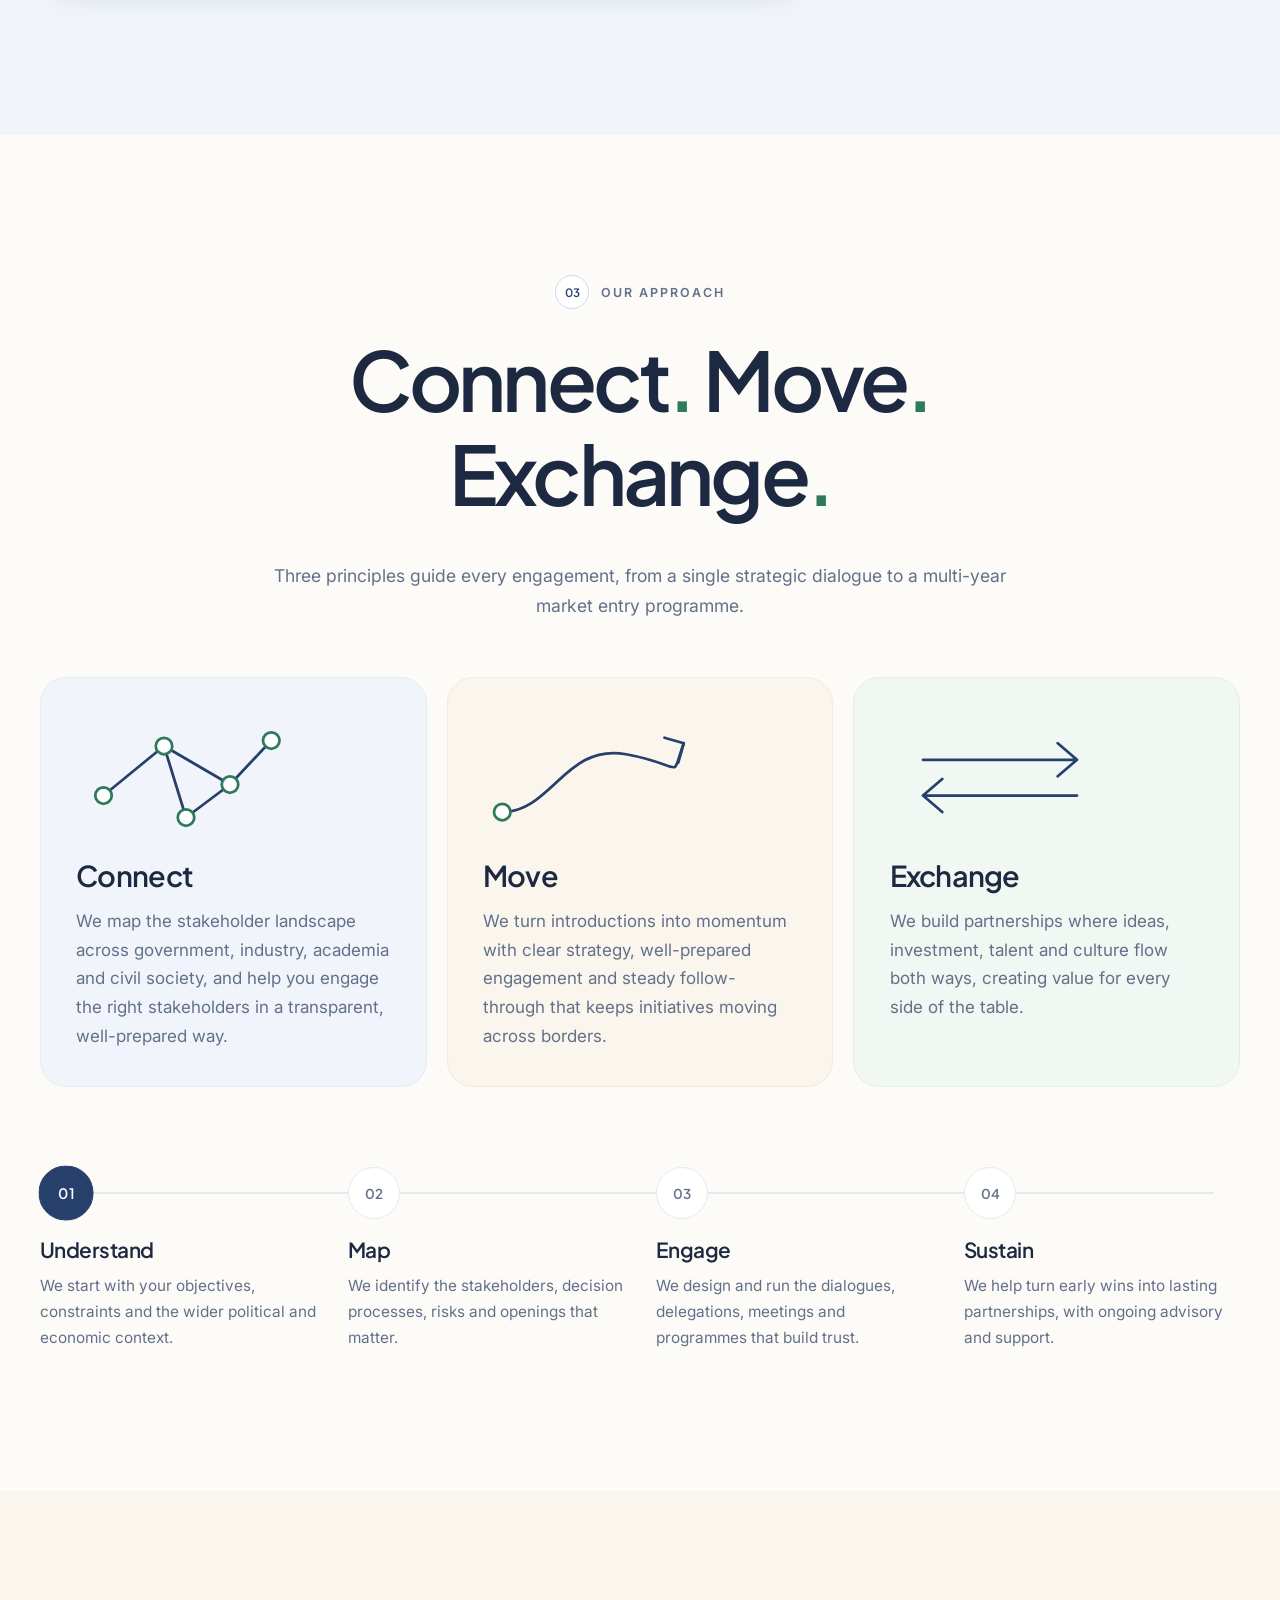
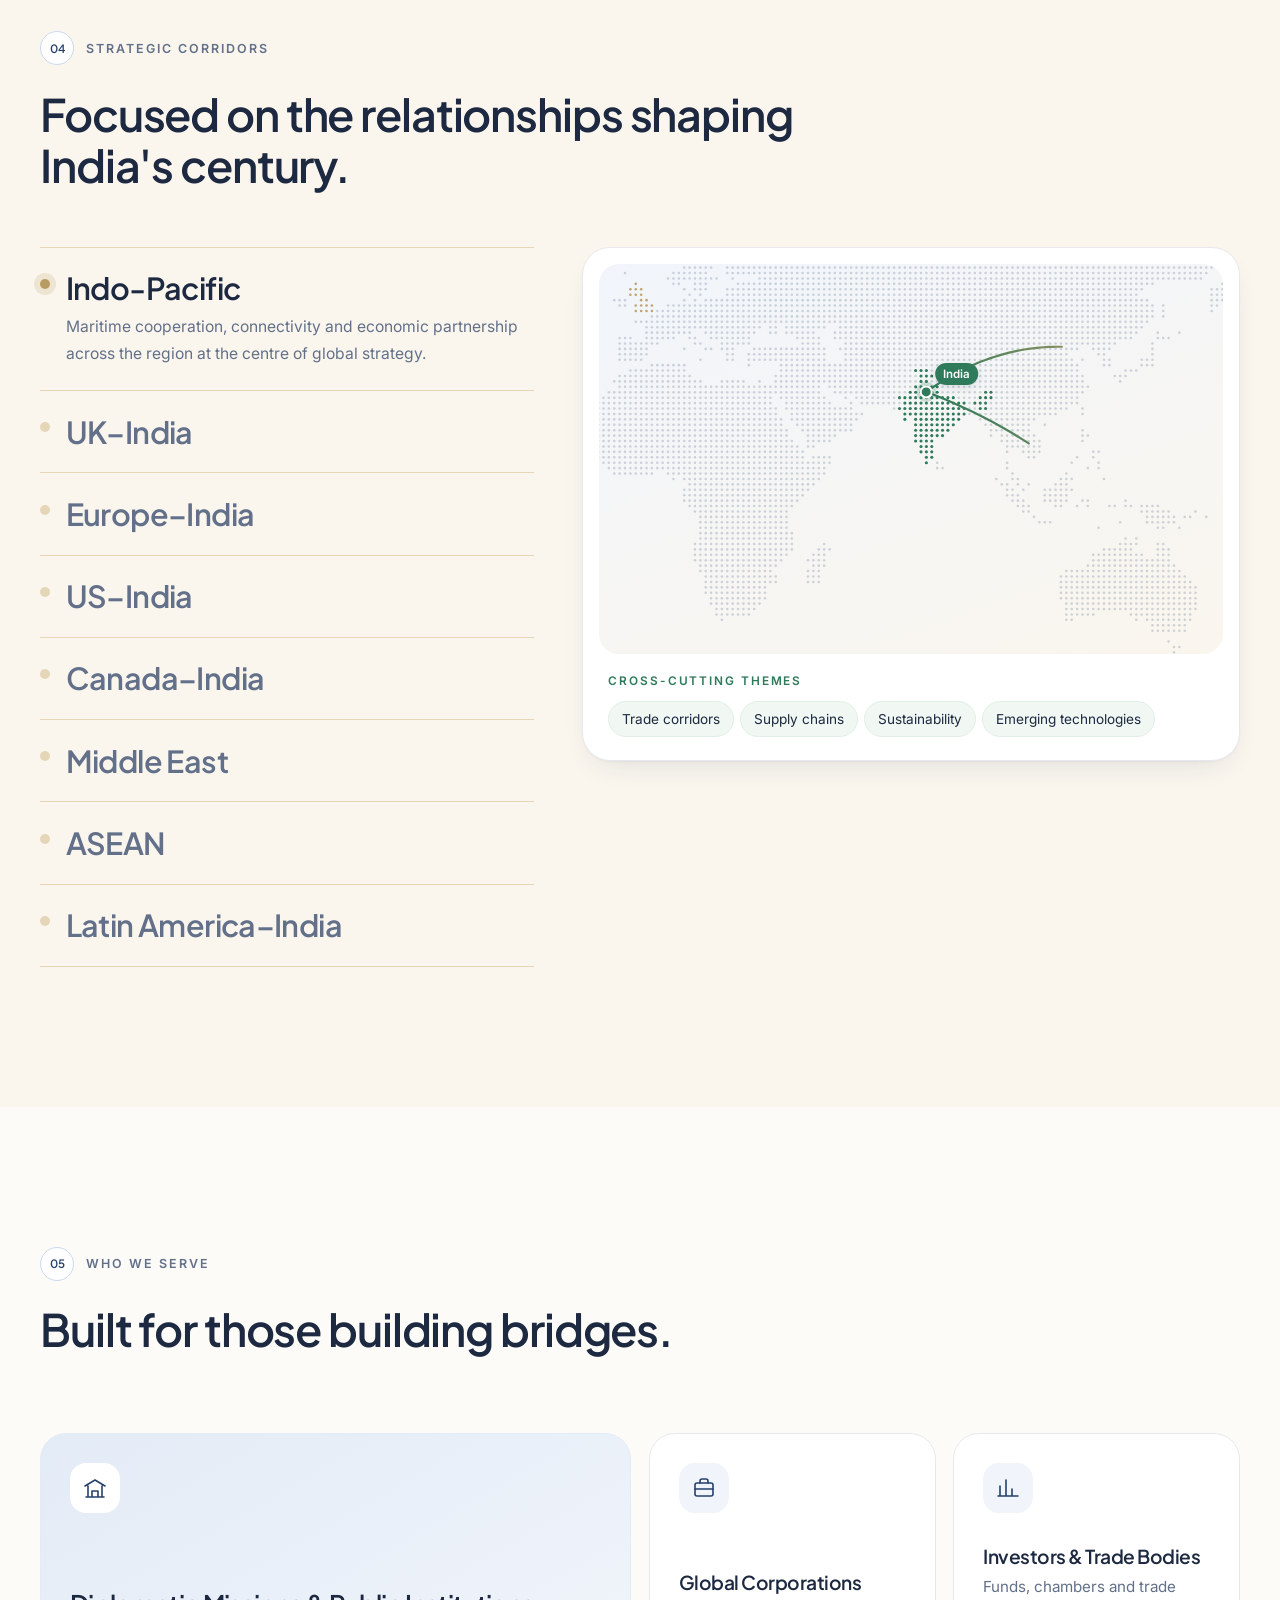
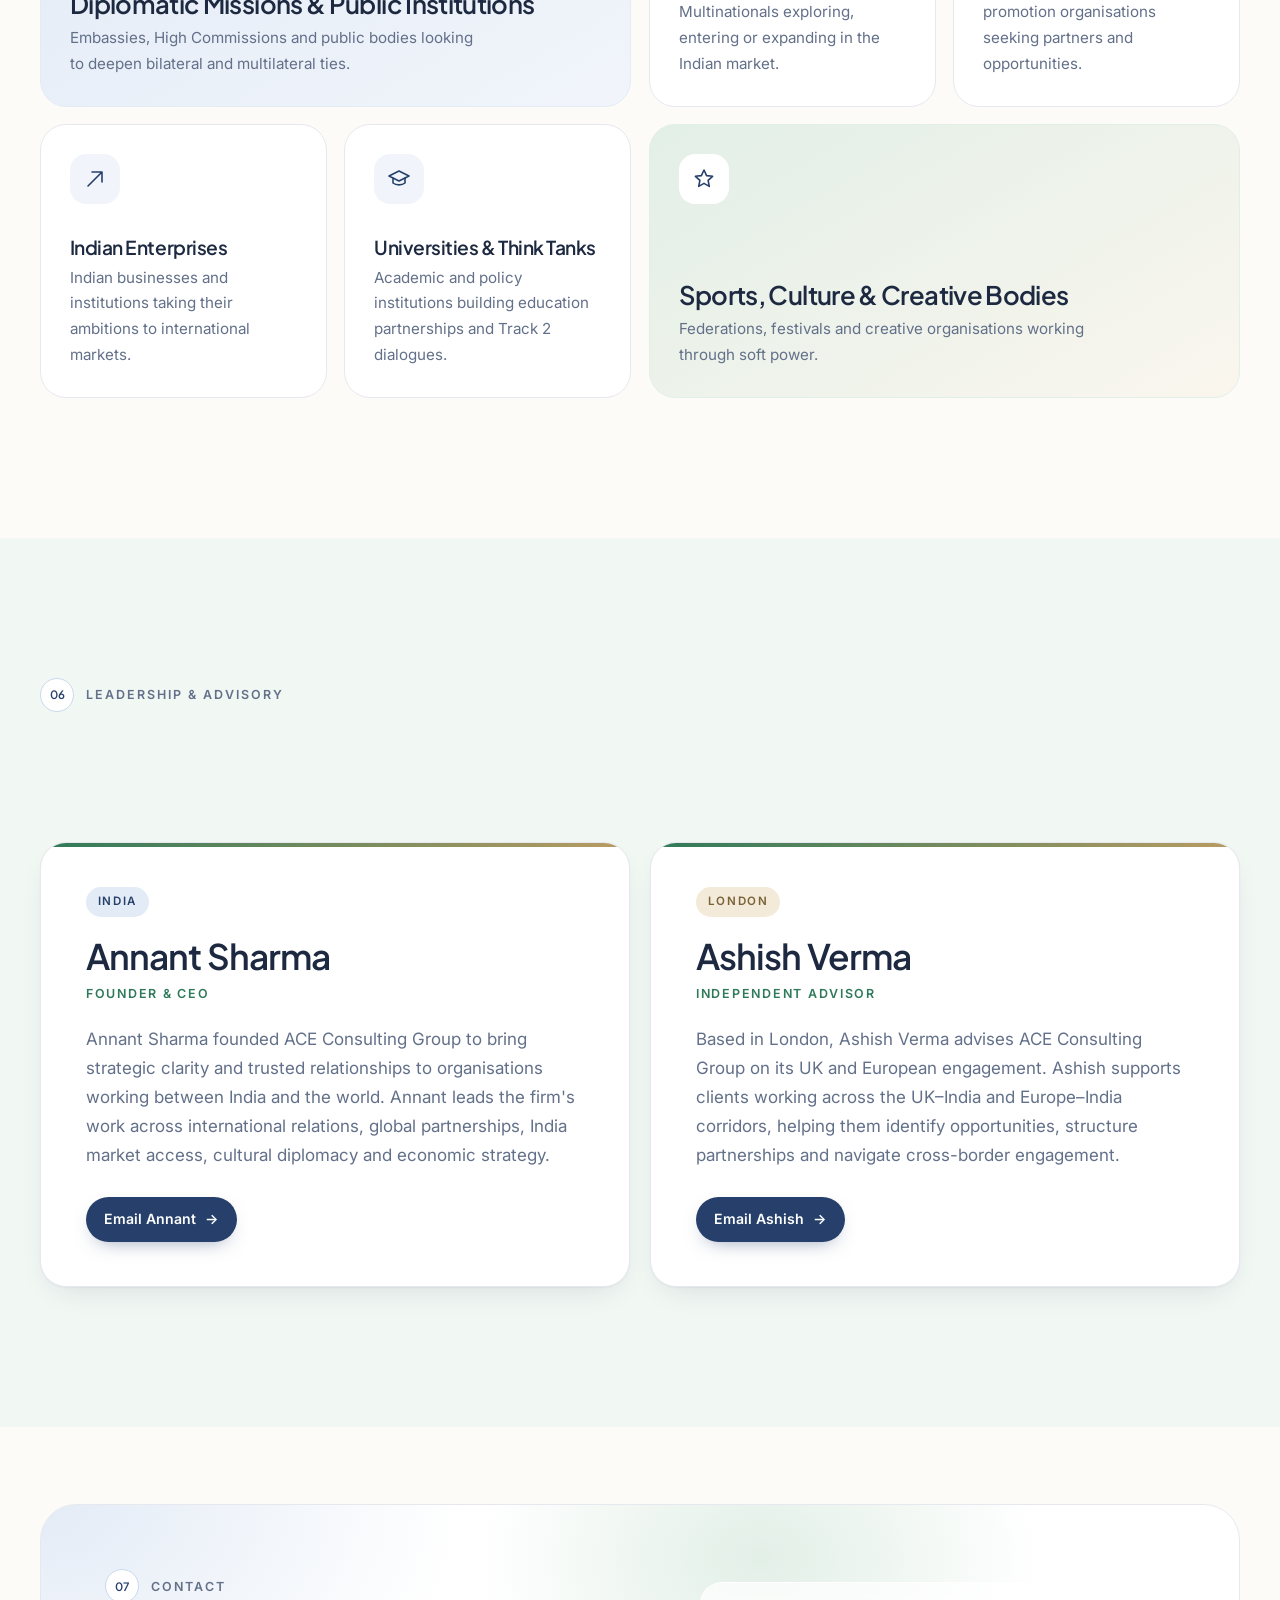
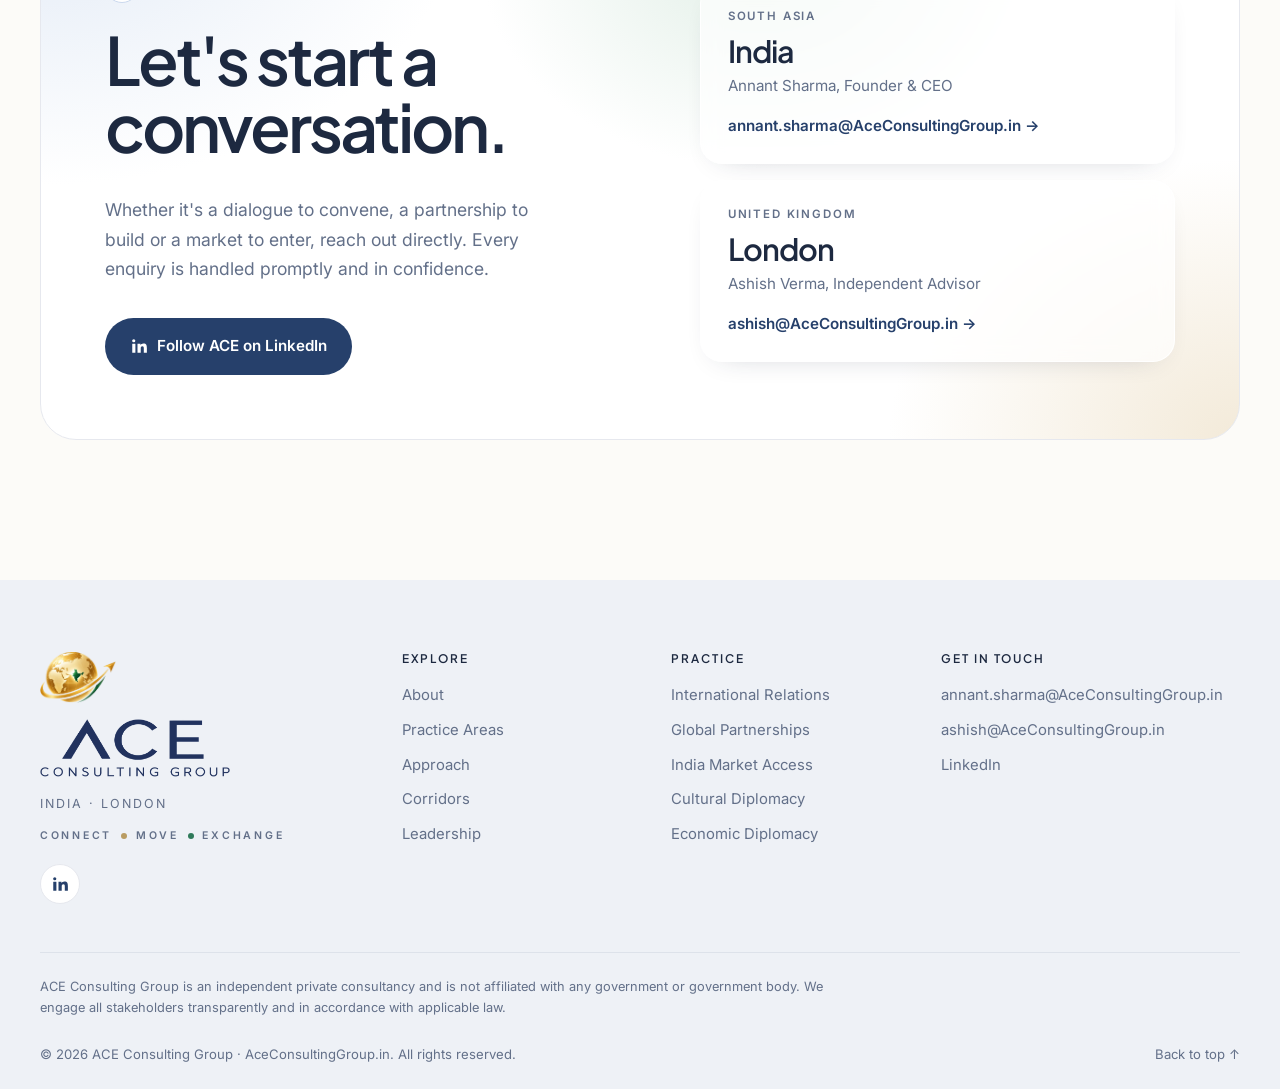
==== commit 7e07d098: "Remove office clocks (IST/BST) from hero bar and contact cards Co-Authored-By: Claude Opus 5.5 <nore" ====
--- a/index.html
+++ b/index.html
@@ -107,10 +107,6 @@
       </div>
       <div class="hero-bar">
         <div class="container hero-bar-inner">
-          <div class="clocks">
-            <p class="clock"><span class="clock-dot dot-green"></span><span class="clock-city">India</span><time data-tz="Asia/Kolkata"></time></p>
-            <p class="clock"><span class="clock-dot dot-gold"></span><span class="clock-city">London</span><time data-tz="Europe/London"></time></p>
-          </div>
           <div class="marquee" role="note" aria-label="Focus areas: Indo-Pacific, UK-India, Europe-India, US-India, Canada-India, Middle East, ASEAN, Latin America-India, trade corridors, supply chains, sustainability, emerging technologies">
             <div class="marquee-track" aria-hidden="true">
               <span>Connect</span><i></i><span>Move</span><i></i><span>Exchange</span><i></i><span>Indo-Pacific</span><i></i><span>UK&ndash;India</span><i></i><span>Europe&ndash;India</span><i></i><span>US&ndash;India</span><i></i><span>Canada&ndash;India</span><i></i><span>Middle East</span><i></i><span>ASEAN</span><i></i><span>Latin America&ndash;India</span><i></i><span>Trade corridors</span><i></i><span>Supply chains</span><i></i><span>Sustainability</span><i></i><span>Emerging technologies</span><i></i>
@@ -433,13 +429,13 @@
           </div>
           <div class="offices">
             <a class="office" href="mailto:annant.sharma@aceconsultinggroup.in">
-              <span class="office-top"><span class="office-country">South Asia</span><time data-tz="Asia/Kolkata"></time></span>
+              <span class="office-top"><span class="office-country">South Asia</span></span>
               <span class="office-city">India</span>
               <span class="office-person">Annant Sharma, Founder &amp; CEO</span>
               <span class="office-mail">annant.sharma@<wbr>AceConsultingGroup.in <span aria-hidden="true">&rarr;</span></span>
             </a>
             <a class="office" href="mailto:ashish@aceconsultinggroup.in">
-              <span class="office-top"><span class="office-country">United Kingdom</span><time data-tz="Europe/London"></time></span>
+              <span class="office-top"><span class="office-country">United Kingdom</span></span>
               <span class="office-city">London</span>
               <span class="office-person">Ashish Verma, Independent Advisor</span>
               <span class="office-mail">ashish@<wbr>AceConsultingGroup.in <span aria-hidden="true">&rarr;</span></span>
--- a/styles.css
+++ b/styles.css
@@ -156,12 +156,7 @@
 
 .hero-bar { position: relative; border-top: 1px solid var(--line); background: rgba(252,251,248,.8); backdrop-filter: blur(8px); }
 .hero-bar-inner { display: flex; align-items: center; gap: 2rem; min-height: 64px; }
-.clocks { display: flex; gap: 1.6rem; flex: none; }
-.clock { display: flex; align-items: center; gap: .5rem; margin: 0; font-size: .85rem; color: var(--muted); white-space: nowrap; }
-.clock-dot { width: 7px; height: 7px; border-radius: 50%; }
-.clock-city { font-weight: 600; color: var(--ink); }
-.clock time { font-variant-numeric: tabular-nums; }
-.marquee { position: relative; flex: 1; overflow: hidden; border-left: 1px solid var(--line); padding-left: 2rem;
+.marquee { position: relative; flex: 1; overflow: hidden; 
   -webkit-mask-image: linear-gradient(90deg, transparent, #000 8%, #000 92%, transparent); mask-image: linear-gradient(90deg, transparent, #000 8%, #000 92%, transparent); }
 .marquee-track { display: flex; align-items: center; gap: 1.2rem; width: max-content; animation: marquee 48s linear infinite; }
 .marquee:hover .marquee-track { animation-play-state: paused; }
@@ -318,7 +313,6 @@
 .office > span { display: block; }
 .office-top { display: flex !important; justify-content: space-between; align-items: center; gap: 1rem; }
 .office-country { font-size: .72rem; letter-spacing: .16em; text-transform: uppercase; color: var(--muted); font-weight: 600; }
-.office-top time { font: 600 .82rem var(--sans); color: var(--green); font-variant-numeric: tabular-nums; background: var(--sage-50); padding: .2rem .6rem; border-radius: 999px; }
 .office-city { font: 600 1.9rem/1.2 var(--display); letter-spacing: -.03em; color: var(--ink); margin: .4rem 0 .2rem; }
 .office-person { color: var(--muted); font-size: .95rem; }
 .office-mail { margin-top: .9rem; color: var(--navy); font-weight: 600; font-size: .95rem; overflow-wrap: anywhere; }
@@ -406,7 +400,6 @@
   .globe-card { padding: .7rem 1rem; }
   .gc-title { font-size: 1.1rem; }
   .gc-tags { font-size: .78rem; }
-  .clocks { justify-content: space-between; }
   .tagline { letter-spacing: .18em; gap: .55rem; font-size: .68rem; }
   .footer-grid { grid-template-columns: 1fr; }
   .bento { grid-template-columns: 1fr; }
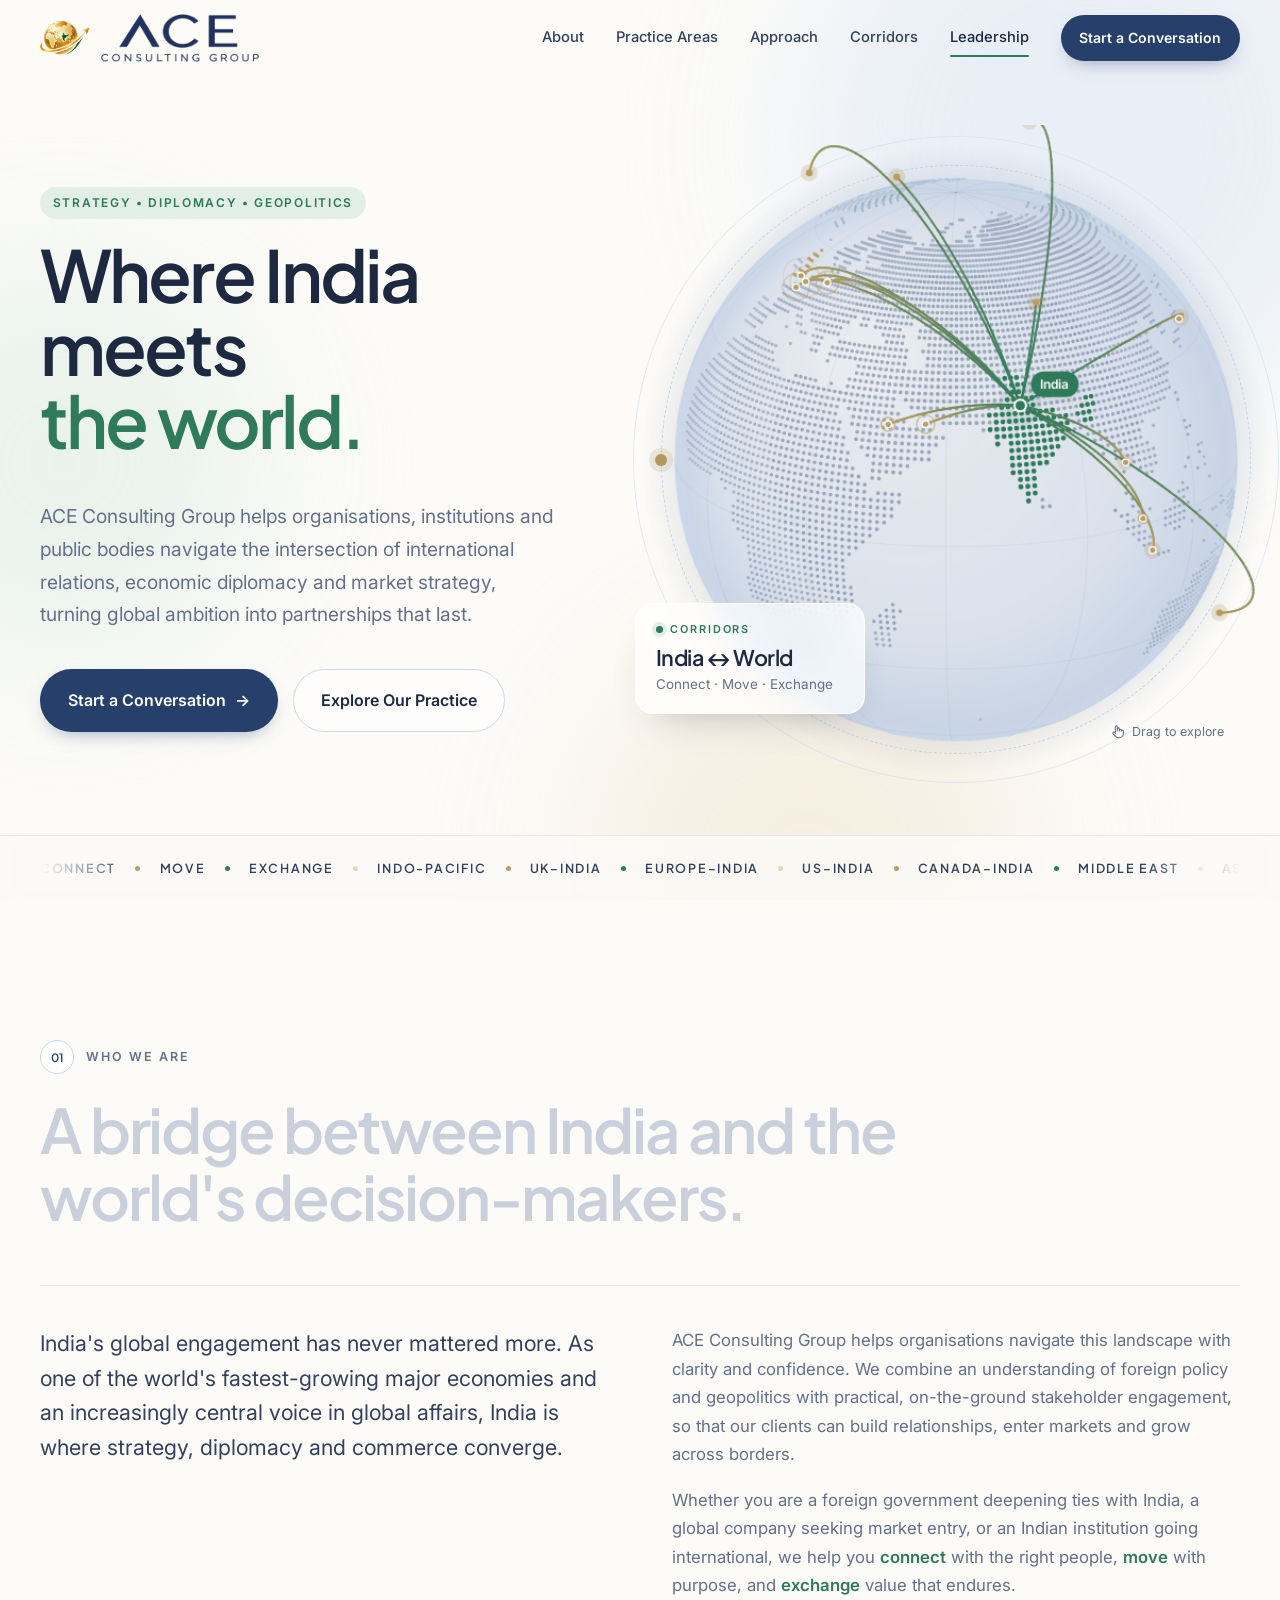
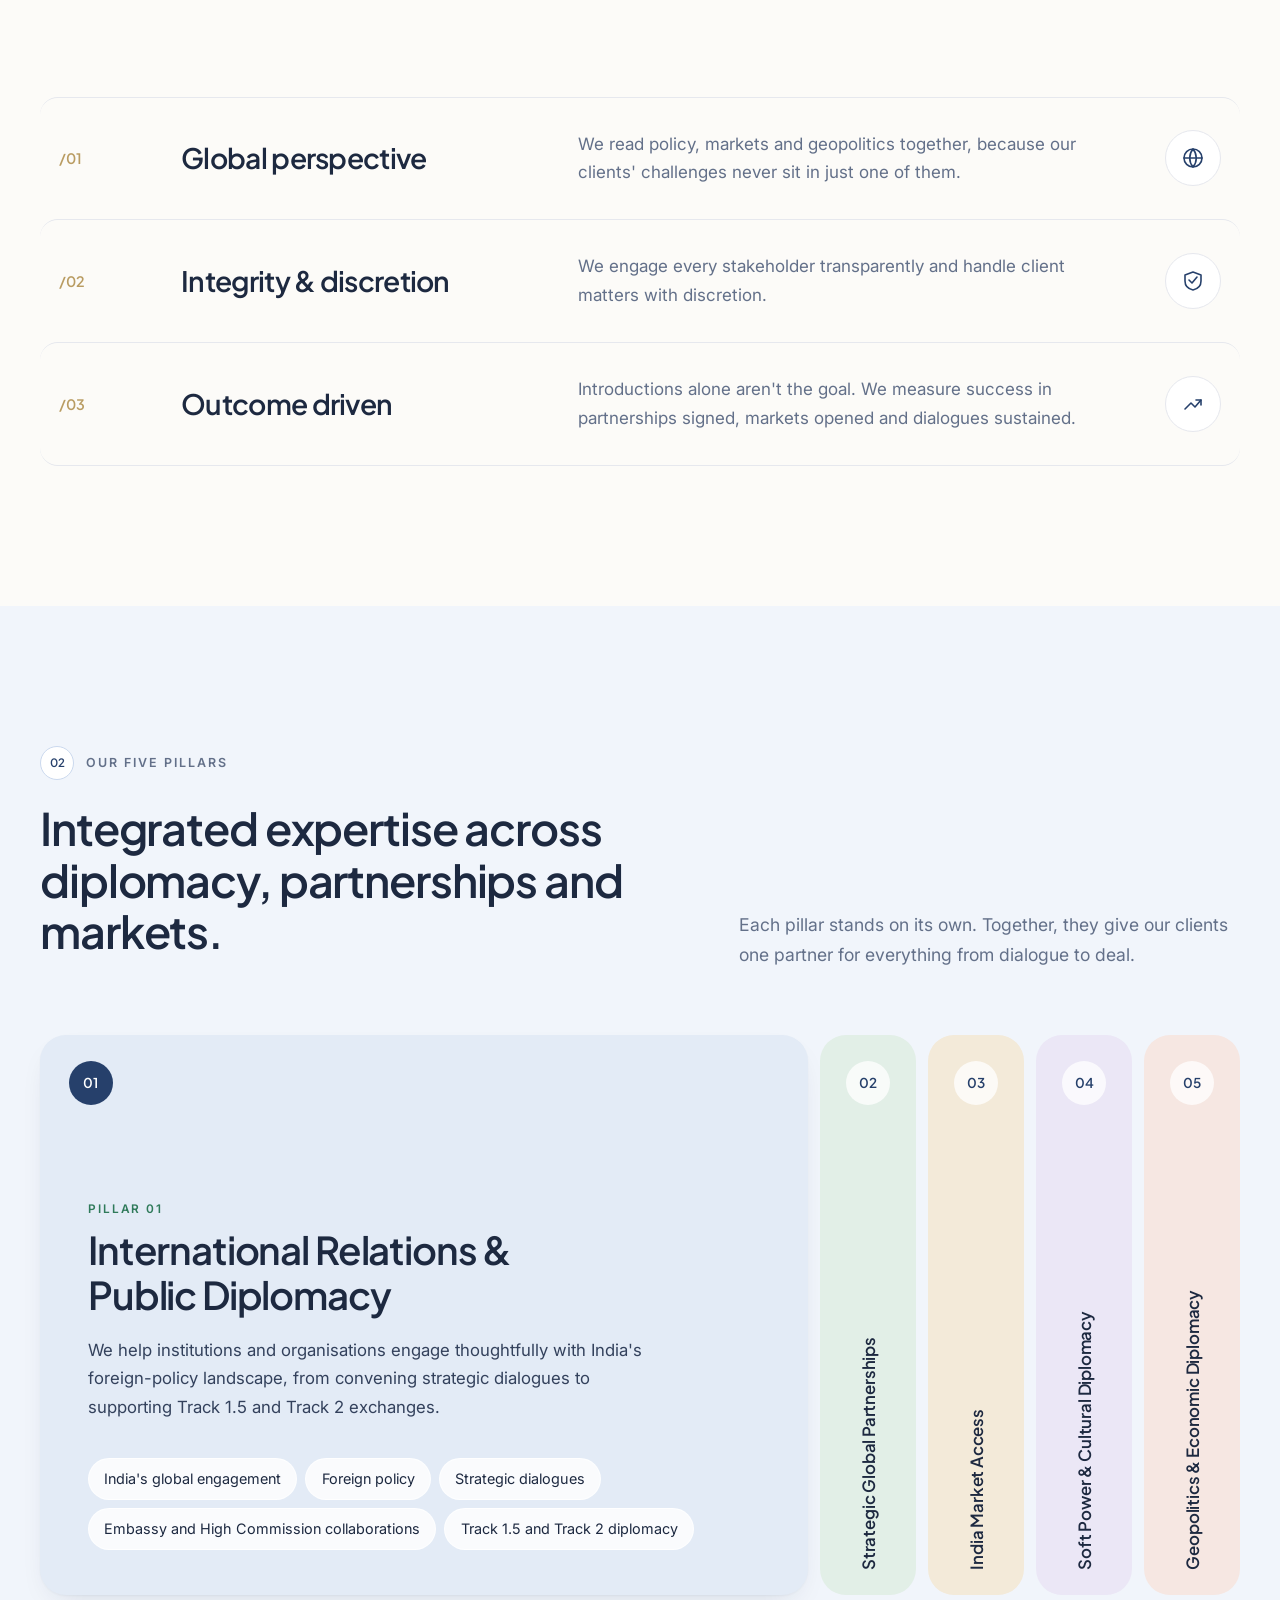
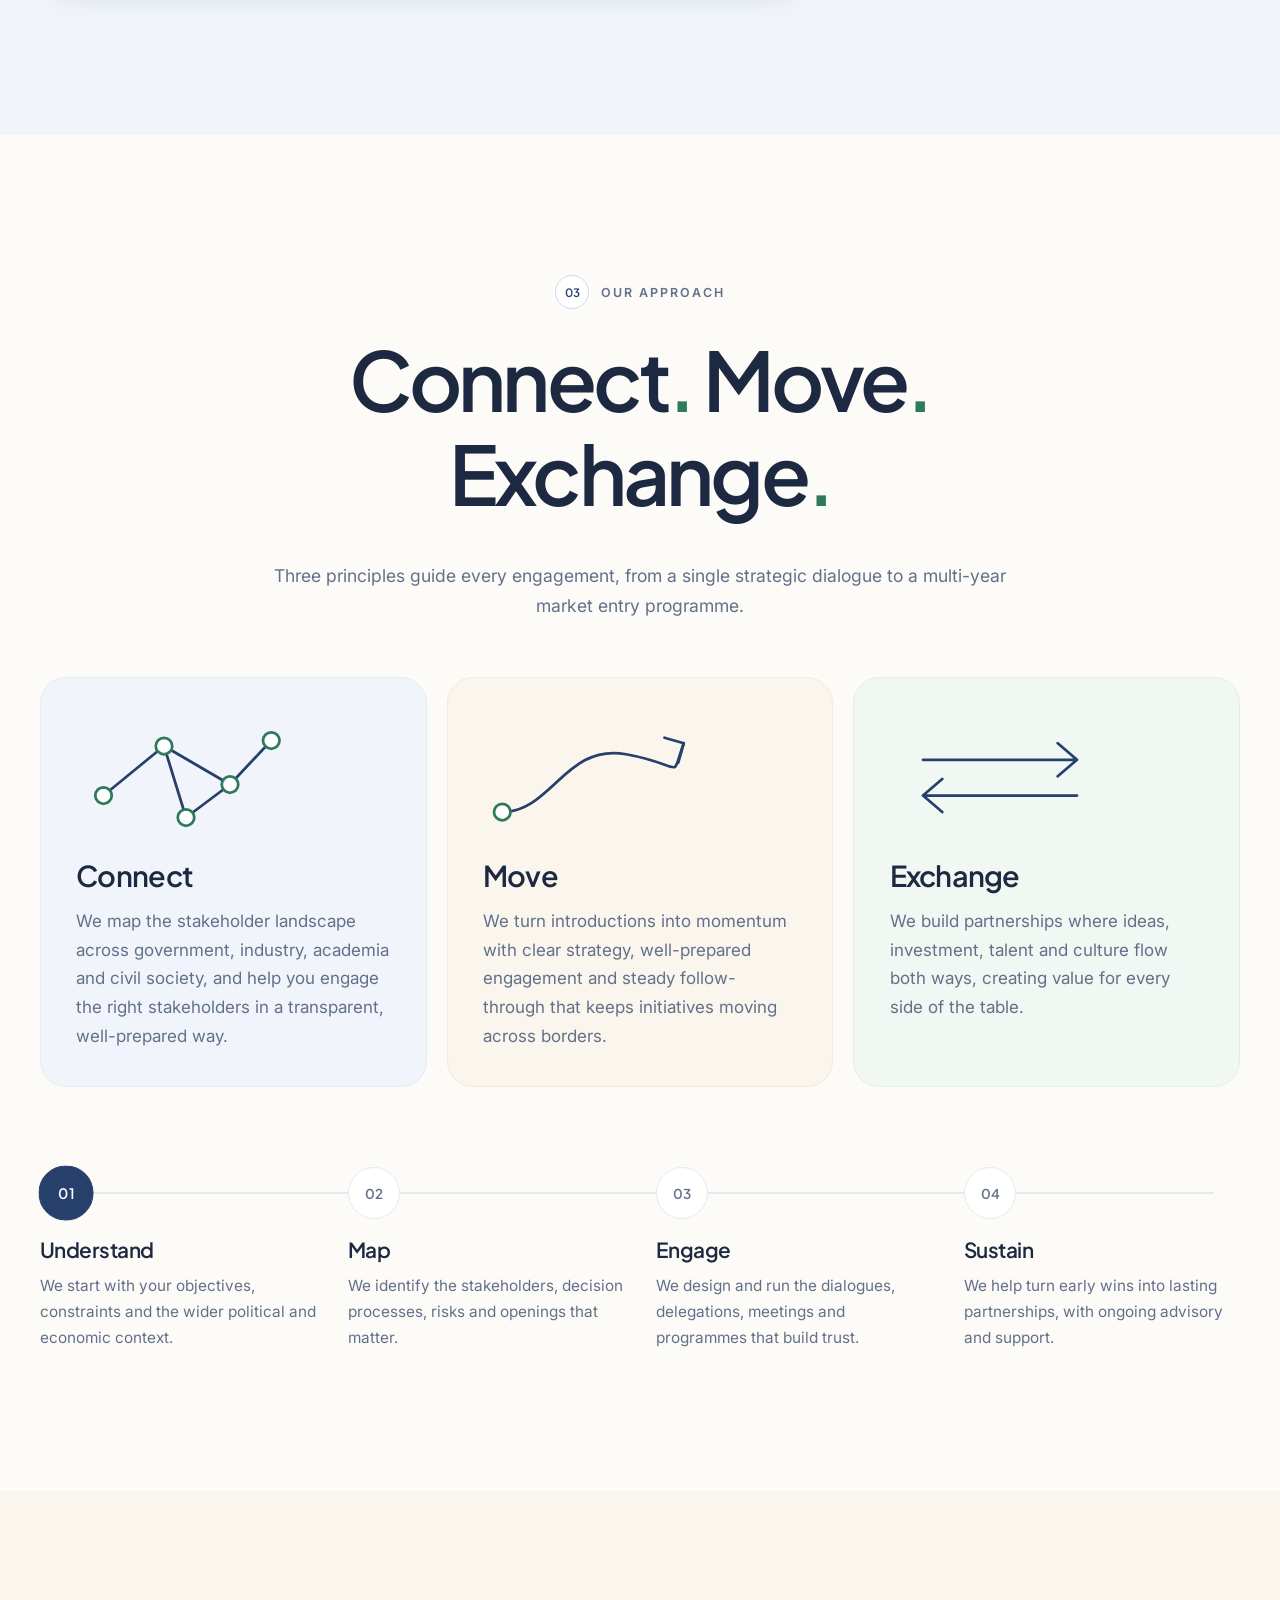
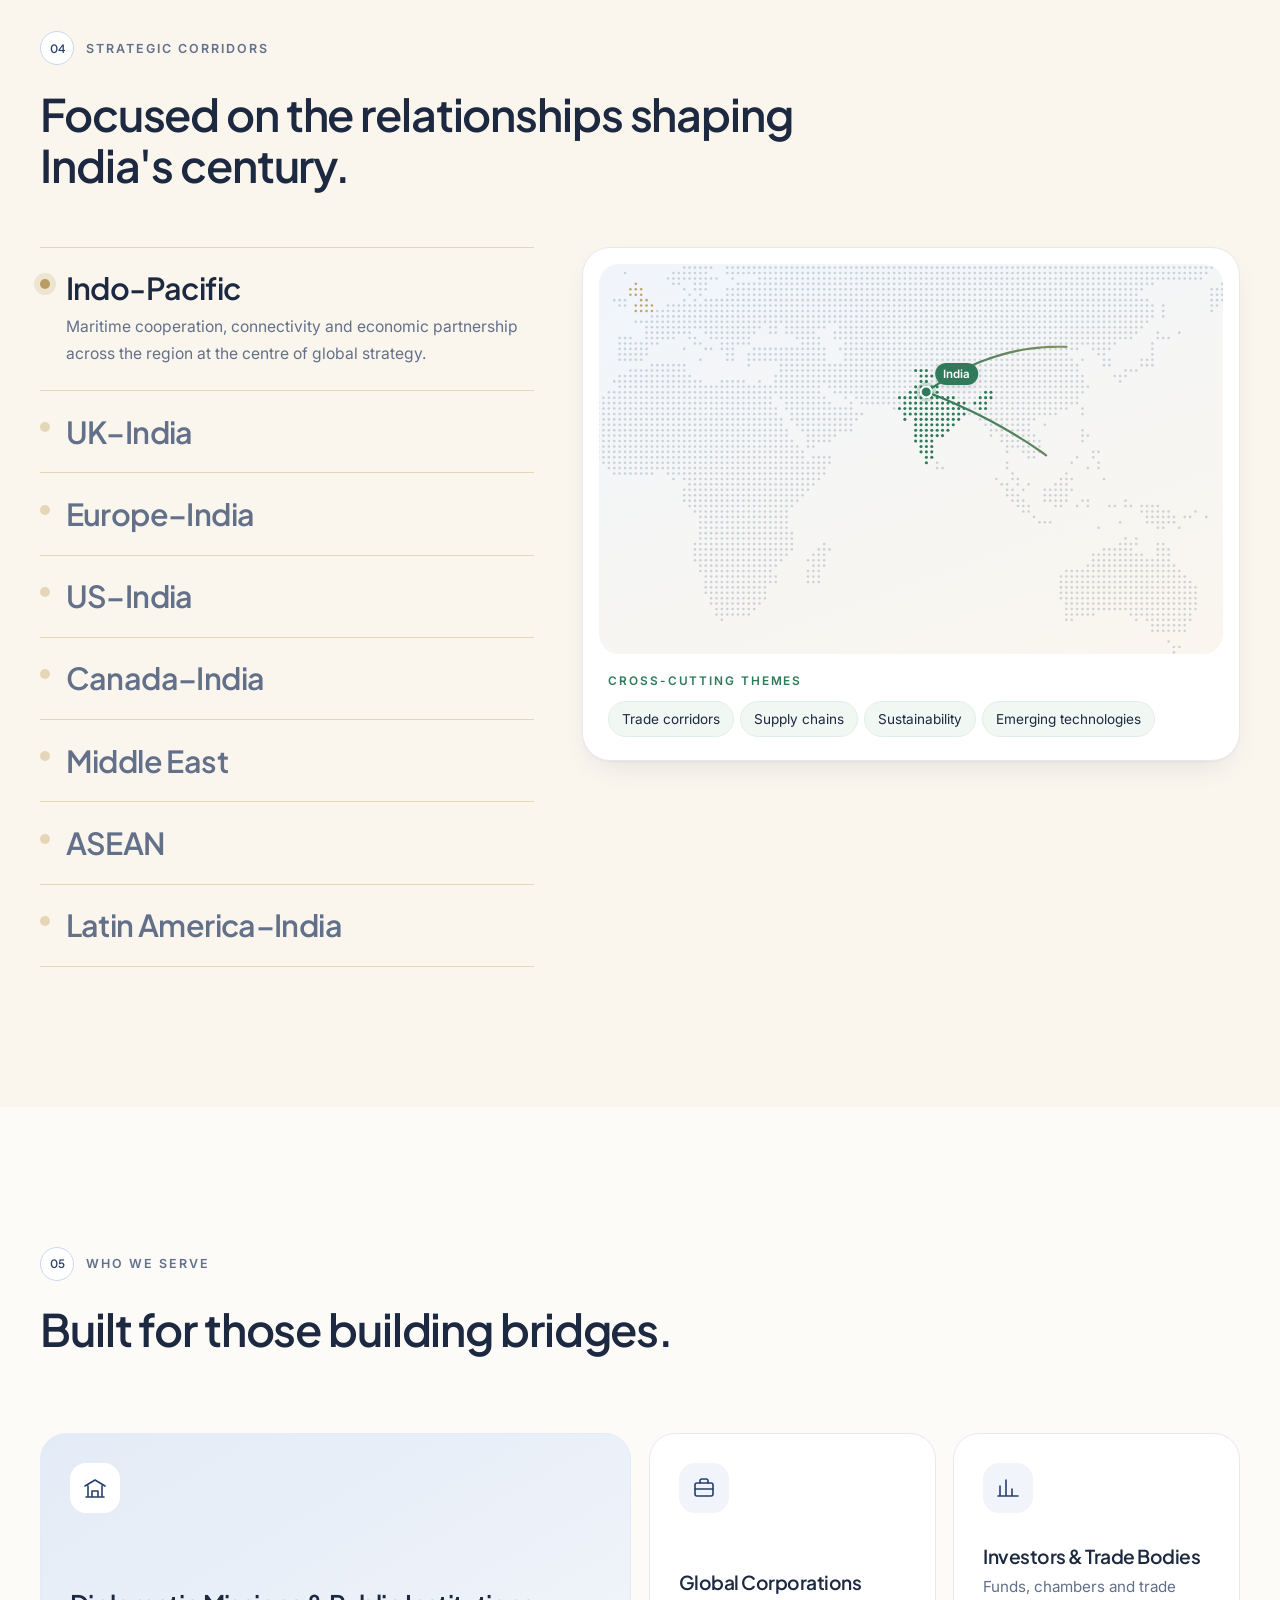
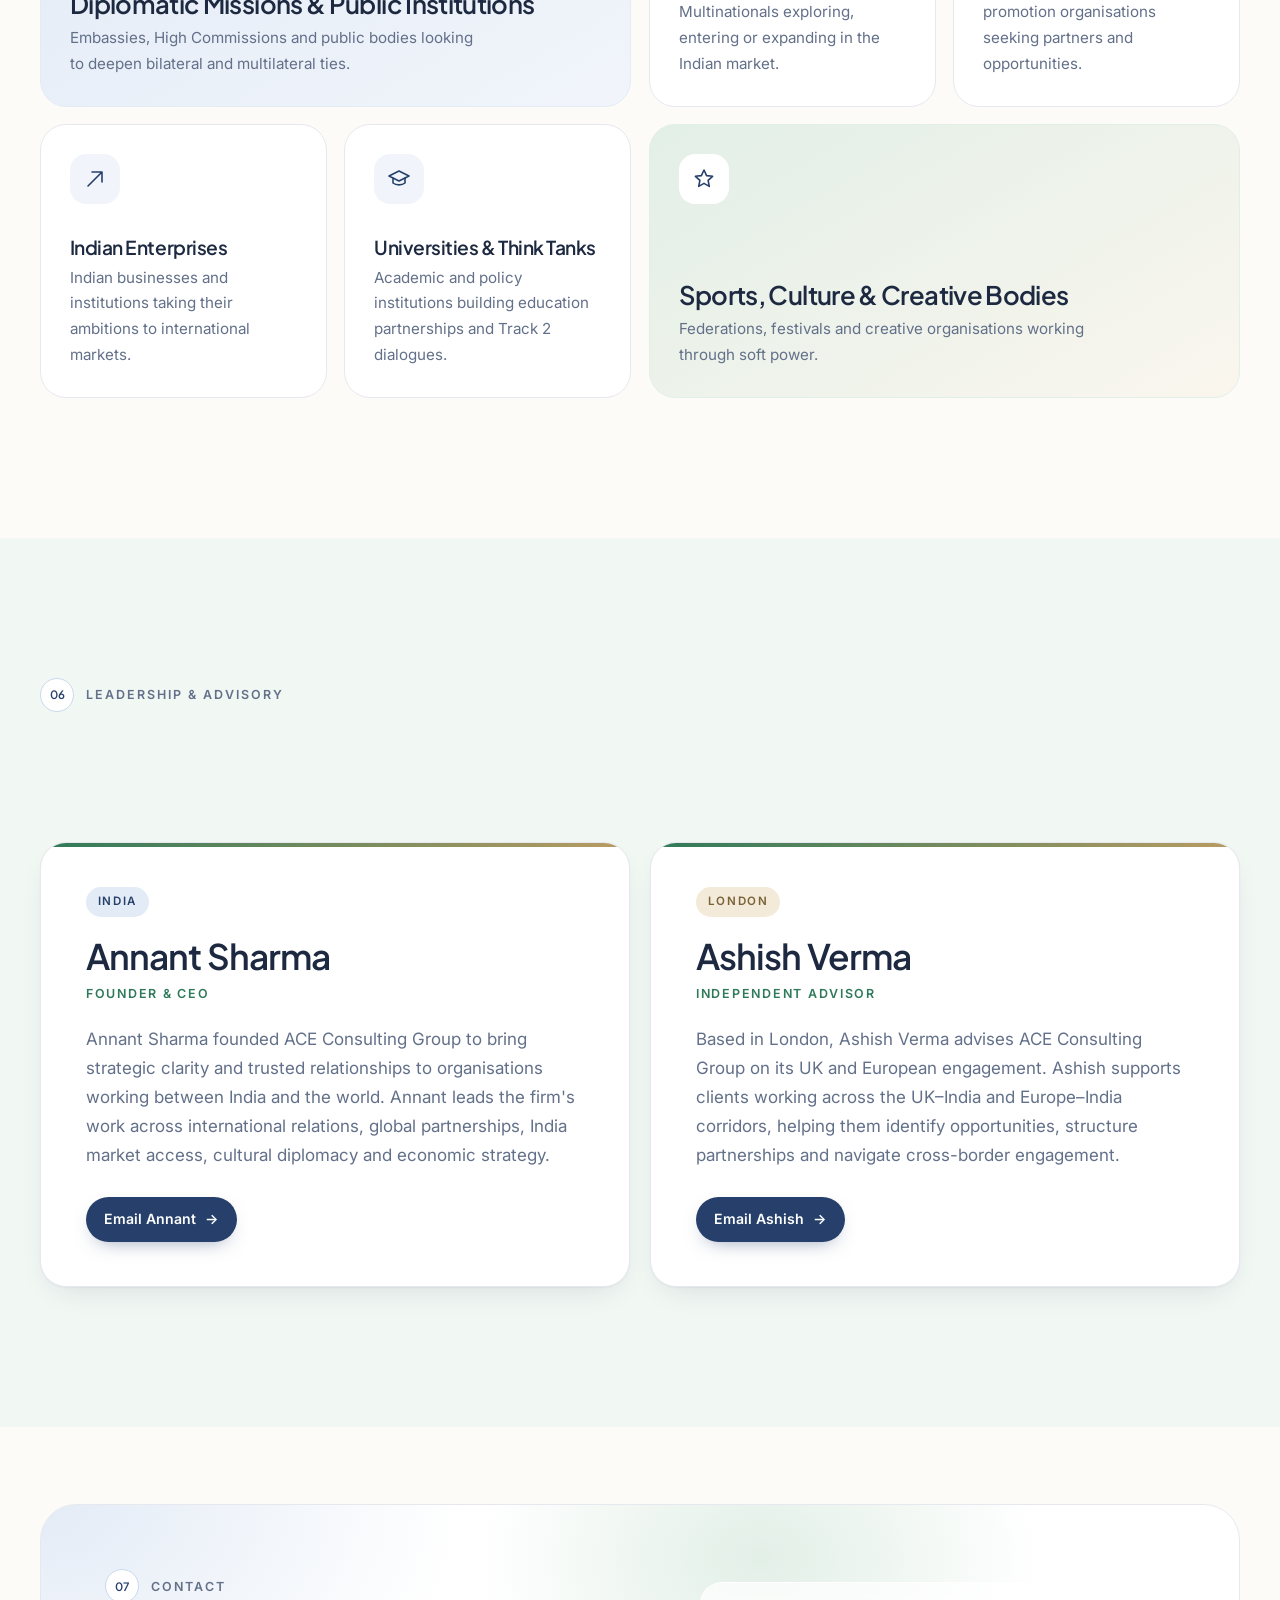
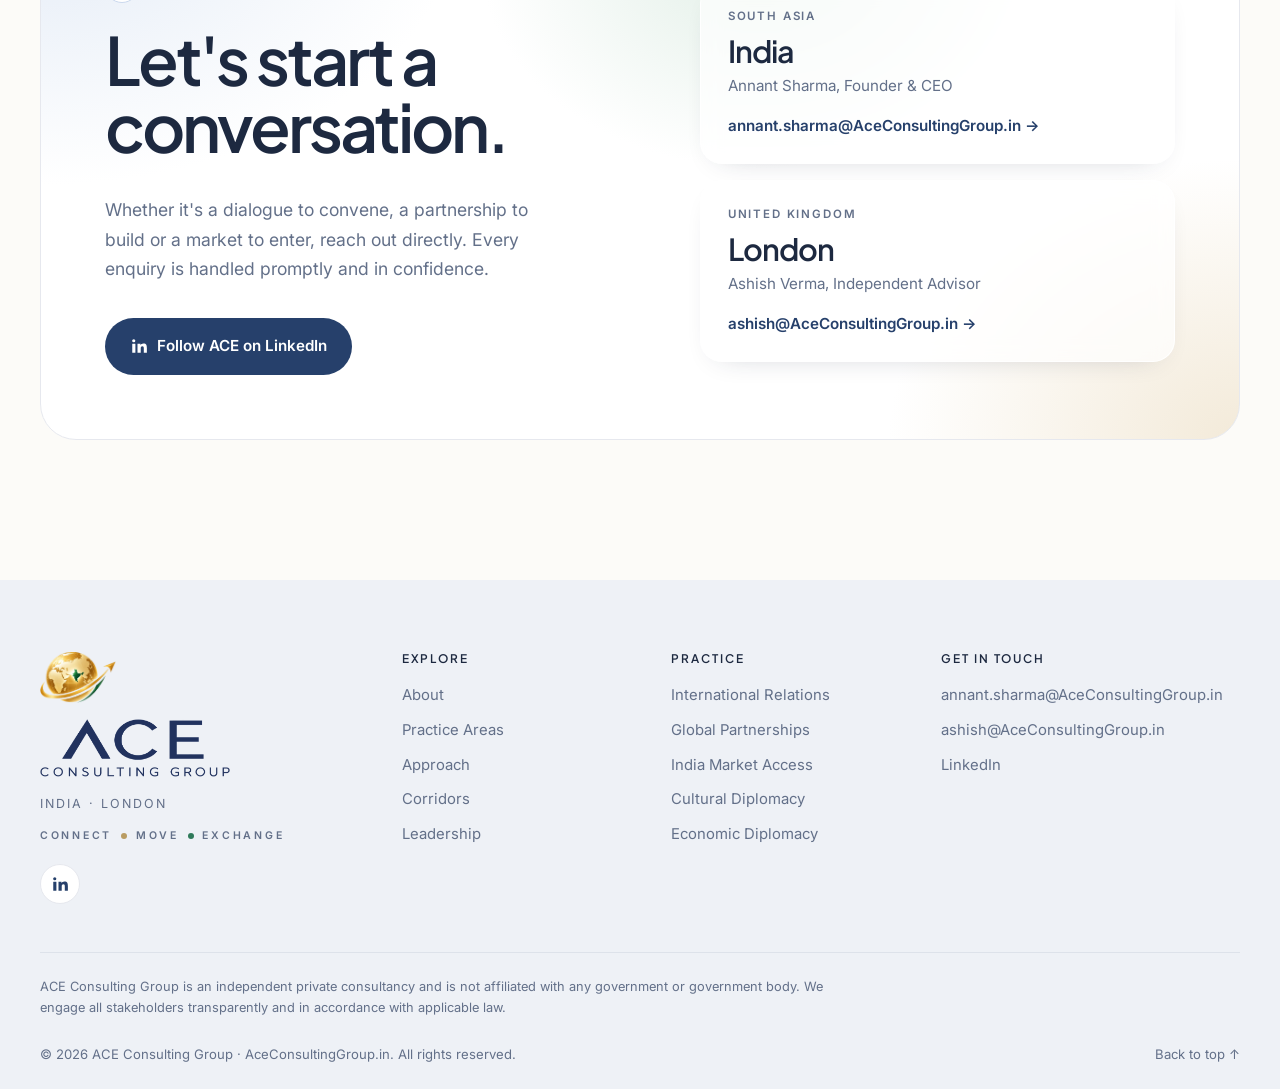
==== commit 1c0020a1: "Fix Back to top and logo links: anchor #top on body, not the fixed header Co-Authored-By: Claude Opu" ====
--- a/index.html
+++ b/index.html
@@ -43,10 +43,10 @@
   }
   </script>
 </head>
-<body>
+<body id="top">
   <a class="skip" href="#main">Skip to content</a>
 
-  <header class="site-header" id="top">
+  <header class="site-header">
     <div class="progress" aria-hidden="true"><span></span></div>
     <div class="container nav">
       <a class="brand" href="#top" aria-label="ACE Consulting Group, home">
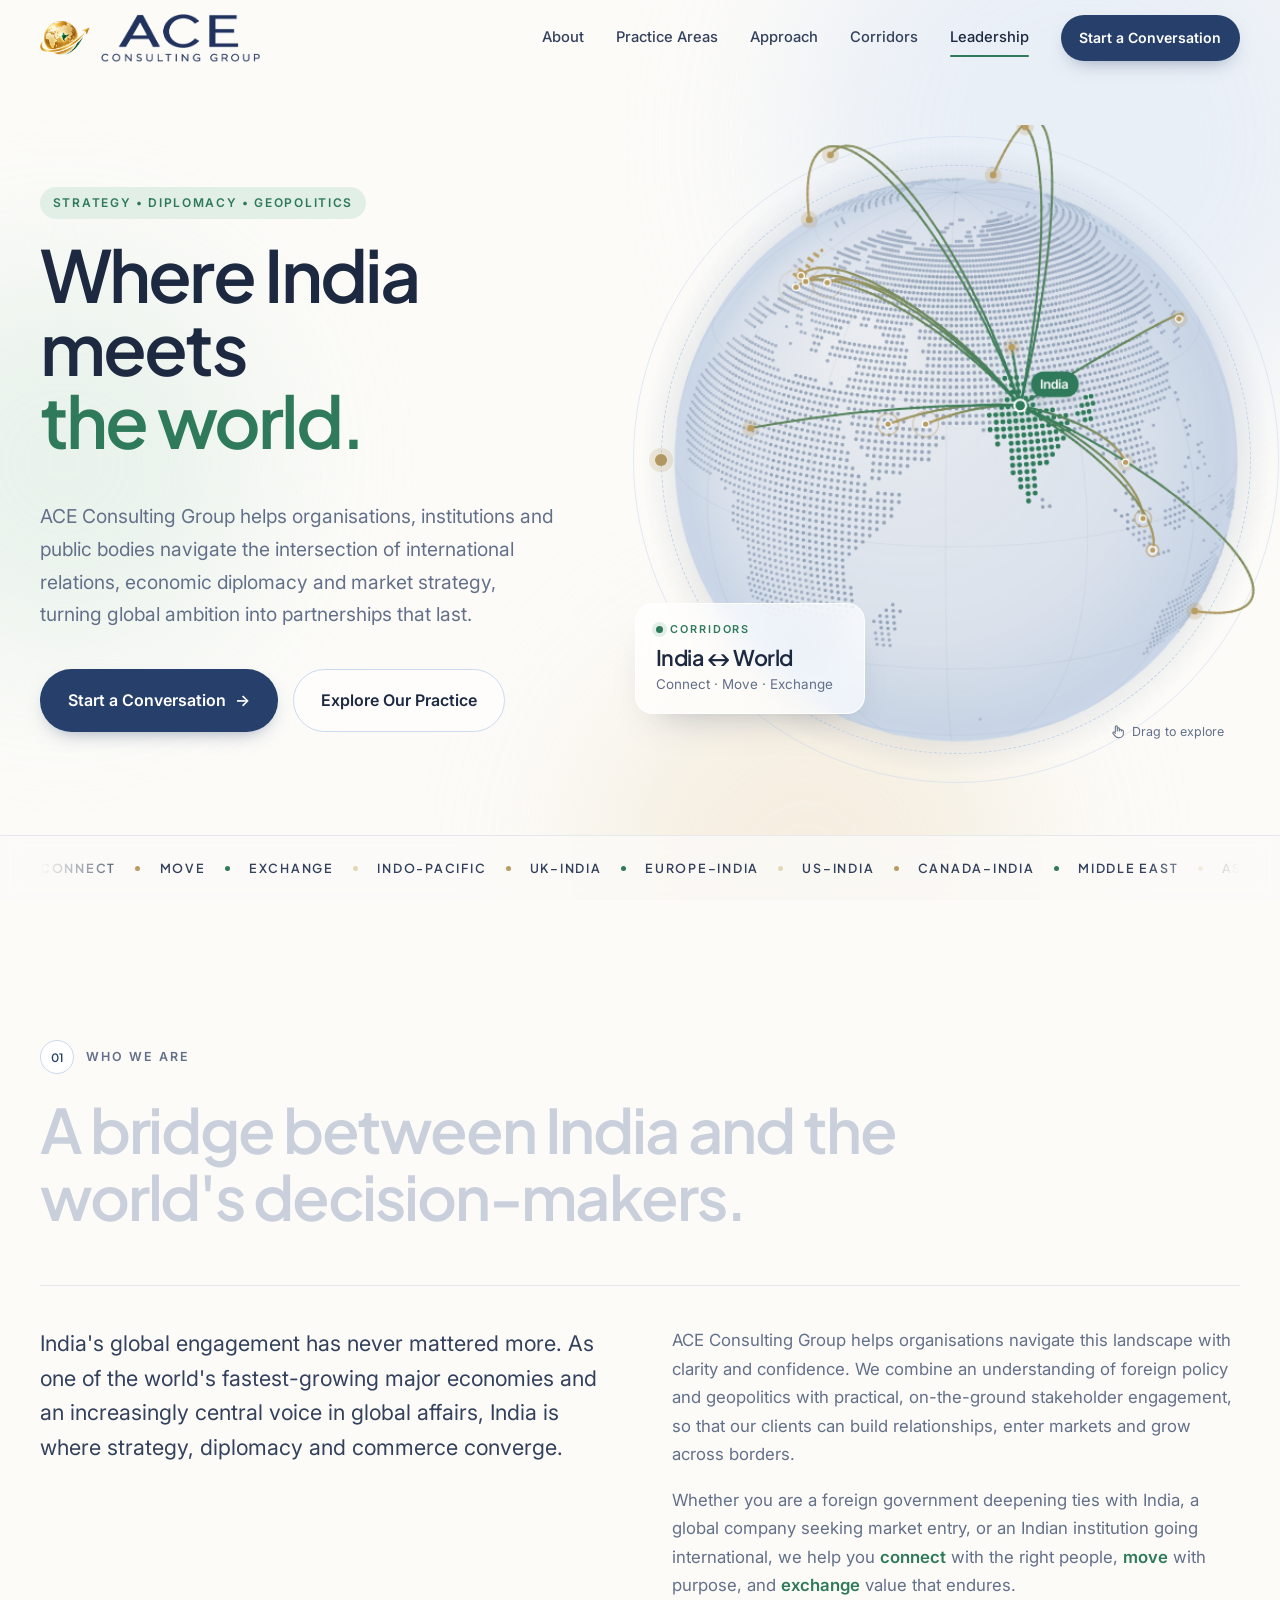
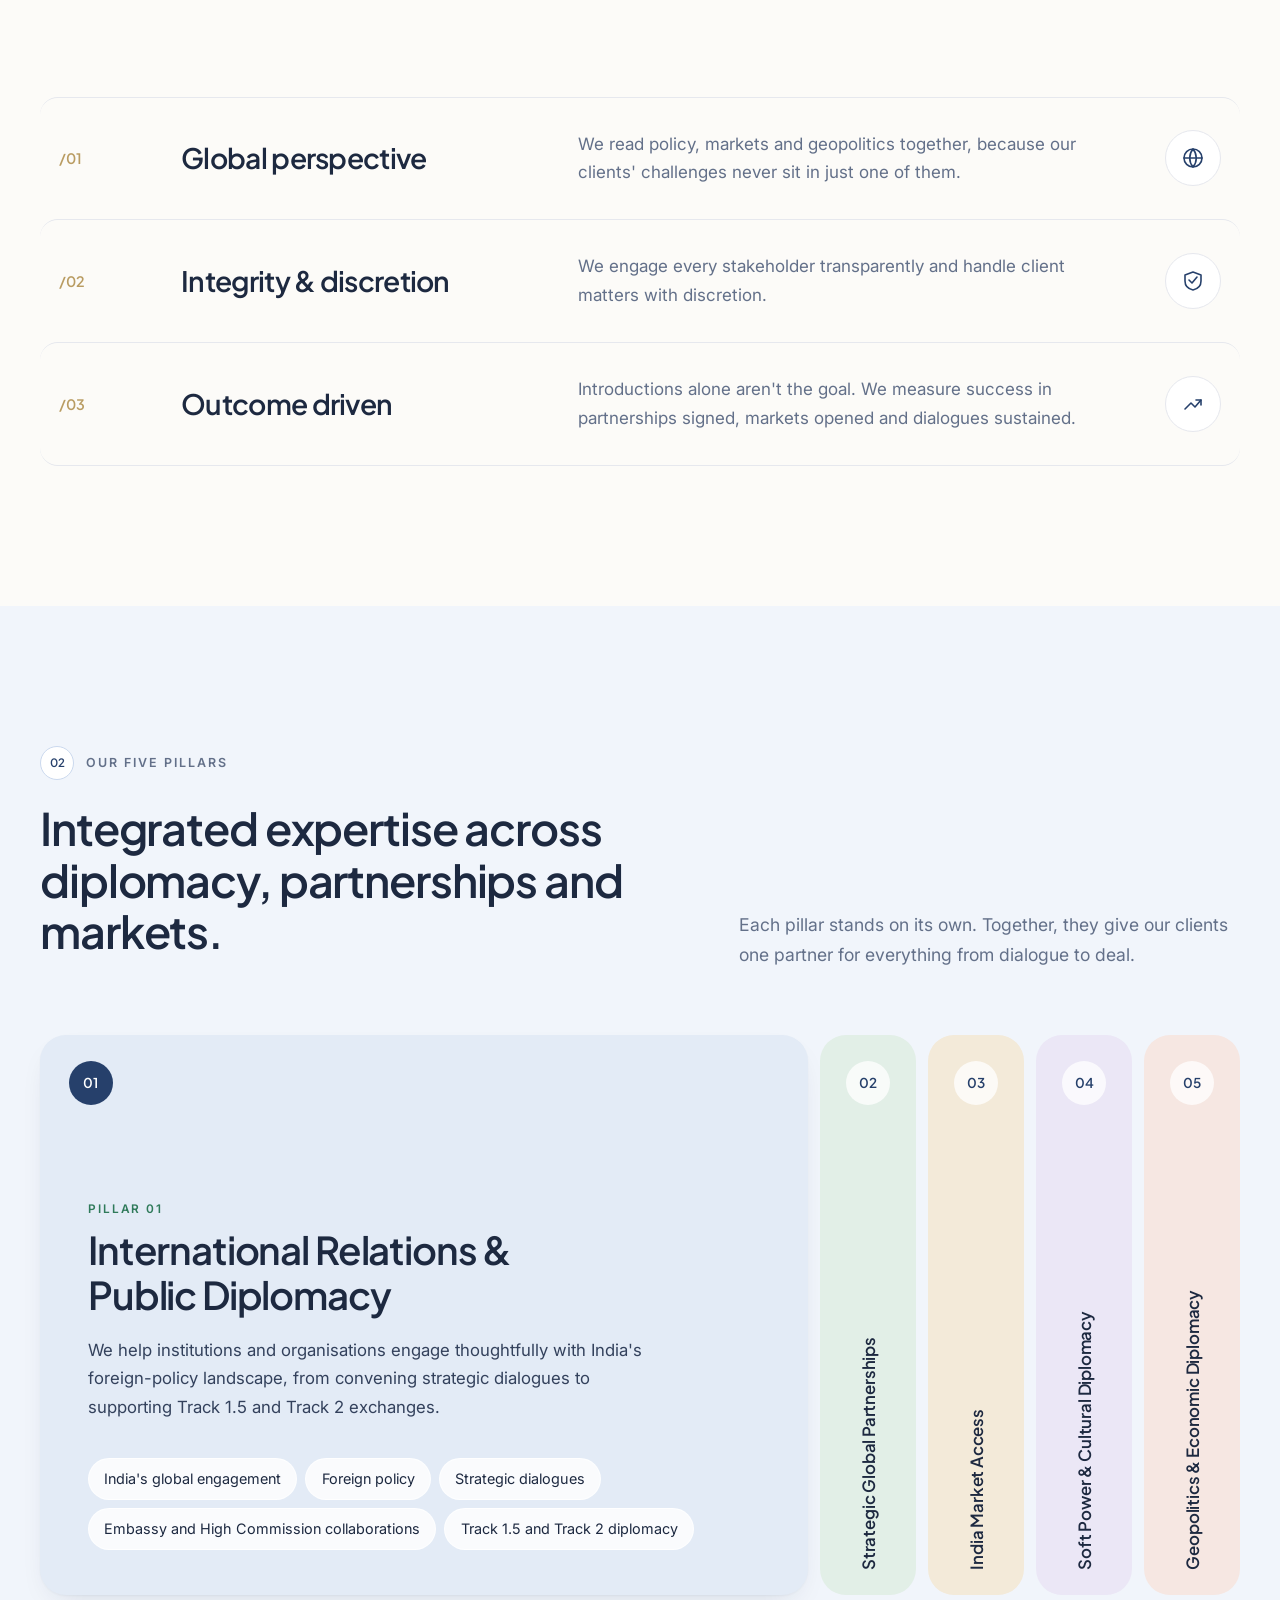
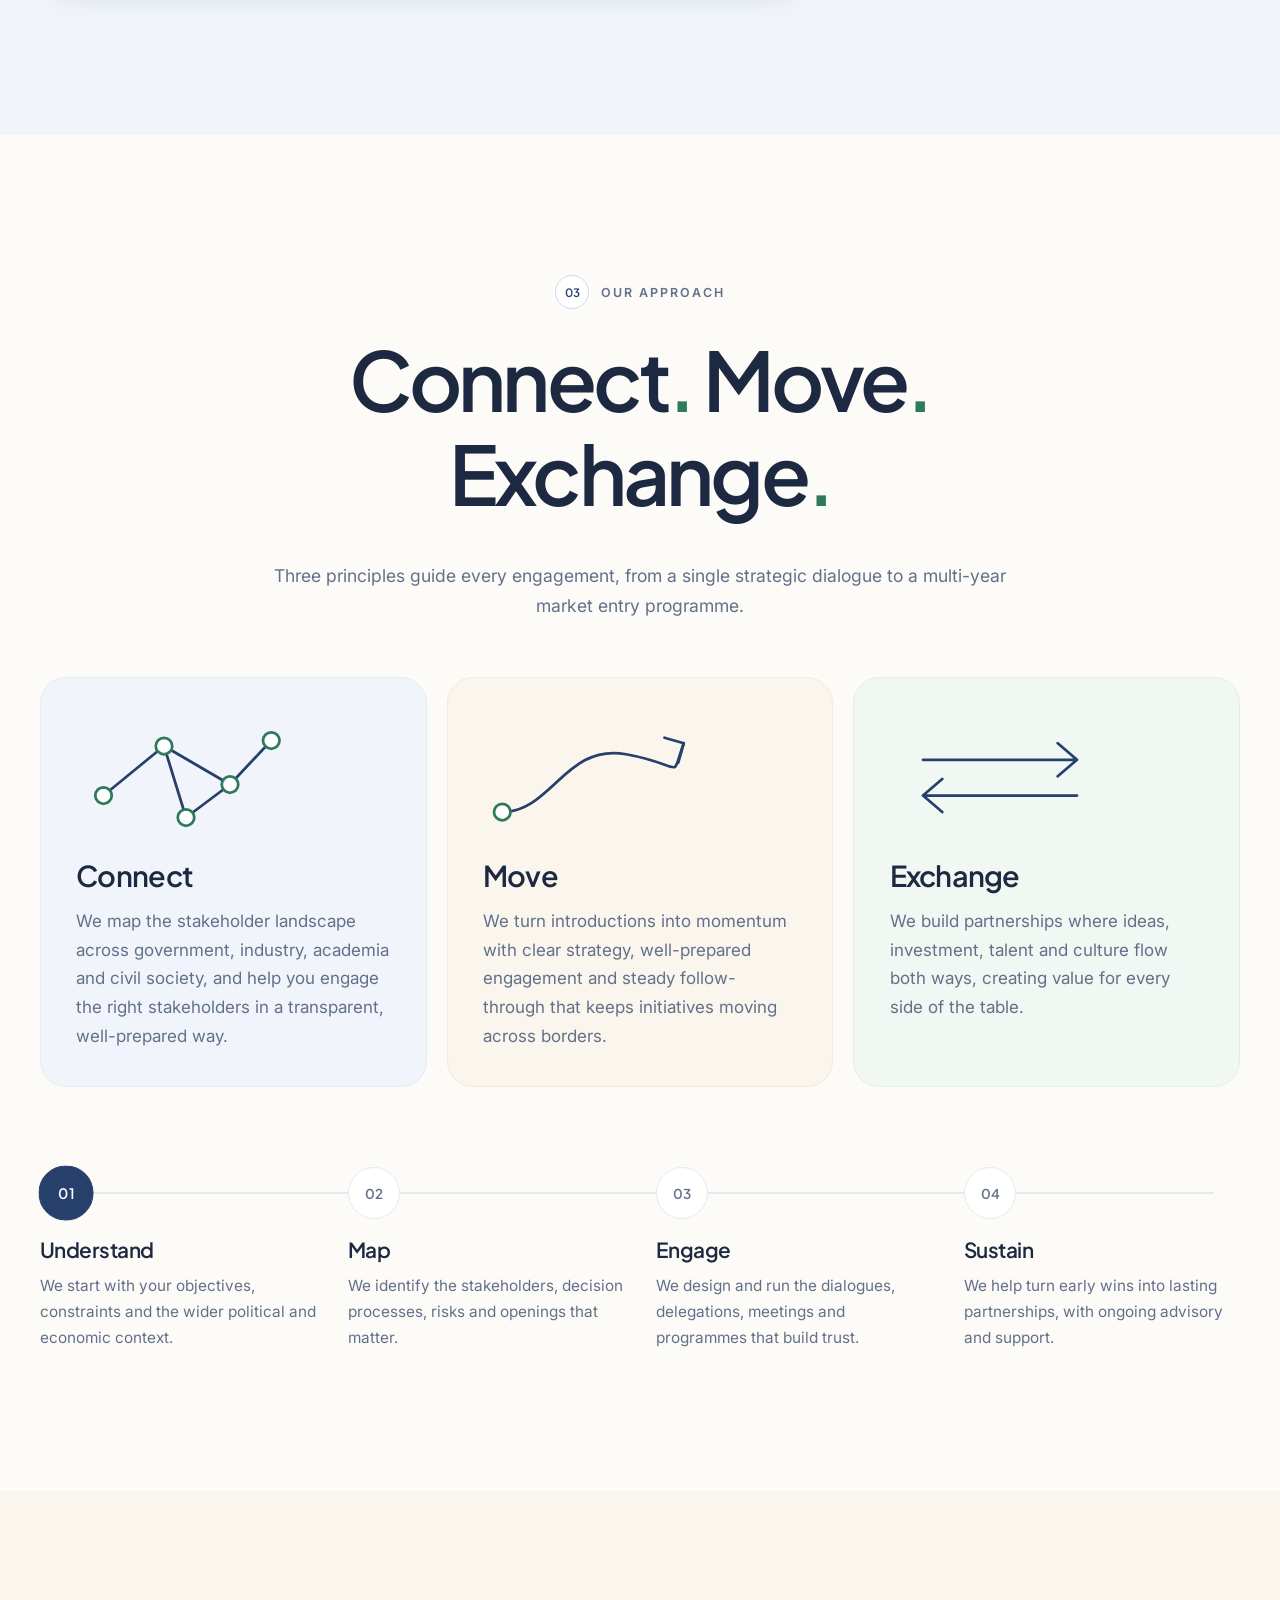
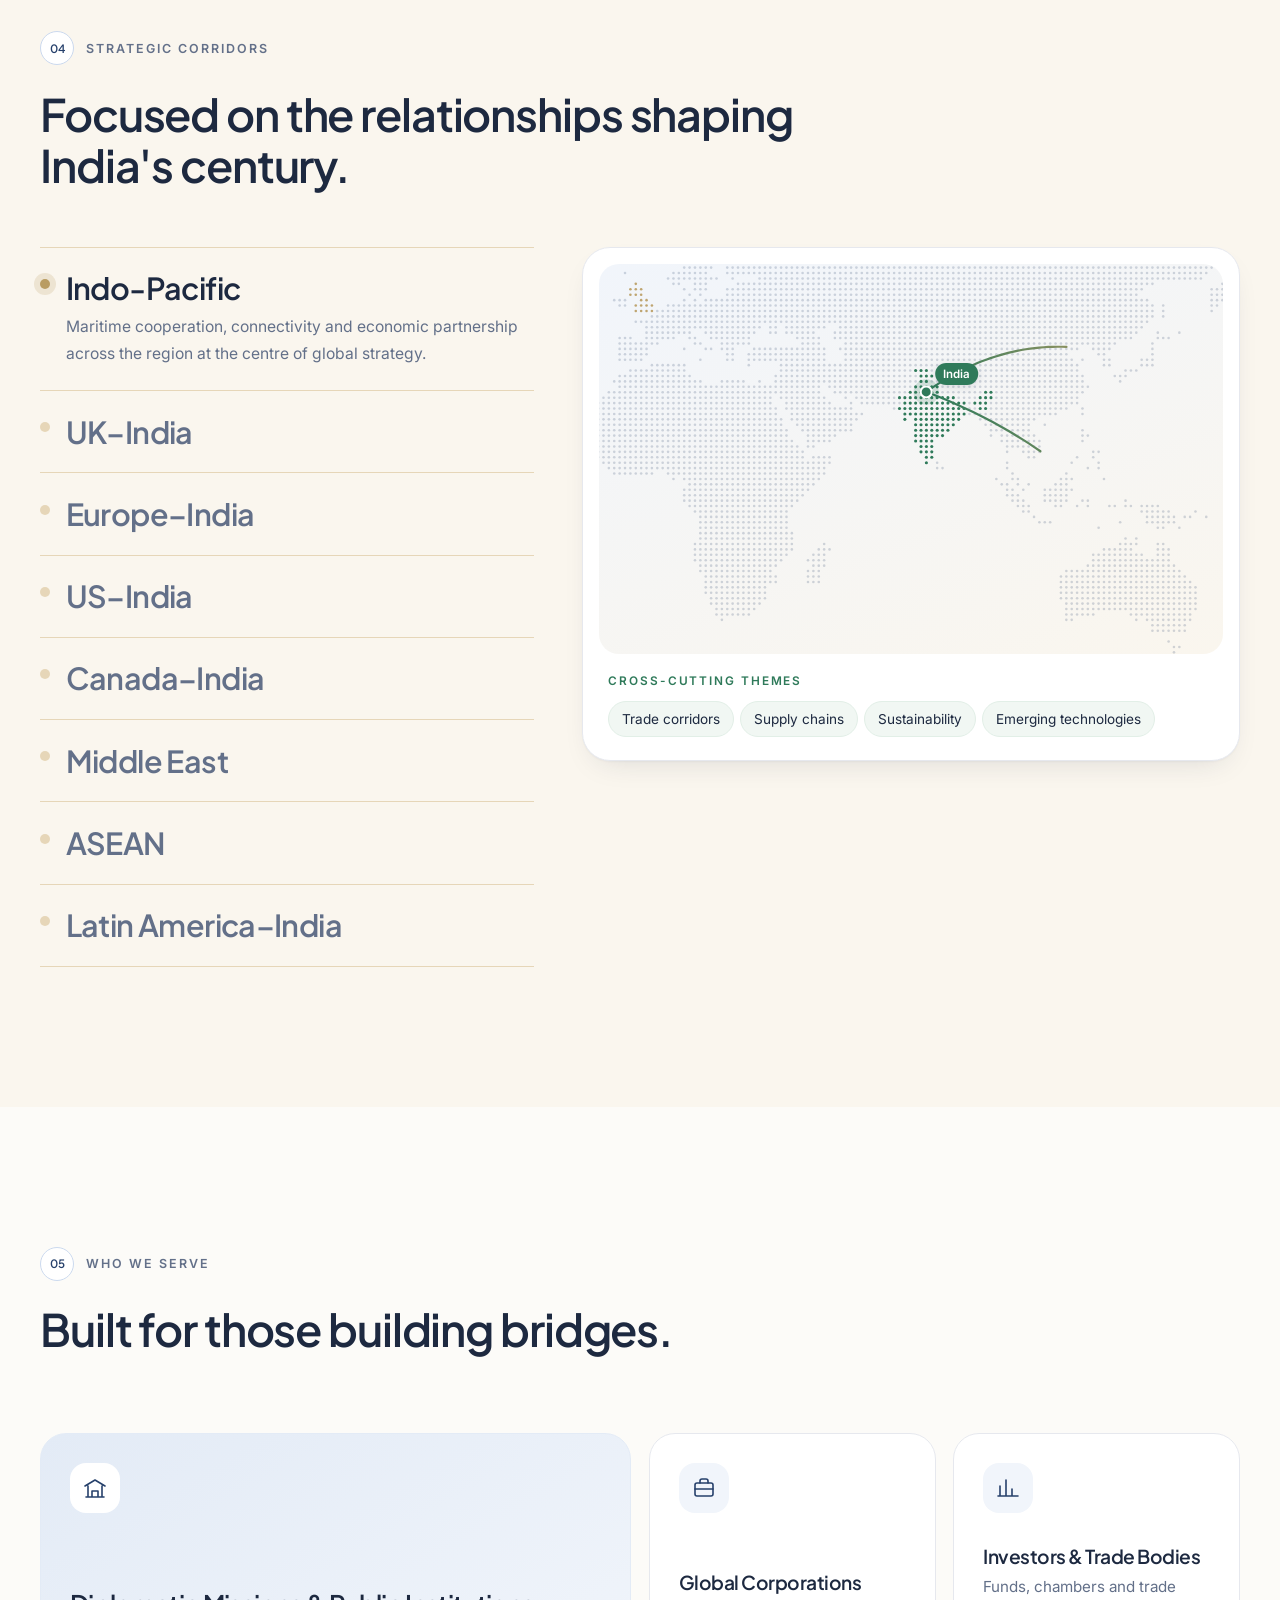
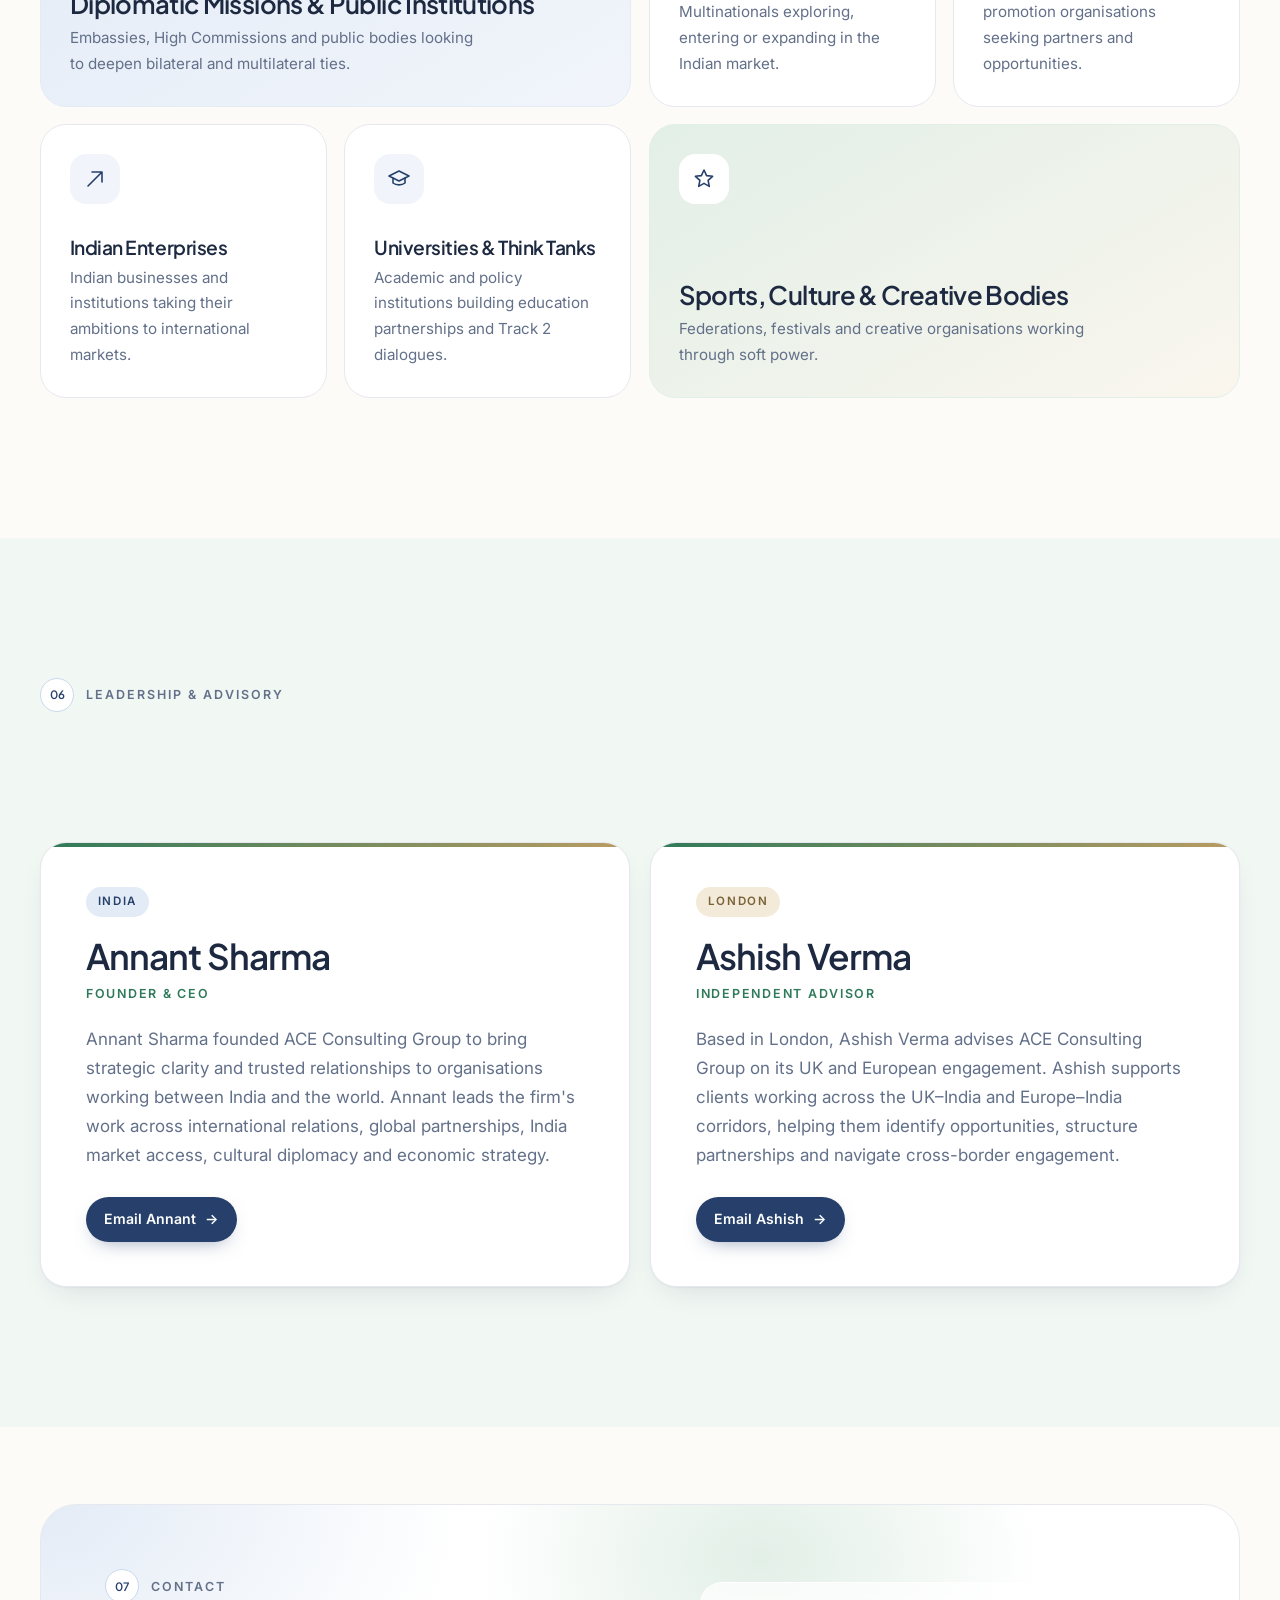
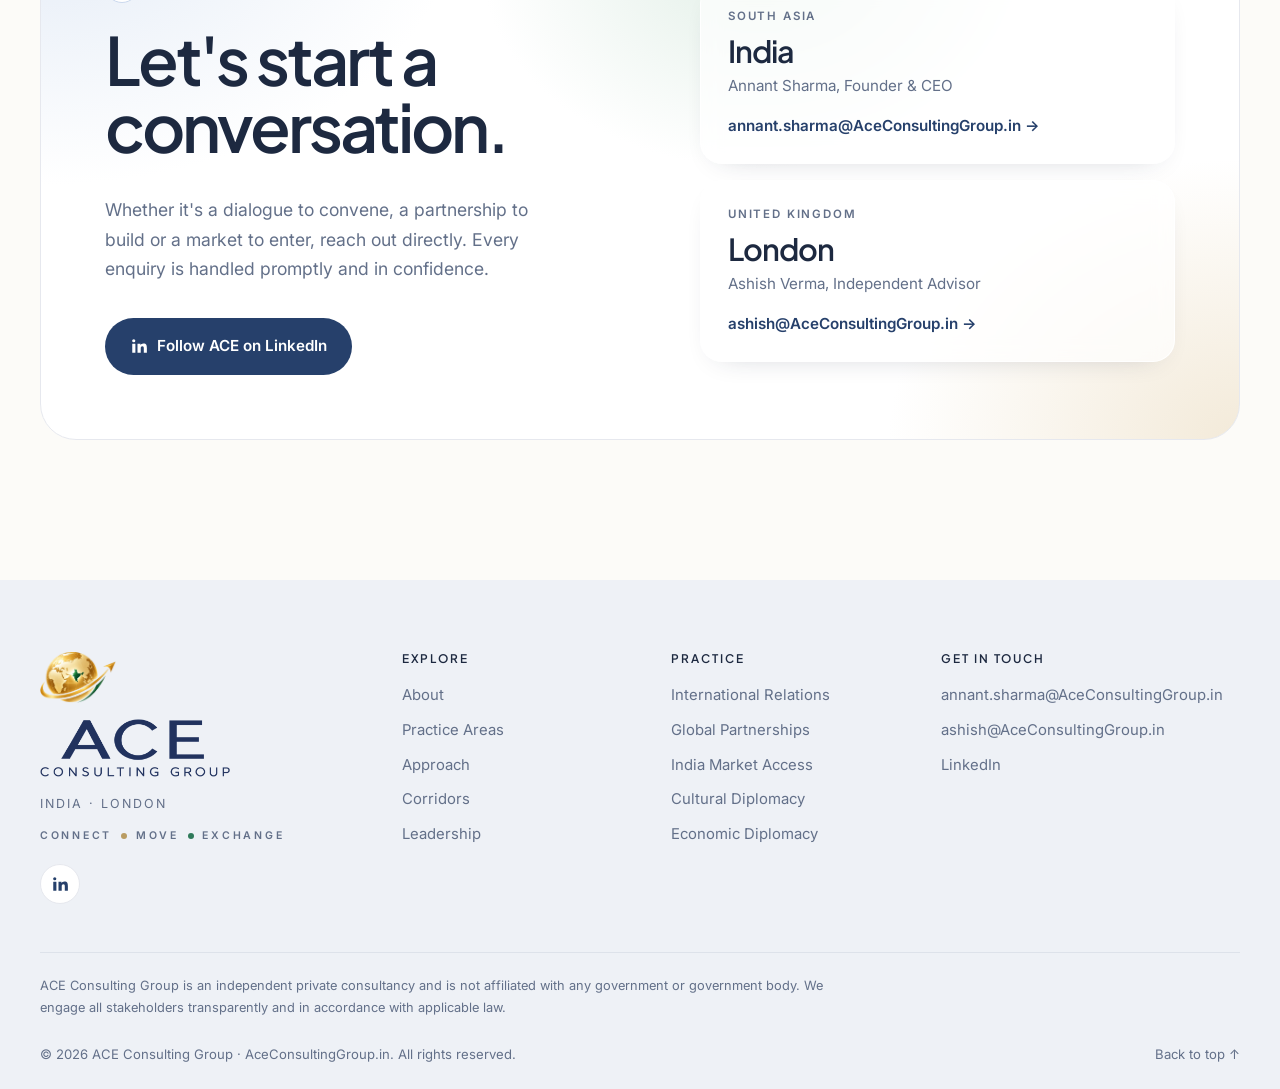
==== commit d510a62a: "Update logo: A in ACE now has its crossbar (new wordmark, logo and share image) Co-Authored-By: Clau" ====
--- a/index.html
+++ b/index.html
@@ -13,7 +13,7 @@
   <meta property="og:title" content="ACE Consulting Group | Connect • Move • Exchange">
   <meta property="og:description" content="Strategic advisory at the intersection of diplomacy, geopolitics and markets, bridging India and the world.">
   <meta property="og:url" content="https://aceconsultinggroup.in/">
-  <meta property="og:image" content="https://aceconsultinggroup.in/assets/og-image.jpg">
+  <meta property="og:image" content="https://aceconsultinggroup.in/assets/og-image-v2.jpg">
   <meta name="twitter:card" content="summary_large_image">
 
   <link rel="icon" type="image/png" href="/assets/favicon.png">
@@ -30,7 +30,7 @@
     "@type": "ProfessionalService",
     "name": "ACE Consulting Group",
     "url": "https://aceconsultinggroup.in/",
-    "logo": "https://aceconsultinggroup.in/assets/logo.webp",
+    "logo": "https://aceconsultinggroup.in/assets/logo-v2.webp",
     "slogan": "Connect • Move • Exchange",
     "email": "annant.sharma@aceconsultinggroup.in",
     "areaServed": "Worldwide",
@@ -51,7 +51,7 @@
     <div class="container nav">
       <a class="brand" href="#top" aria-label="ACE Consulting Group, home">
         <img src="/assets/emblem.webp" alt="" width="54" height="37">
-        <img class="brand-wordmark" src="/assets/wordmark.webp" alt="ACE Consulting Group" width="725" height="220">
+        <img class="brand-wordmark" src="/assets/wordmark-v2.webp" alt="ACE Consulting Group" width="726" height="220">
       </a>
       <button class="nav-toggle" aria-expanded="false" aria-controls="nav-menu" aria-label="Open menu">
         <span></span><span></span><span></span>
@@ -450,7 +450,7 @@
     <div class="container footer-grid">
       <div class="footer-brand">
         <img src="/assets/emblem.webp" alt="" width="84" height="56">
-        <img class="footer-wordmark" src="/assets/wordmark.webp" alt="ACE Consulting Group" width="725" height="220">
+        <img class="footer-wordmark" src="/assets/wordmark-v2.webp" alt="ACE Consulting Group" width="726" height="220">
         <p class="footer-offices">India &middot; London</p>
         <p class="tagline small"><span>Connect</span><i class="dot dot-gold"></i><span>Move</span><i class="dot dot-green"></i><span>Exchange</span></p>
         <a class="social" href="https://www.linkedin.com/company/ace-consulting-group-acg/" target="_blank" rel="noopener" aria-label="ACE Consulting Group on LinkedIn"><svg viewBox="0 0 24 24" aria-hidden="true"><circle cx="5" cy="5" r="2.1"/><rect x="3" y="9" width="4.2" height="12" rx=".4"/><path d="M10 9h3.9v1.7h.1c.5-1 1.9-2.1 3.9-2.1 4.1 0 4.6 2.7 4.6 6.1V21h-4.1v-5.6c0-1.4 0-3.1-1.9-3.1s-2.2 1.5-2.2 3V21H10z"/></svg></a>
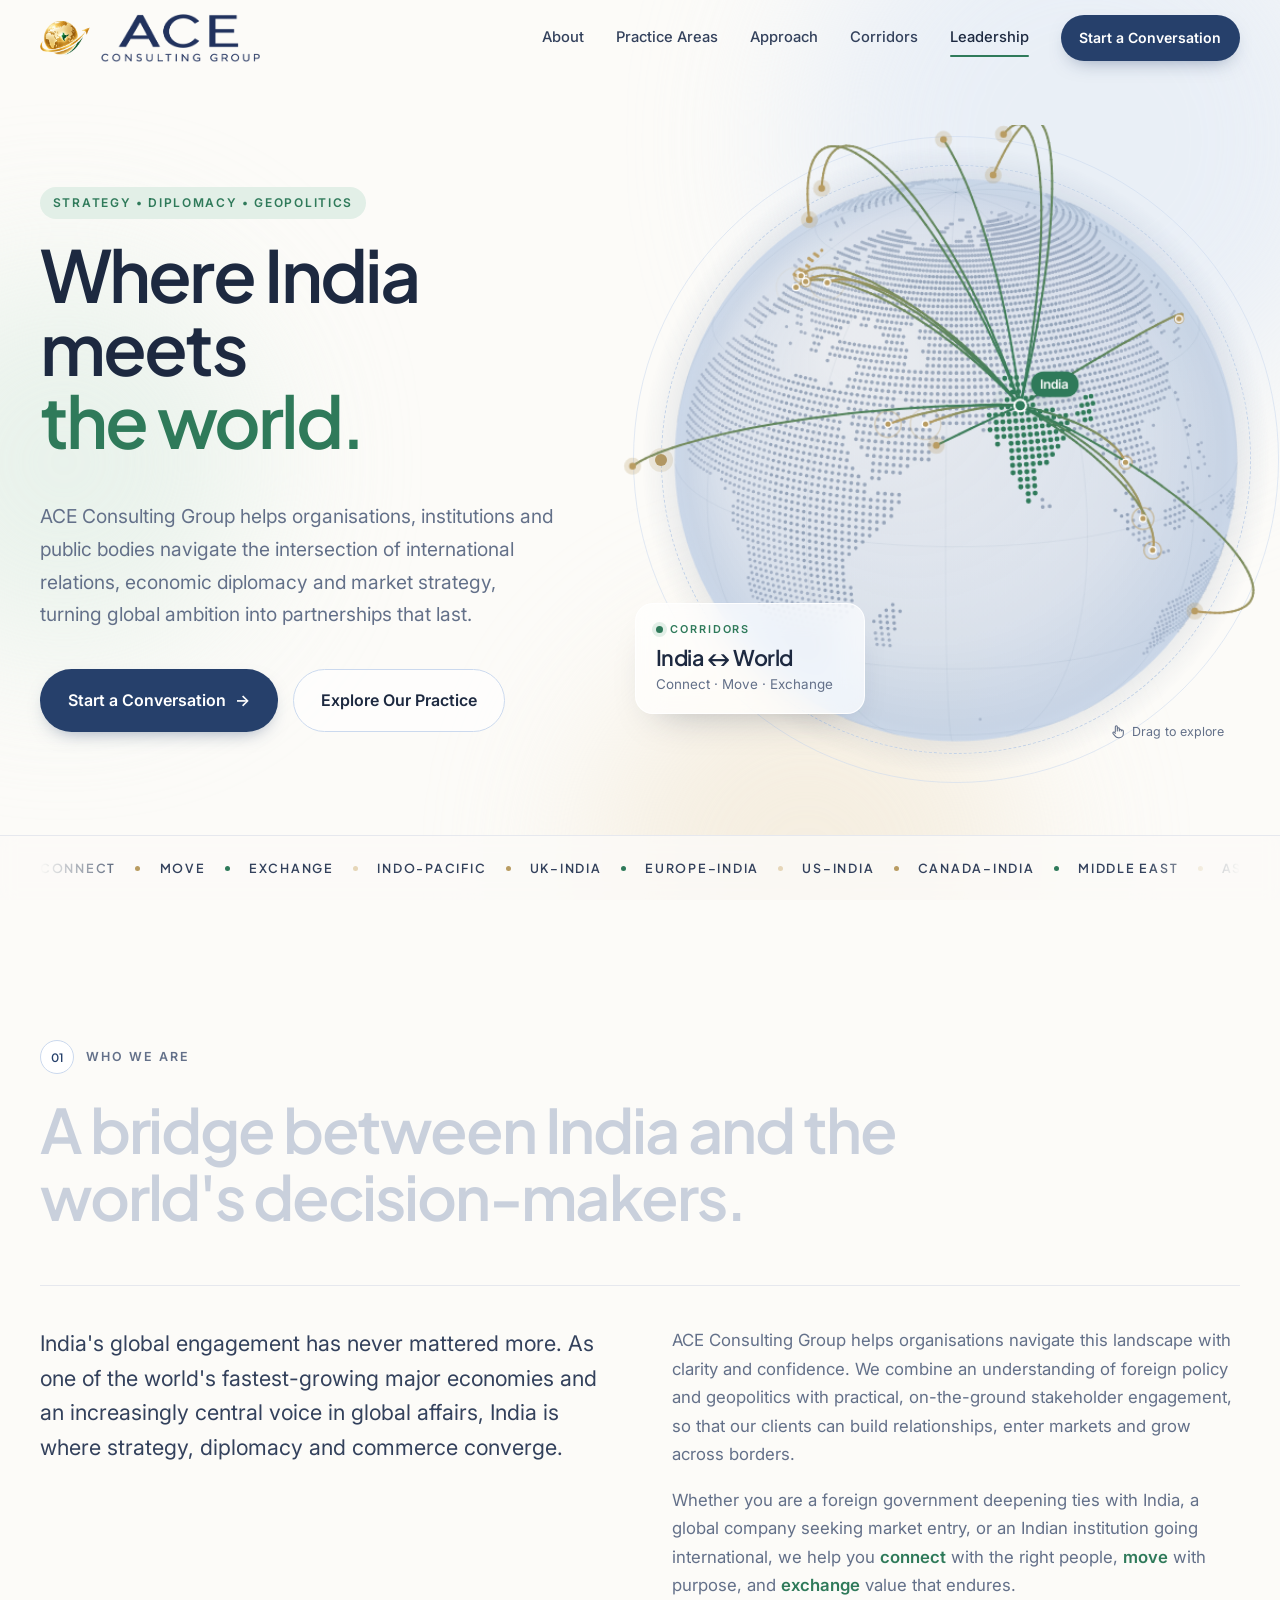
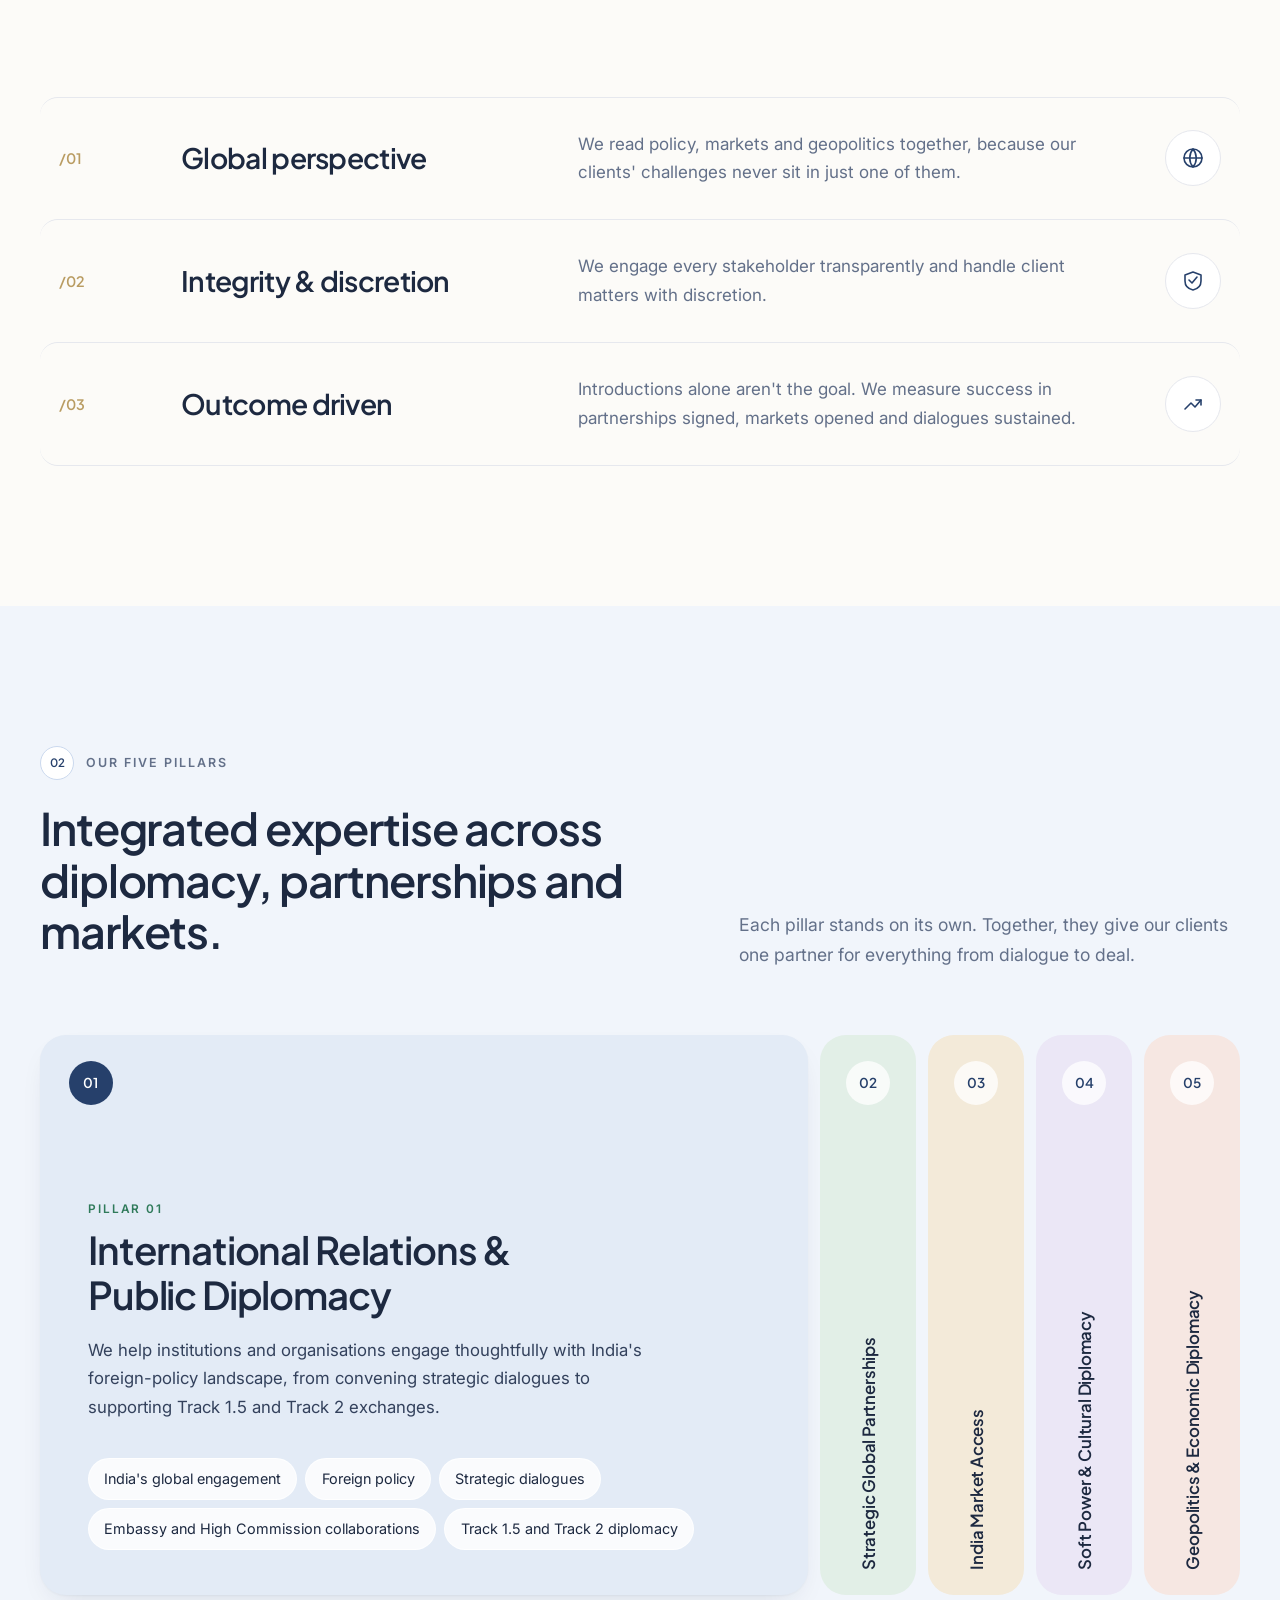
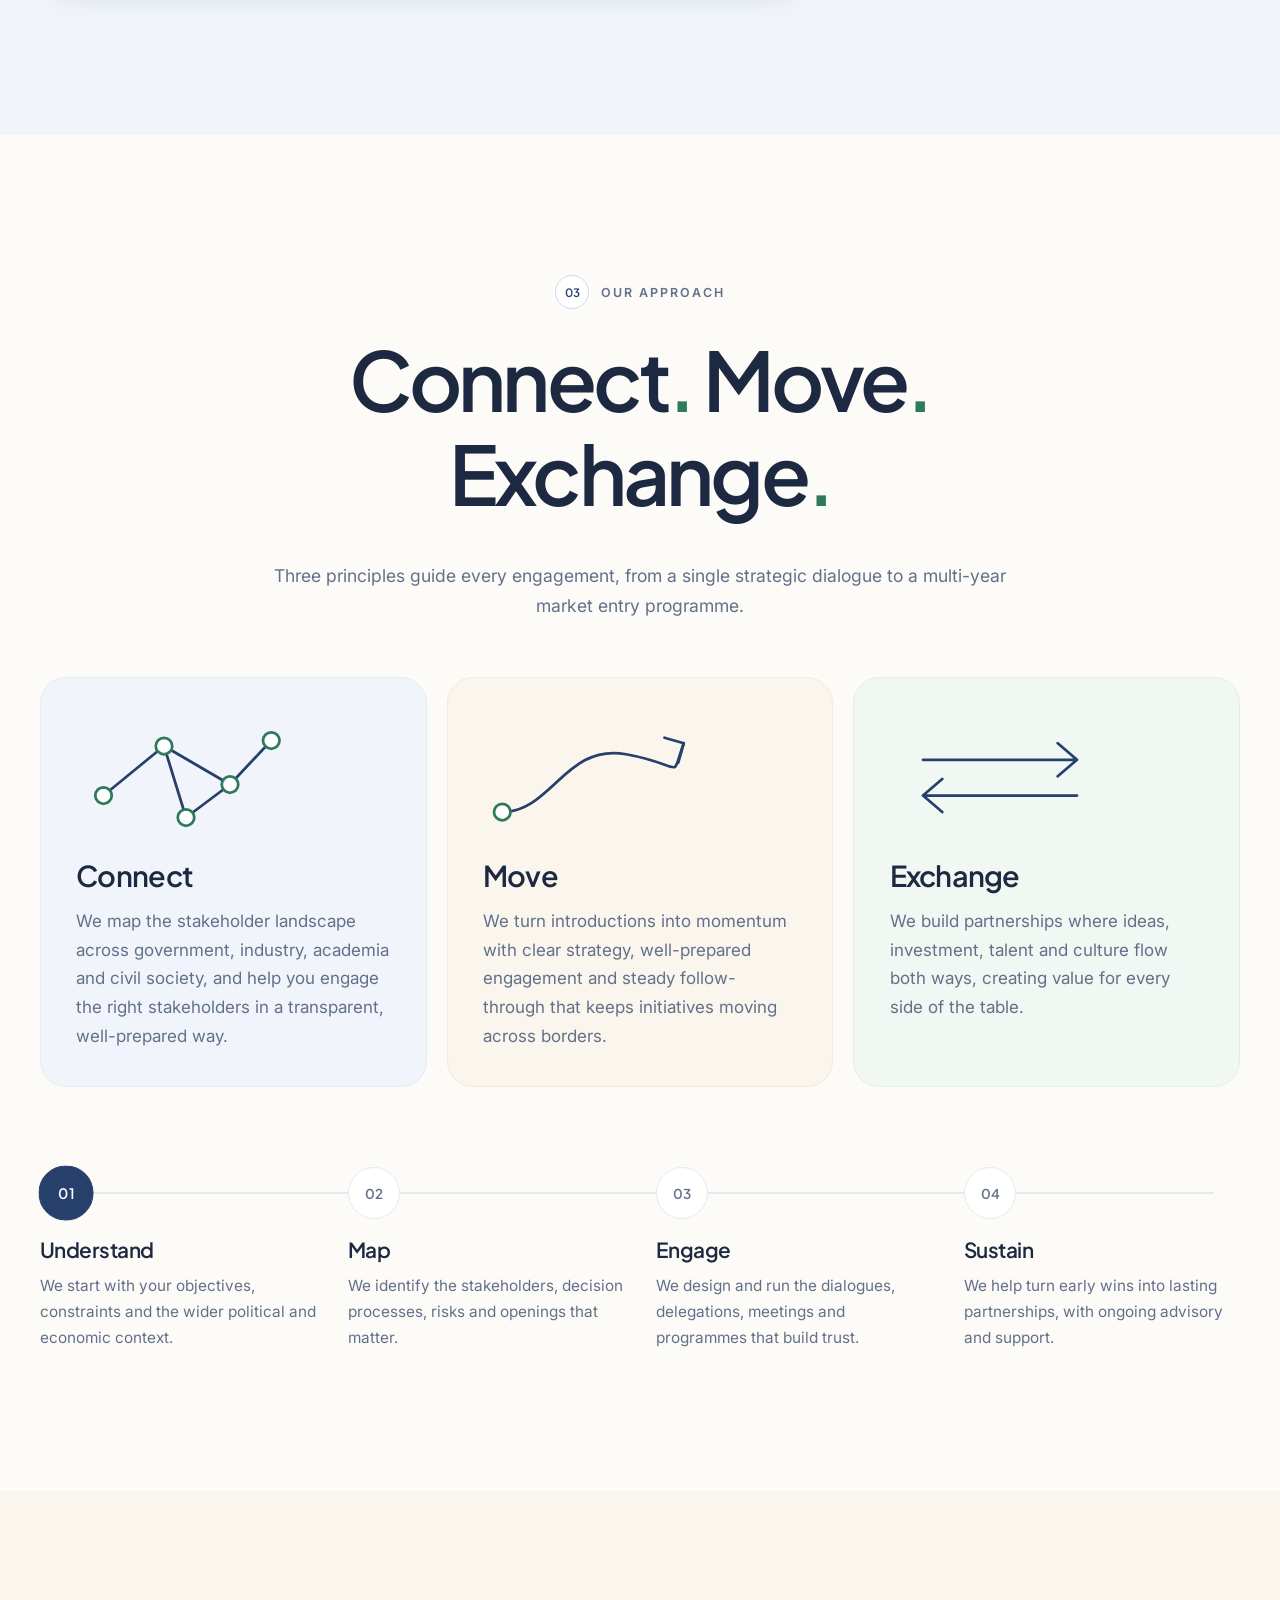
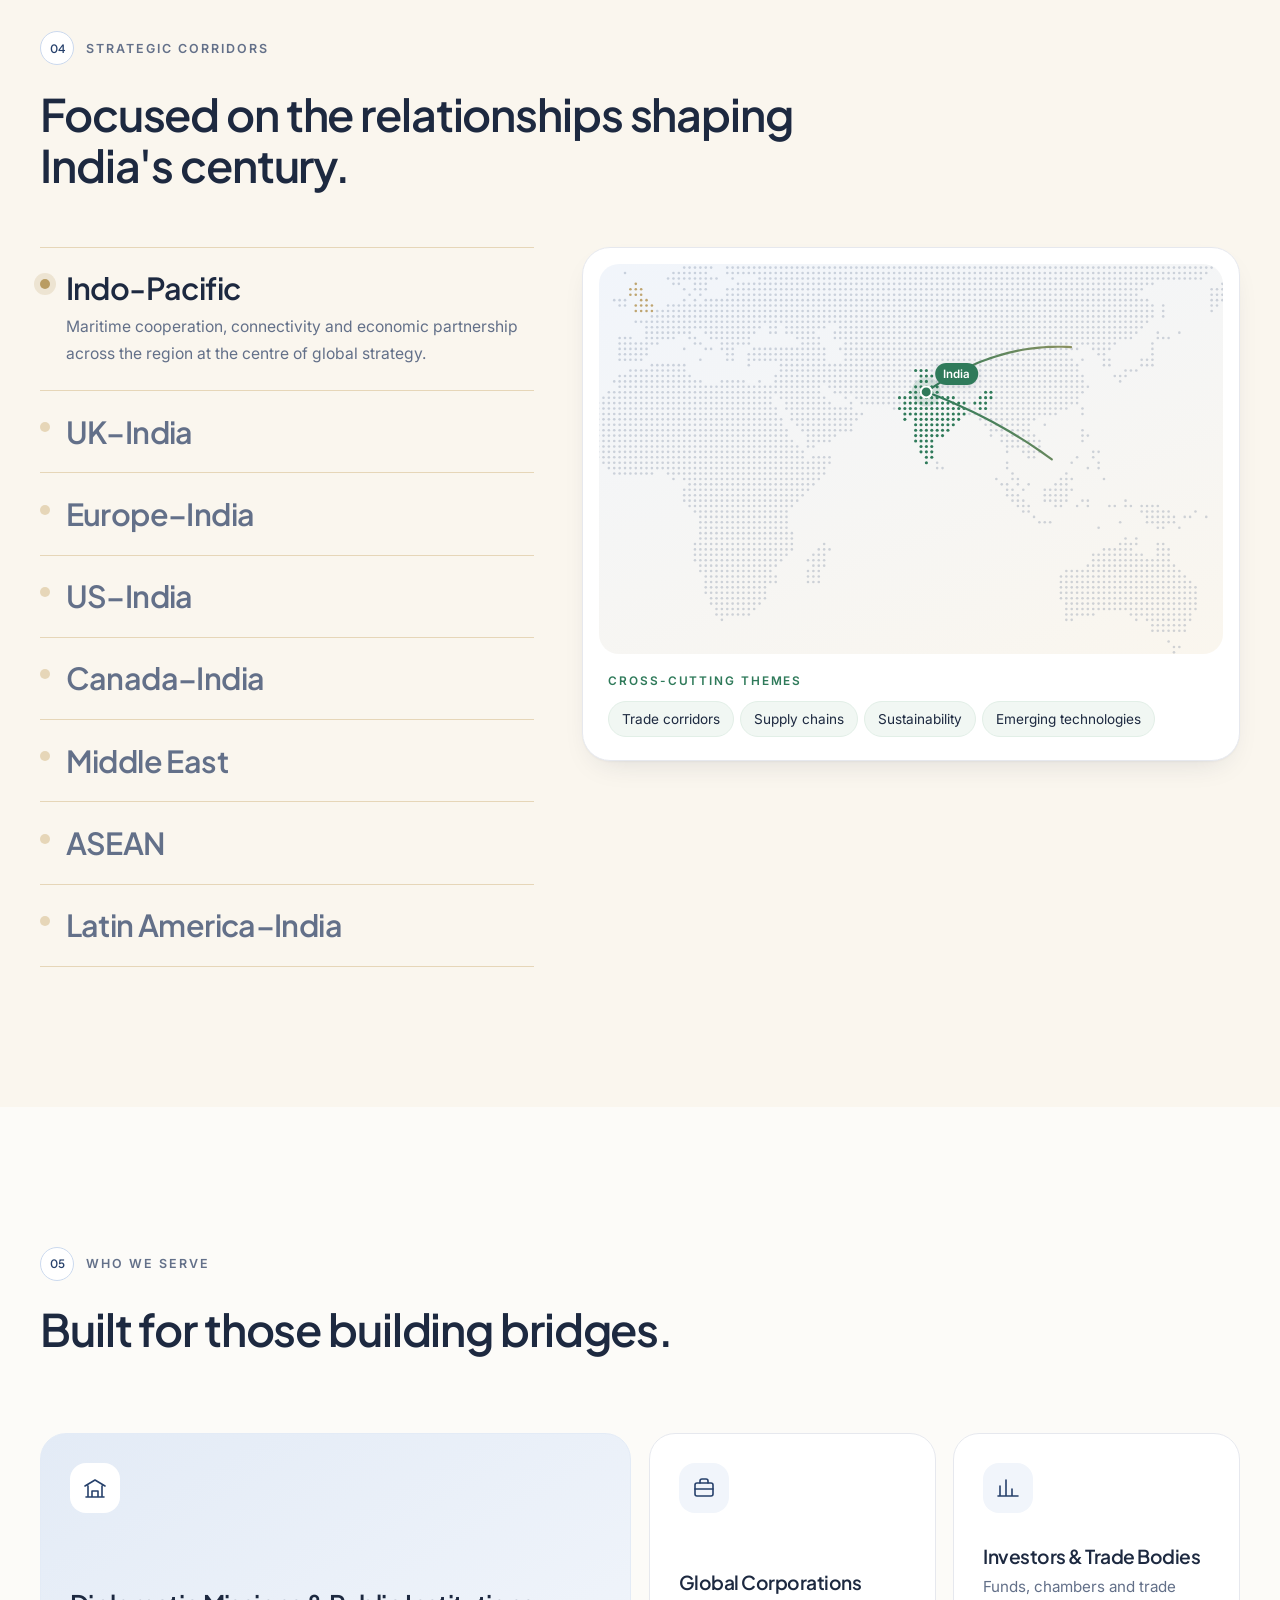
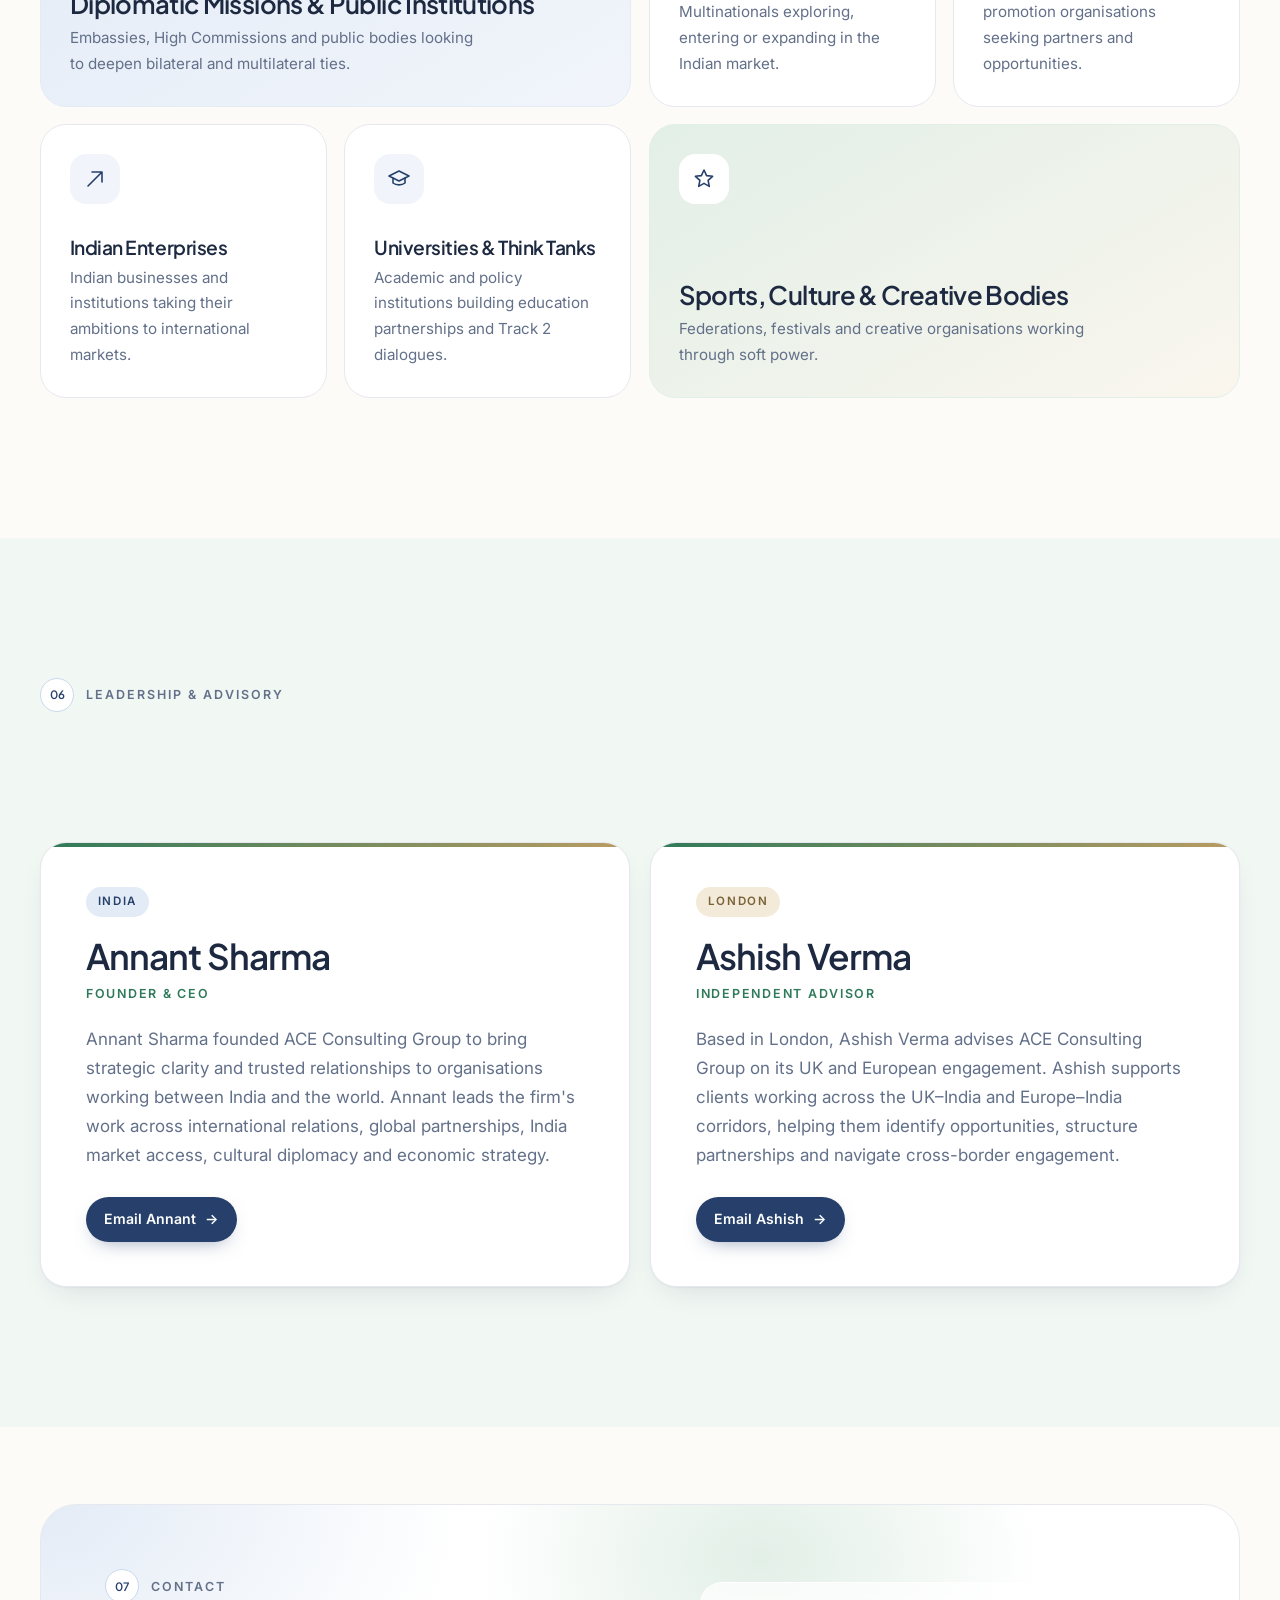
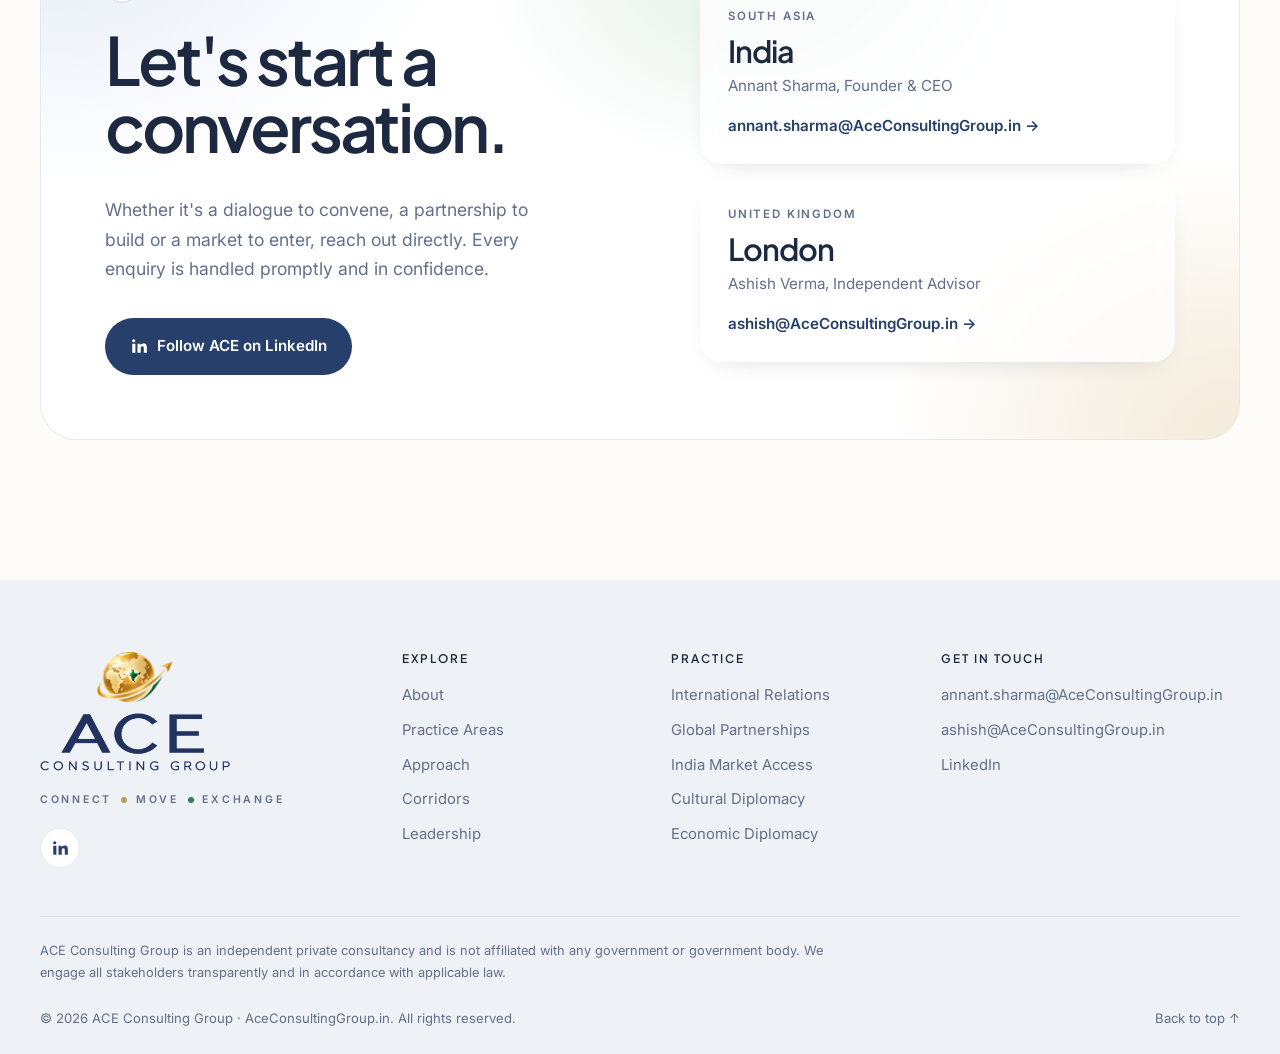
==== commit 9b6b7a41: "Footer: centre globe above wordmark, remove office locations line Co-Authored-By: Claude Opus 5.5 <n" ====
--- a/index.html
+++ b/index.html
@@ -449,9 +449,10 @@
   <footer class="site-footer">
     <div class="container footer-grid">
       <div class="footer-brand">
-        <img src="/assets/emblem.webp" alt="" width="84" height="56">
-        <img class="footer-wordmark" src="/assets/wordmark-v2.webp" alt="ACE Consulting Group" width="726" height="220">
-        <p class="footer-offices">India &middot; London</p>
+        <div class="footer-logo">
+          <img src="/assets/emblem.webp" alt="" width="84" height="56">
+          <img class="footer-wordmark" src="/assets/wordmark-v2.webp" alt="ACE Consulting Group" width="726" height="220">
+        </div>
         <p class="tagline small"><span>Connect</span><i class="dot dot-gold"></i><span>Move</span><i class="dot dot-green"></i><span>Exchange</span></p>
         <a class="social" href="https://www.linkedin.com/company/ace-consulting-group-acg/" target="_blank" rel="noopener" aria-label="ACE Consulting Group on LinkedIn"><svg viewBox="0 0 24 24" aria-hidden="true"><circle cx="5" cy="5" r="2.1"/><rect x="3" y="9" width="4.2" height="12" rx=".4"/><path d="M10 9h3.9v1.7h.1c.5-1 1.9-2.1 3.9-2.1 4.1 0 4.6 2.7 4.6 6.1V21h-4.1v-5.6c0-1.4 0-3.1-1.9-3.1s-2.2 1.5-2.2 3V21H10z"/></svg></a>
       </div>
--- a/styles.css
+++ b/styles.css
@@ -322,12 +322,12 @@
 /* Footer */
 .site-footer { background: #eef1f6; color: var(--muted); padding: 72px 0 0; font-size: .93rem; }
 .footer-grid { display: grid; grid-template-columns: 1.4fr 1fr 1fr 1.3fr; gap: 2.5rem; padding-bottom: 3rem; }
-.footer-brand img { width: 76px; margin-bottom: 1rem; }
+.footer-logo { display: flex; flex-direction: column; align-items: center; width: 190px; margin-bottom: 1.3rem; }
+.footer-logo img:first-child { width: 76px; margin-bottom: .6rem; }
 .social { display: inline-grid; place-items: center; width: 40px; height: 40px; margin-top: 1.2rem; border-radius: 50%; background: #fff; border: 1px solid var(--line); color: var(--navy); transition: background .2s ease, color .2s ease; }
 .site-footer .social { display: inline-grid; margin-bottom: 0; }
 .site-footer .social:hover { background: #0a66c2; border-color: #0a66c2; color: #fff; }
-.footer-offices { font-size: .78rem; letter-spacing: .16em; text-transform: uppercase; color: var(--muted); margin-bottom: .8rem; }
-.footer-brand .footer-wordmark { width: 190px; height: auto; margin-bottom: 1rem; }
+.footer-logo .footer-wordmark { width: 190px; height: auto; }
 .site-footer h4 { color: var(--ink); font-size: .74rem; letter-spacing: .16em; text-transform: uppercase; margin-bottom: 1.1rem; }
 .site-footer nav a, .footer-grid > div > a { display: block; text-decoration: none; margin-bottom: .6rem; word-break: break-word; }
 .site-footer a:hover { color: var(--navy); }
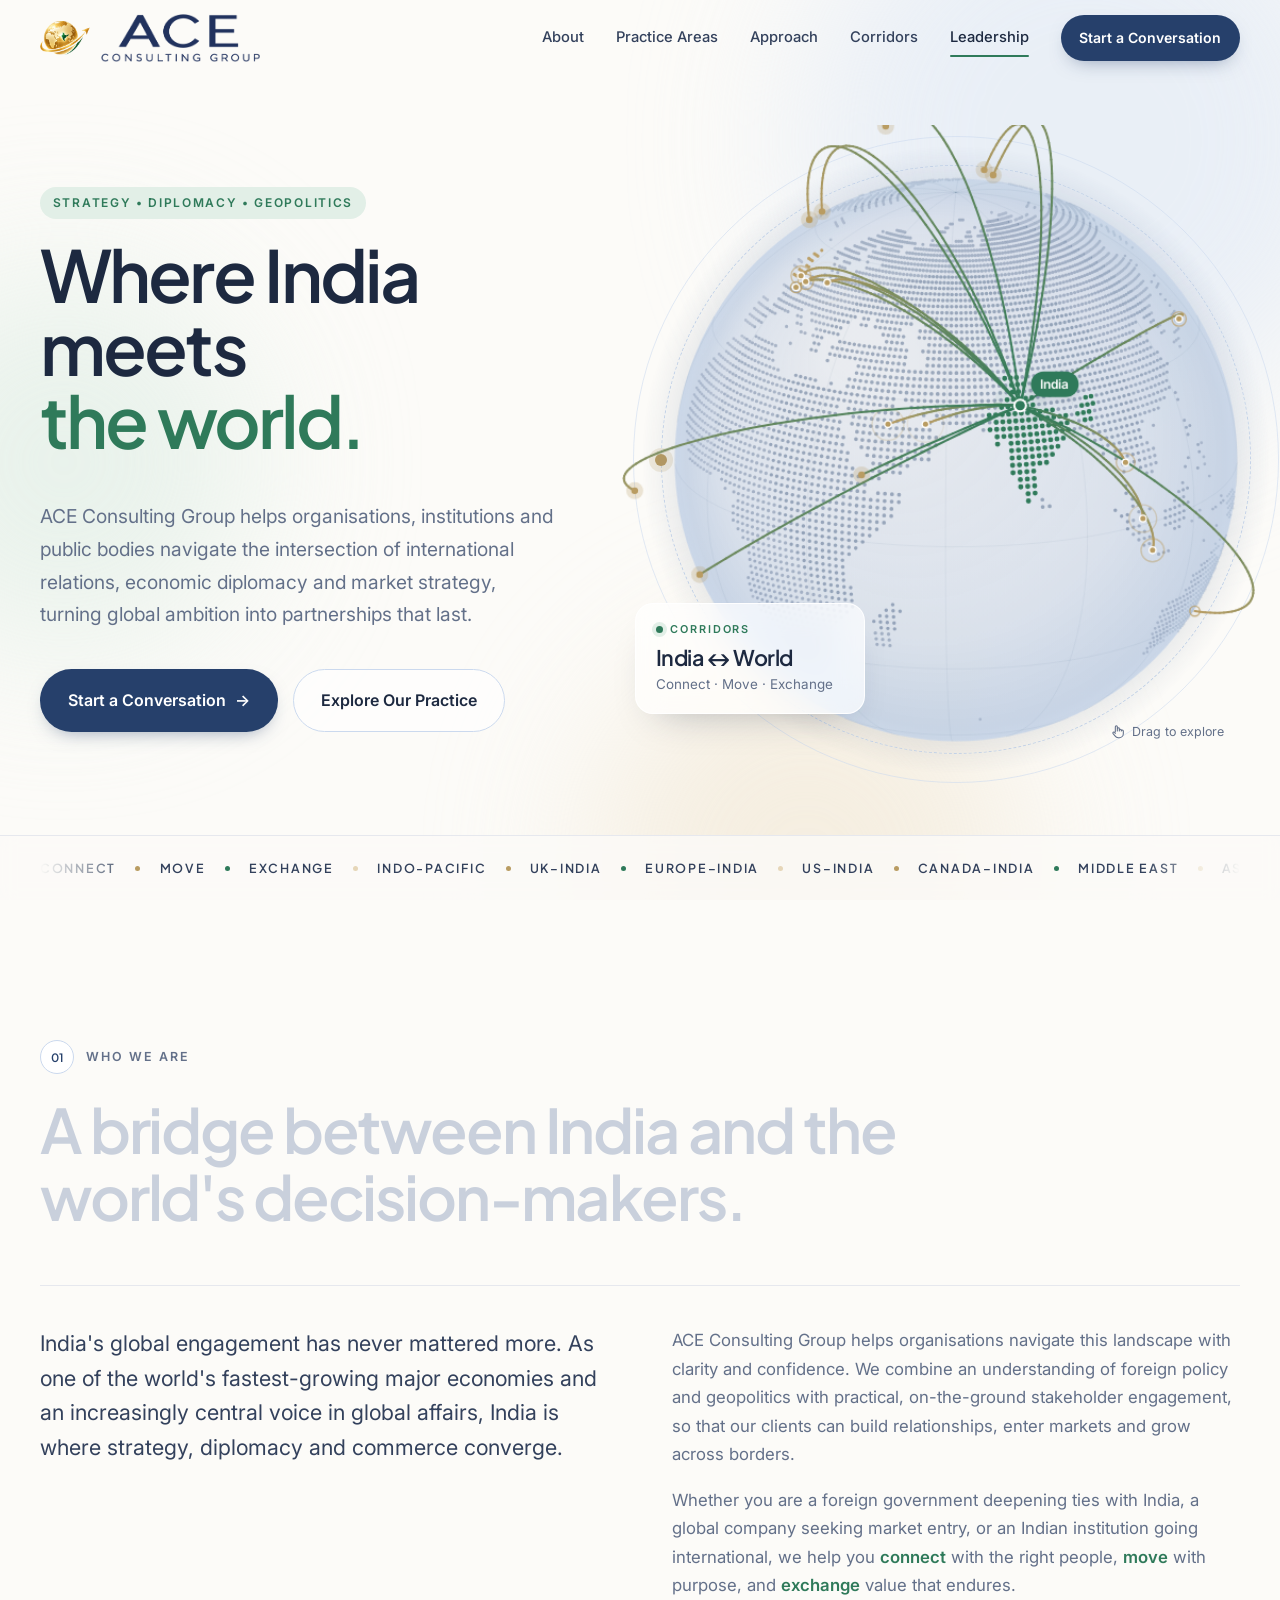
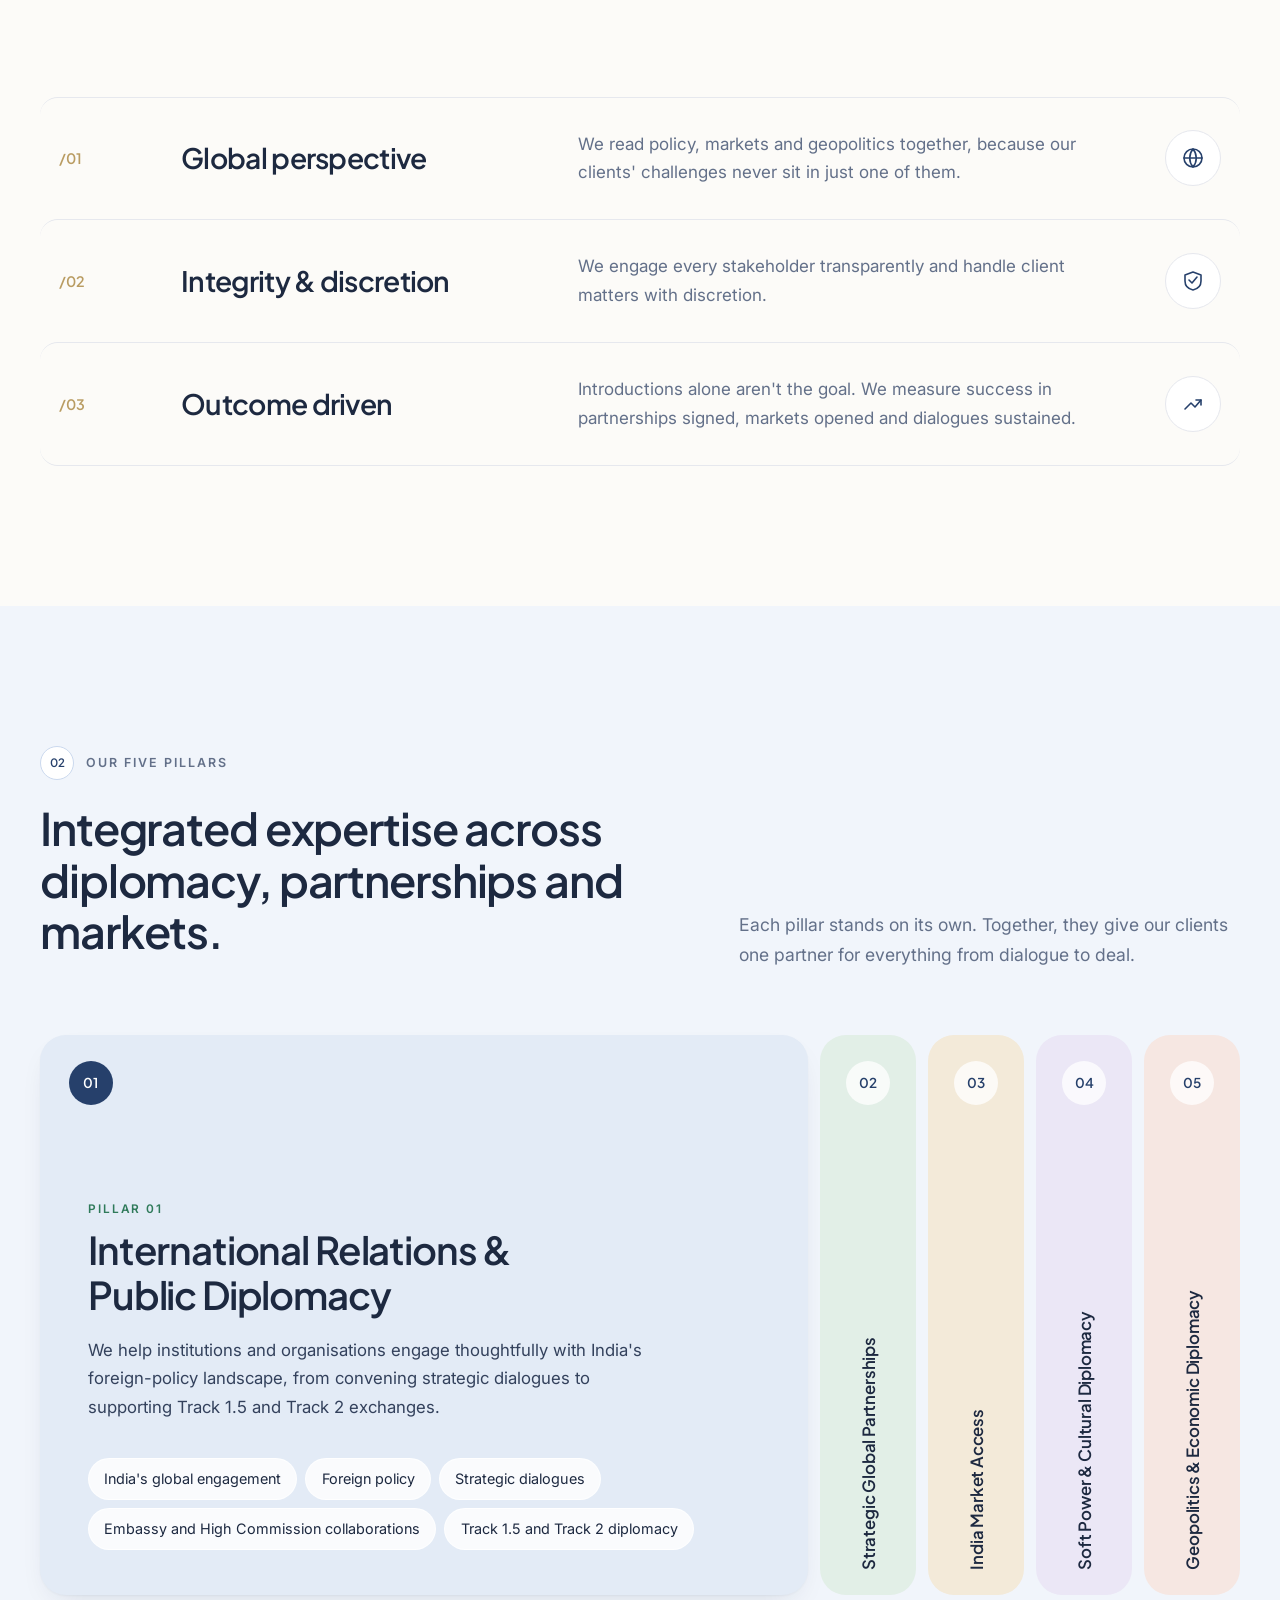
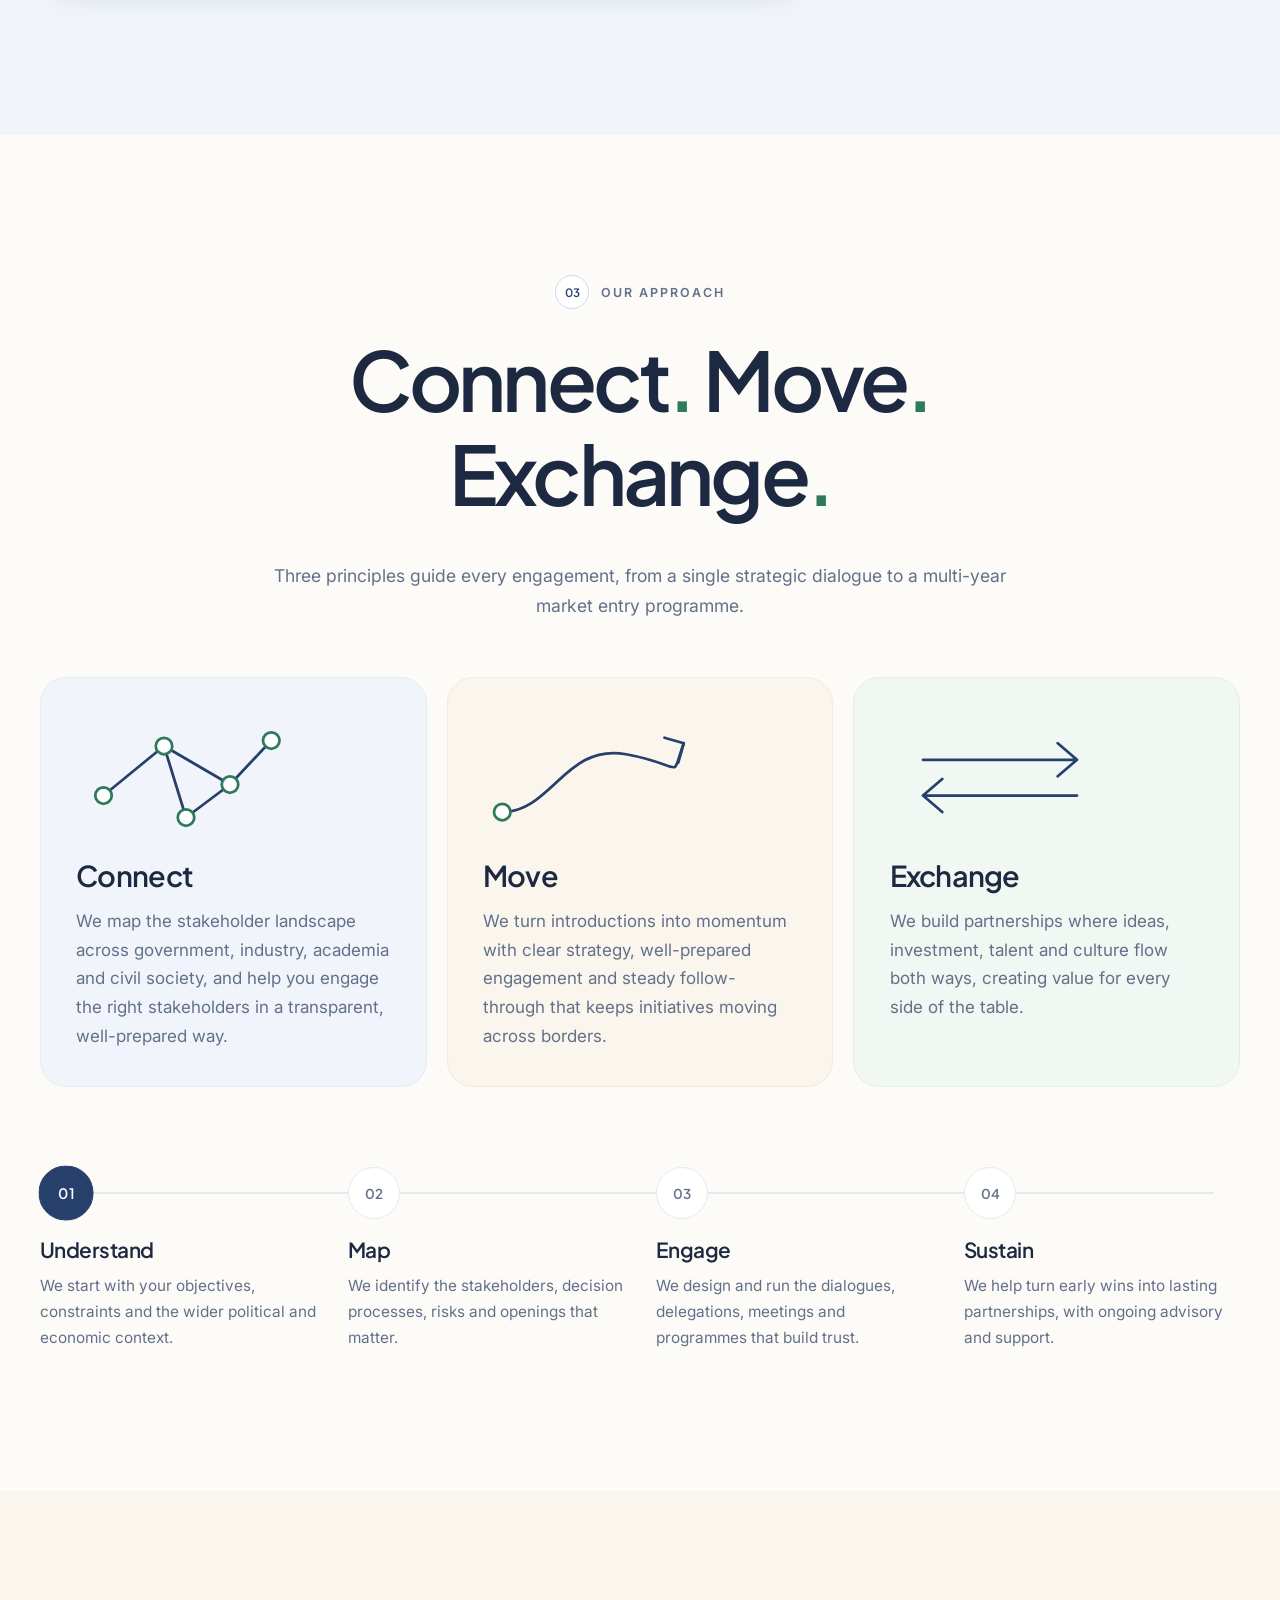
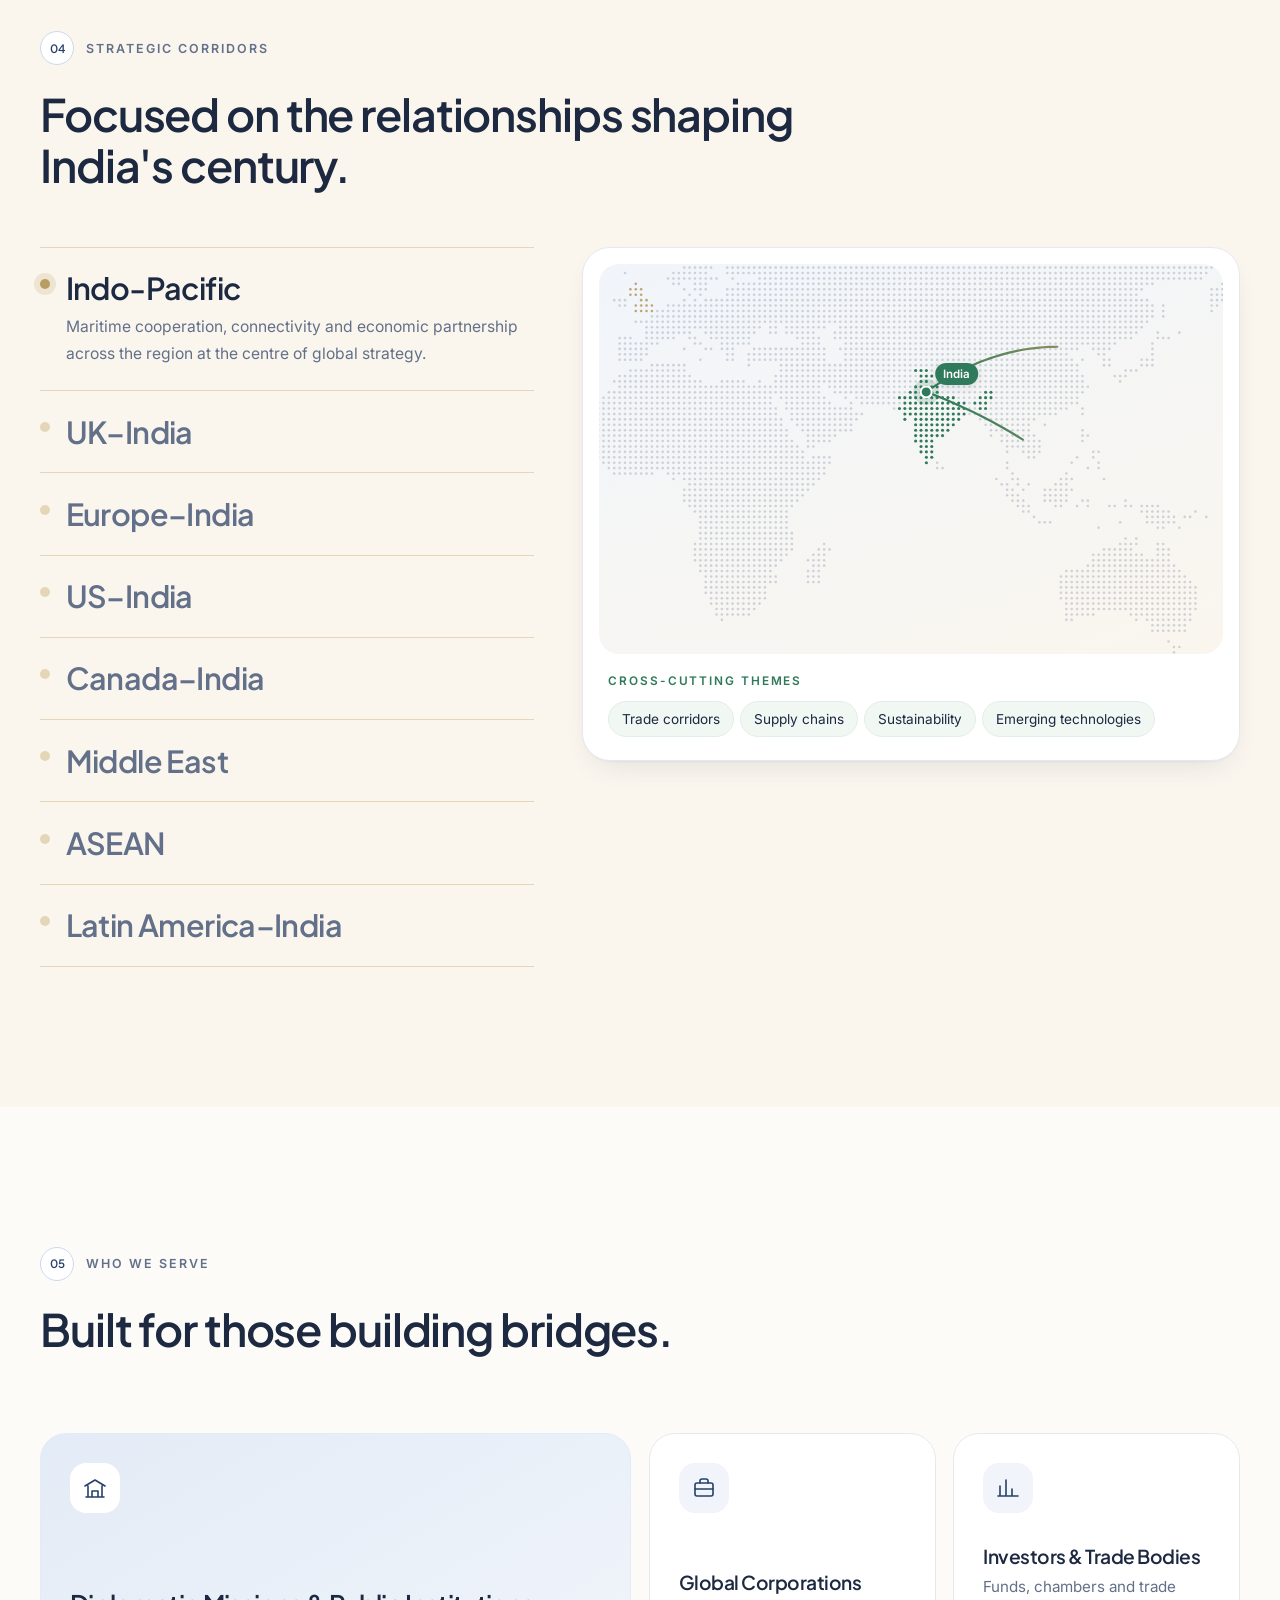
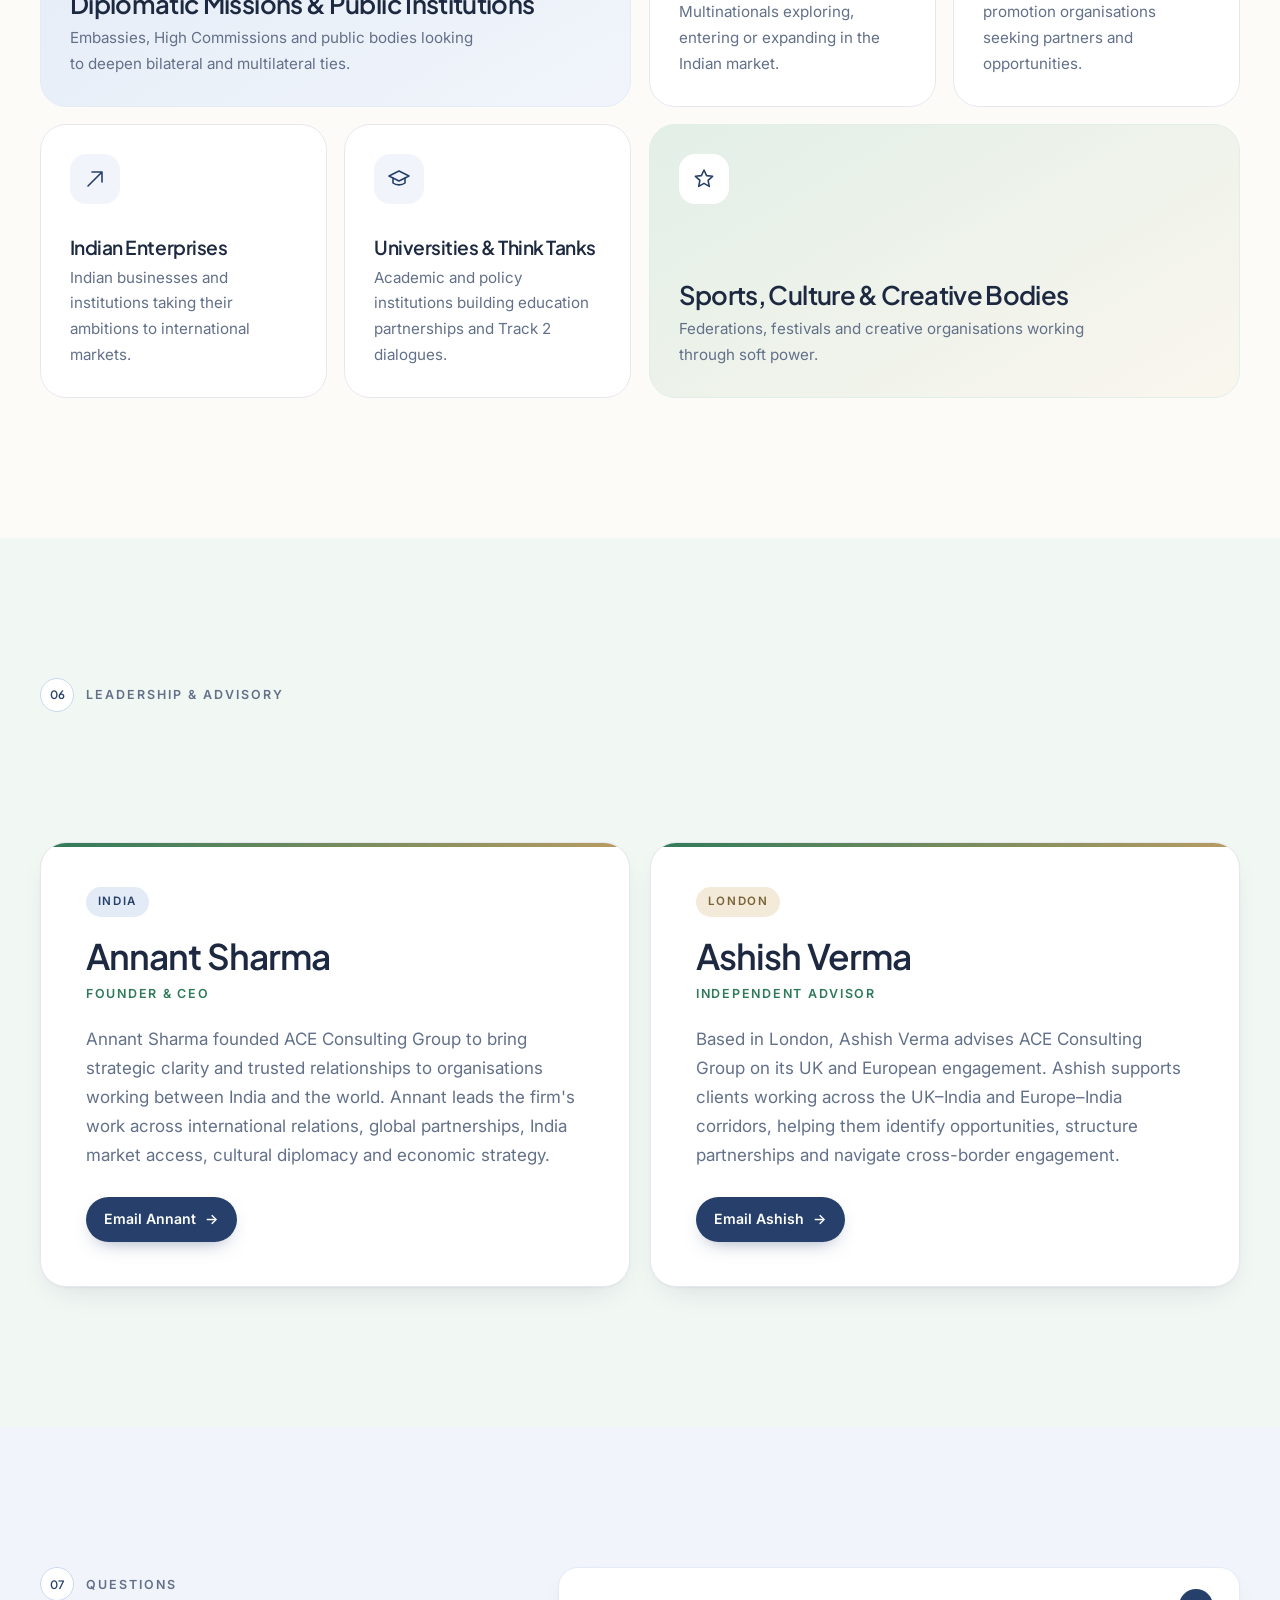
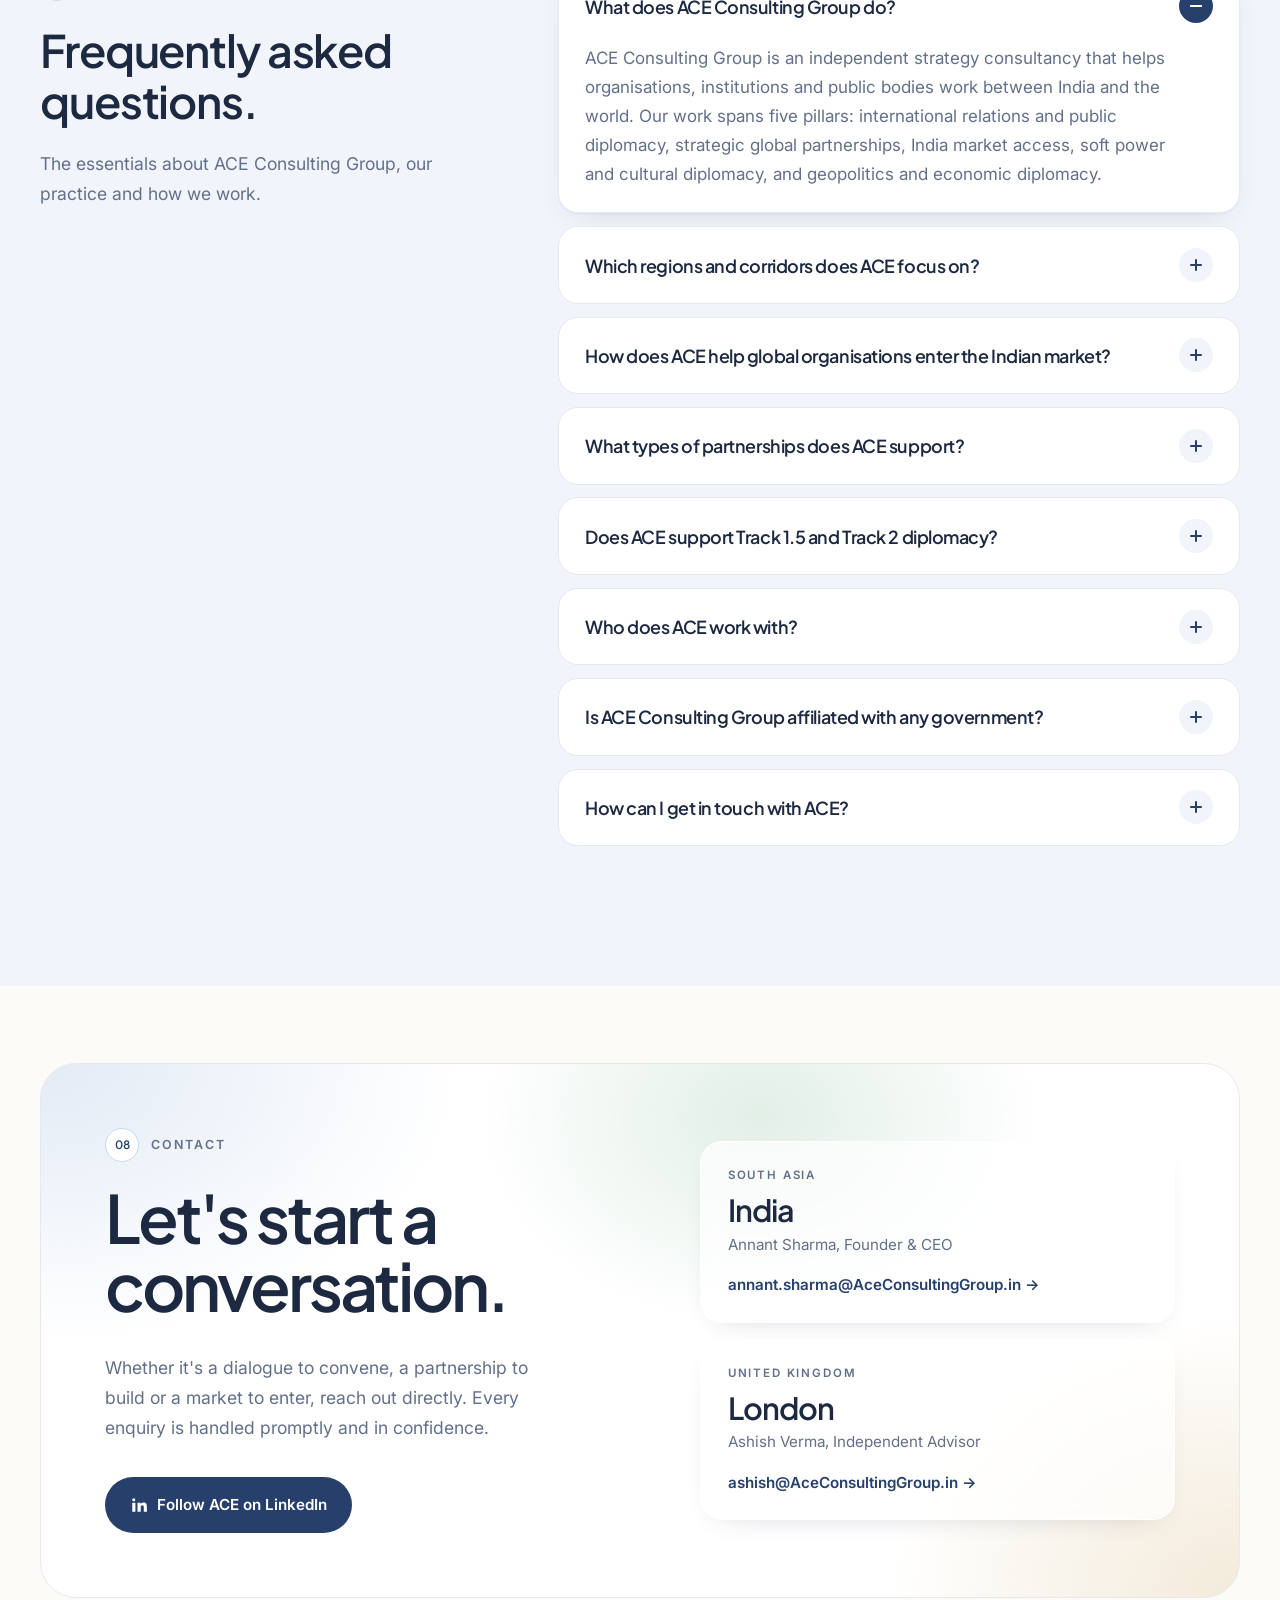
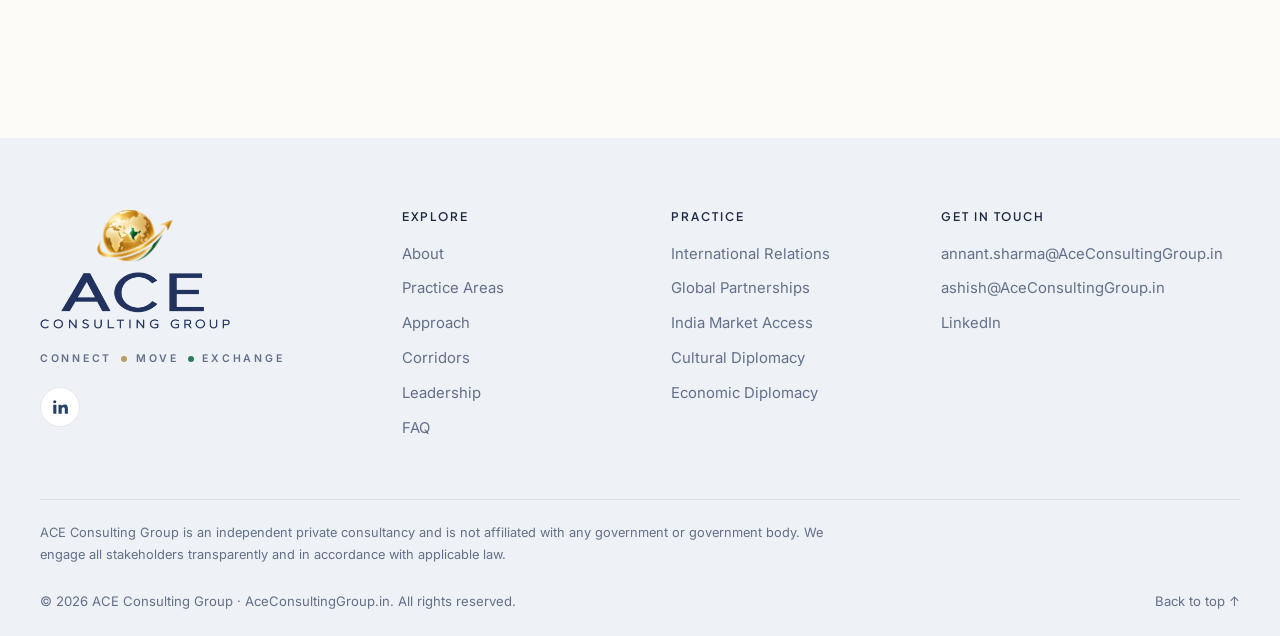
==== commit 9ca07995: "SEO and AI-search improvements: richer meta and social tags, full schema graph, FAQ section, clean H" ====
--- a/index.html
+++ b/index.html
@@ -3,18 +3,27 @@
 <head>
   <meta charset="utf-8">
   <meta name="viewport" content="width=device-width, initial-scale=1">
-  <title>ACE Consulting Group | International Relations, Diplomacy &amp; India Market Access</title>
-  <meta name="description" content="ACE Consulting Group is a strategy consultancy working where India meets the world: international relations, strategic global partnerships, India market access, soft power and economic diplomacy.">
+  <title>ACE Consulting Group | India Diplomacy &amp; Market Access</title>
+  <meta name="description" content="Independent consultancy connecting India and the world: international relations, G2G/G2B/B2B partnerships, India market access, and cultural and economic diplomacy.">
+  <meta name="robots" content="index, follow, max-image-preview:large, max-snippet:-1">
   <link rel="canonical" href="https://aceconsultinggroup.in/">
-  <meta name="theme-color" content="#0b1f44">
+  <meta name="theme-color" content="#fcfbf8">
+  <meta name="author" content="ACE Consulting Group">
 
   <meta property="og:type" content="website">
   <meta property="og:site_name" content="ACE Consulting Group">
-  <meta property="og:title" content="ACE Consulting Group | Connect • Move • Exchange">
-  <meta property="og:description" content="Strategic advisory at the intersection of diplomacy, geopolitics and markets, bridging India and the world.">
+  <meta property="og:locale" content="en_GB">
+  <meta property="og:title" content="ACE Consulting Group | Where India meets the world">
+  <meta property="og:description" content="Independent consultancy connecting India and the world: international relations, G2G/G2B/B2B partnerships, India market access, and cultural and economic diplomacy.">
   <meta property="og:url" content="https://aceconsultinggroup.in/">
   <meta property="og:image" content="https://aceconsultinggroup.in/assets/og-image-v2.jpg">
+  <meta property="og:image:width" content="1200">
+  <meta property="og:image:height" content="630">
+  <meta property="og:image:alt" content="ACE Consulting Group logo: a golden globe with India highlighted. Connect, Move, Exchange.">
   <meta name="twitter:card" content="summary_large_image">
+  <meta name="twitter:title" content="ACE Consulting Group | Where India meets the world">
+  <meta name="twitter:description" content="Independent consultancy connecting India and the world: international relations, G2G/G2B/B2B partnerships, India market access, and cultural and economic diplomacy.">
+  <meta name="twitter:image" content="https://aceconsultinggroup.in/assets/og-image-v2.jpg">
 
   <link rel="icon" type="image/png" href="/assets/favicon.png">
   <link rel="apple-touch-icon" href="/assets/apple-touch-icon.png">
@@ -23,24 +32,320 @@
   <link rel="preconnect" href="https://fonts.gstatic.com" crossorigin>
   <link href="https://fonts.googleapis.com/css2?family=Plus+Jakarta+Sans:wght@500;600;700&family=Inter:wght@400;500;600&display=swap" rel="stylesheet">
   <link rel="stylesheet" href="/styles.css">
+  <link rel="preload" href="/assets/world-dots.json" as="fetch" type="application/json" crossorigin>
 
   <script type="application/ld+json">
-  {
-    "@context": "https://schema.org",
-    "@type": "ProfessionalService",
-    "name": "ACE Consulting Group",
-    "url": "https://aceconsultinggroup.in/",
-    "logo": "https://aceconsultinggroup.in/assets/logo-v2.webp",
-    "slogan": "Connect • Move • Exchange",
-    "email": "annant.sharma@aceconsultinggroup.in",
-    "areaServed": "Worldwide",
-    "address": [
-      { "@type": "PostalAddress", "addressCountry": "IN" },
-      { "@type": "PostalAddress", "addressLocality": "London", "addressCountry": "GB" }
-    ],
-    "sameAs": ["https://www.linkedin.com/company/ace-consulting-group-acg/"],
-    "founder": { "@type": "Person", "name": "Annant Sharma", "jobTitle": "Founder & CEO" }
-  }
+{
+  "@context": "https://schema.org",
+  "@graph": [
+    {
+      "@type": [
+        "Organization",
+        "ProfessionalService"
+      ],
+      "@id": "https://aceconsultinggroup.in/#org",
+      "name": "ACE Consulting Group",
+      "alternateName": [
+        "ACE",
+        "ACG",
+        "AceConsultingGroup.in"
+      ],
+      "url": "https://aceconsultinggroup.in/",
+      "logo": {
+        "@type": "ImageObject",
+        "url": "https://aceconsultinggroup.in/assets/logo-v2.webp",
+        "width": 700,
+        "height": 700
+      },
+      "image": "https://aceconsultinggroup.in/assets/og-image-v2.jpg",
+      "slogan": "Connect • Move • Exchange",
+      "description": "Independent consultancy connecting India and the world: international relations, G2G/G2B/B2B partnerships, India market access, and cultural and economic diplomacy.",
+      "email": "annant.sharma@aceconsultinggroup.in",
+      "address": [
+        {
+          "@type": "PostalAddress",
+          "addressCountry": "IN"
+        },
+        {
+          "@type": "PostalAddress",
+          "addressLocality": "London",
+          "addressCountry": "GB"
+        }
+      ],
+      "areaServed": [
+        {
+          "@type": "Country",
+          "name": "India"
+        },
+        {
+          "@type": "Country",
+          "name": "United Kingdom"
+        },
+        {
+          "@type": "Country",
+          "name": "United States"
+        },
+        {
+          "@type": "Country",
+          "name": "Canada"
+        },
+        {
+          "@type": "Place",
+          "name": "European Union"
+        },
+        {
+          "@type": "Place",
+          "name": "Middle East"
+        },
+        {
+          "@type": "Place",
+          "name": "ASEAN"
+        },
+        {
+          "@type": "Place",
+          "name": "Indo-Pacific"
+        },
+        {
+          "@type": "Place",
+          "name": "Latin America"
+        }
+      ],
+      "knowsAbout": [
+        "International relations",
+        "Public diplomacy",
+        "Foreign policy",
+        "Strategic dialogues",
+        "Track 1.5 diplomacy",
+        "Track 2 diplomacy",
+        "Embassy and High Commission collaborations",
+        "Government-to-Government (G2G) partnerships",
+        "Government-to-Business (G2B) partnerships",
+        "Business-to-Business (B2B) partnerships",
+        "Investment facilitation",
+        "India market entry",
+        "Regulatory engagement",
+        "Stakeholder mapping",
+        "Public affairs",
+        "Sports diplomacy",
+        "Cultural diplomacy",
+        "Tourism diplomacy",
+        "Education partnerships",
+        "Creative industries",
+        "Geopolitics",
+        "Economic diplomacy",
+        "Trade corridors",
+        "Supply chains",
+        "Sustainability",
+        "Emerging technologies",
+        "UK–India relations",
+        "Europe–India relations",
+        "US–India relations",
+        "Canada–India relations",
+        "India–Middle East relations",
+        "India–ASEAN relations",
+        "Latin America–India relations",
+        "Indo-Pacific"
+      ],
+      "founder": {
+        "@id": "https://aceconsultinggroup.in/#annant-sharma"
+      },
+      "employee": [
+        {
+          "@id": "https://aceconsultinggroup.in/#annant-sharma"
+        },
+        {
+          "@id": "https://aceconsultinggroup.in/#ashish-verma"
+        }
+      ],
+      "sameAs": [
+        "https://www.linkedin.com/company/ace-consulting-group-acg/"
+      ],
+      "contactPoint": [
+        {
+          "@type": "ContactPoint",
+          "contactType": "business enquiries",
+          "email": "annant.sharma@aceconsultinggroup.in",
+          "availableLanguage": [
+            "English",
+            "Hindi"
+          ]
+        },
+        {
+          "@type": "ContactPoint",
+          "contactType": "UK and Europe enquiries",
+          "email": "ashish@aceconsultinggroup.in",
+          "availableLanguage": "English"
+        }
+      ],
+      "hasOfferCatalog": {
+        "@type": "OfferCatalog",
+        "name": "Practice pillars",
+        "itemListElement": [
+          {
+            "@type": "Offer",
+            "itemOffered": {
+              "@type": "Service",
+              "name": "International Relations & Public Diplomacy",
+              "description": "Engaging with India's foreign-policy landscape, from convening strategic dialogues to supporting Track 1.5 and Track 2 exchanges and embassy and High Commission collaborations."
+            }
+          },
+          {
+            "@type": "Offer",
+            "itemOffered": {
+              "@type": "Service",
+              "name": "Strategic Global Partnerships",
+              "description": "Identifying, structuring and facilitating G2G, G2B and B2B partnerships, international collaborations and investment facilitation."
+            }
+          },
+          {
+            "@type": "Offer",
+            "itemOffered": {
+              "@type": "Service",
+              "name": "India Market Access",
+              "description": "Helping global organisations navigate India through regulatory engagement, stakeholder mapping, public affairs and strategic partnerships for market entry."
+            }
+          },
+          {
+            "@type": "Offer",
+            "itemOffered": {
+              "@type": "Service",
+              "name": "Soft Power & Cultural Diplomacy",
+              "description": "Programmes in sports diplomacy, cultural exchange, tourism diplomacy, education partnerships, innovation and youth exchanges, and creative industries."
+            }
+          },
+          {
+            "@type": "Offer",
+            "itemOffered": {
+              "@type": "Service",
+              "name": "Geopolitics & Economic Diplomacy",
+              "description": "Advising on the Indo-Pacific, UK–India, Europe–India, US–India, Canada–India, Middle East, ASEAN and Latin America–India corridors, trade corridors, supply chains, sustainability and emerging technologies."
+            }
+          }
+        ]
+      }
+    },
+    {
+      "@type": "Person",
+      "@id": "https://aceconsultinggroup.in/#annant-sharma",
+      "name": "Annant Sharma",
+      "jobTitle": "Founder & CEO",
+      "worksFor": {
+        "@id": "https://aceconsultinggroup.in/#org"
+      },
+      "email": "annant.sharma@aceconsultinggroup.in"
+    },
+    {
+      "@type": "Person",
+      "@id": "https://aceconsultinggroup.in/#ashish-verma",
+      "name": "Ashish Verma",
+      "jobTitle": "Independent Advisor",
+      "worksFor": {
+        "@id": "https://aceconsultinggroup.in/#org"
+      },
+      "email": "ashish@aceconsultinggroup.in",
+      "workLocation": {
+        "@type": "Place",
+        "name": "London, United Kingdom"
+      }
+    },
+    {
+      "@type": "WebSite",
+      "@id": "https://aceconsultinggroup.in/#website",
+      "url": "https://aceconsultinggroup.in/",
+      "name": "ACE Consulting Group",
+      "alternateName": "AceConsultingGroup.in",
+      "publisher": {
+        "@id": "https://aceconsultinggroup.in/#org"
+      },
+      "inLanguage": "en"
+    },
+    {
+      "@type": "WebPage",
+      "@id": "https://aceconsultinggroup.in/#webpage",
+      "url": "https://aceconsultinggroup.in/",
+      "name": "ACE Consulting Group | India Diplomacy & Market Access",
+      "description": "Independent consultancy connecting India and the world: international relations, G2G/G2B/B2B partnerships, India market access, and cultural and economic diplomacy.",
+      "isPartOf": {
+        "@id": "https://aceconsultinggroup.in/#website"
+      },
+      "about": {
+        "@id": "https://aceconsultinggroup.in/#org"
+      },
+      "inLanguage": "en",
+      "primaryImageOfPage": "https://aceconsultinggroup.in/assets/og-image-v2.jpg"
+    },
+    {
+      "@type": "FAQPage",
+      "@id": "https://aceconsultinggroup.in/#faq",
+      "mainEntity": [
+        {
+          "@type": "Question",
+          "name": "What does ACE Consulting Group do?",
+          "acceptedAnswer": {
+            "@type": "Answer",
+            "text": "ACE Consulting Group is an independent strategy consultancy that helps organisations, institutions and public bodies work between India and the world. Our work spans five pillars: international relations and public diplomacy, strategic global partnerships, India market access, soft power and cultural diplomacy, and geopolitics and economic diplomacy."
+          }
+        },
+        {
+          "@type": "Question",
+          "name": "Which regions and corridors does ACE focus on?",
+          "acceptedAnswer": {
+            "@type": "Answer",
+            "text": "We focus on the relationships shaping India's global engagement: the Indo-Pacific, UK–India, Europe–India, US–India, Canada–India, the Middle East, ASEAN and Latin America–India, alongside cross-cutting themes such as trade corridors, supply chains, sustainability and emerging technologies."
+          }
+        },
+        {
+          "@type": "Question",
+          "name": "How does ACE help global organisations enter the Indian market?",
+          "acceptedAnswer": {
+            "@type": "Answer",
+            "text": "We help global organisations understand India's landscape, map the right stakeholders, navigate regulatory engagement and public affairs, and build the strategic partnerships that make market entry succeed."
+          }
+        },
+        {
+          "@type": "Question",
+          "name": "What types of partnerships does ACE support?",
+          "acceptedAnswer": {
+            "@type": "Answer",
+            "text": "We help identify, structure and facilitate Government-to-Government (G2G), Government-to-Business (G2B) and Business-to-Business (B2B) partnerships, as well as international collaborations and investment facilitation."
+          }
+        },
+        {
+          "@type": "Question",
+          "name": "Does ACE support Track 1.5 and Track 2 diplomacy?",
+          "acceptedAnswer": {
+            "@type": "Answer",
+            "text": "Yes. We help institutions and organisations engage thoughtfully with India's foreign-policy landscape, from convening strategic dialogues to supporting Track 1.5 and Track 2 exchanges and embassy and High Commission collaborations."
+          }
+        },
+        {
+          "@type": "Question",
+          "name": "Who does ACE work with?",
+          "acceptedAnswer": {
+            "@type": "Answer",
+            "text": "Diplomatic missions and public institutions, global corporations, investors and trade bodies, Indian enterprises going international, universities and think tanks, and sports, cultural and creative organisations."
+          }
+        },
+        {
+          "@type": "Question",
+          "name": "Is ACE Consulting Group affiliated with any government?",
+          "acceptedAnswer": {
+            "@type": "Answer",
+            "text": "No. ACE Consulting Group is an independent private consultancy and is not affiliated with any government or government body. We engage all stakeholders transparently and in accordance with applicable law."
+          }
+        },
+        {
+          "@type": "Question",
+          "name": "How can I get in touch with ACE?",
+          "acceptedAnswer": {
+            "@type": "Answer",
+            "text": "Email Annant Sharma, Founder & CEO, at annant.sharma@AceConsultingGroup.in, or Ashish Verma, Independent Advisor, at ashish@AceConsultingGroup.in. You can also follow ACE Consulting Group on LinkedIn."
+          }
+        }
+      ]
+    }
+  ]
+}
   </script>
 </head>
 <body id="top">
@@ -74,19 +379,9 @@
       <div class="container hero-inner">
         <div class="hero-copy">
           <p class="eyebrow reveal">Strategy &bull; Diplomacy &bull; Geopolitics</p>
-          <h1 class="reveal" aria-label="Where India meets the world.">
-            <span aria-hidden="true">Where India meets</span>
-            <span class="rotator" aria-hidden="true">
-              <span class="is-on" data-group="world">the world.</span>
-              <span data-group="uk">the UK.</span>
-              <span data-group="europe">Europe.</span>
-              <span data-group="us">the US.</span>
-              <span data-group="canada">Canada.</span>
-              <span data-group="gulf">the Gulf.</span>
-              <span data-group="asean">ASEAN.</span>
-              <span data-group="indo">the Indo-Pacific.</span>
-              <span data-group="latam">Latin America.</span>
-            </span>
+          <h1 class="reveal">
+            <span>Where India meets</span>
+            <span class="rotator" data-more="[[&quot;uk&quot;, &quot;the UK.&quot;], [&quot;europe&quot;, &quot;Europe.&quot;], [&quot;us&quot;, &quot;the US.&quot;], [&quot;canada&quot;, &quot;Canada.&quot;], [&quot;gulf&quot;, &quot;the Gulf.&quot;], [&quot;asean&quot;, &quot;ASEAN.&quot;], [&quot;indo&quot;, &quot;the Indo-Pacific.&quot;], [&quot;latam&quot;, &quot;Latin America.&quot;]]"><span class="is-on" data-group="world">the world.</span></span>
           </h1>
           <p class="lead reveal">ACE Consulting Group helps organisations, institutions and public bodies navigate the intersection of international relations, economic diplomacy and market strategy, turning global ambition into partnerships that last.</p>
           <div class="hero-cta reveal">
@@ -288,10 +583,10 @@
         </div>
 
         <ol class="process" data-progress>
-          <li><span class="step">01</span><h4>Understand</h4><p>We start with your objectives, constraints and the wider political and economic context.</p></li>
-          <li><span class="step">02</span><h4>Map</h4><p>We identify the stakeholders, decision processes, risks and openings that matter.</p></li>
-          <li><span class="step">03</span><h4>Engage</h4><p>We design and run the dialogues, delegations, meetings and programmes that build trust.</p></li>
-          <li><span class="step">04</span><h4>Sustain</h4><p>We help turn early wins into lasting partnerships, with ongoing advisory and support.</p></li>
+          <li><span class="step">01</span><h3>Understand</h3><p>We start with your objectives, constraints and the wider political and economic context.</p></li>
+          <li><span class="step">02</span><h3>Map</h3><p>We identify the stakeholders, decision processes, risks and openings that matter.</p></li>
+          <li><span class="step">03</span><h3>Engage</h3><p>We design and run the dialogues, delegations, meetings and programmes that build trust.</p></li>
+          <li><span class="step">04</span><h3>Sustain</h3><p>We help turn early wins into lasting partnerships, with ongoing advisory and support.</p></li>
         </ol>
       </div>
     </section>
@@ -361,27 +656,27 @@
         <ul class="bento">
           <li class="b-wide b-blue reveal">
             <span class="b-icon" aria-hidden="true"><svg viewBox="0 0 24 24"><path d="M3 21h18M5 21V10M19 21V10M9 21v-6h6v6M2 10l10-6 10 6"/></svg></span>
-            <h4>Diplomatic Missions &amp; Public Institutions</h4><p>Embassies, High Commissions and public bodies looking to deepen bilateral and multilateral ties.</p>
+            <h3>Diplomatic Missions &amp; Public Institutions</h3><p>Embassies, High Commissions and public bodies looking to deepen bilateral and multilateral ties.</p>
           </li>
           <li class="reveal">
             <span class="b-icon" aria-hidden="true"><svg viewBox="0 0 24 24"><rect x="3" y="7" width="18" height="13" rx="2"/><path d="M8 7V5a2 2 0 0 1 2-2h4a2 2 0 0 1 2 2v2M3 13h18"/></svg></span>
-            <h4>Global Corporations</h4><p>Multinationals exploring, entering or expanding in the Indian market.</p>
+            <h3>Global Corporations</h3><p>Multinationals exploring, entering or expanding in the Indian market.</p>
           </li>
           <li class="reveal">
             <span class="b-icon" aria-hidden="true"><svg viewBox="0 0 24 24"><path d="M4 20V10M10 20V4M16 20v-7M22 20H2"/></svg></span>
-            <h4>Investors &amp; Trade Bodies</h4><p>Funds, chambers and trade promotion organisations seeking partners and opportunities.</p>
+            <h3>Investors &amp; Trade Bodies</h3><p>Funds, chambers and trade promotion organisations seeking partners and opportunities.</p>
           </li>
           <li class="reveal">
             <span class="b-icon" aria-hidden="true"><svg viewBox="0 0 24 24"><path d="M5 19l14-14M9 5h10v10"/></svg></span>
-            <h4>Indian Enterprises</h4><p>Indian businesses and institutions taking their ambitions to international markets.</p>
+            <h3>Indian Enterprises</h3><p>Indian businesses and institutions taking their ambitions to international markets.</p>
           </li>
           <li class="reveal">
             <span class="b-icon" aria-hidden="true"><svg viewBox="0 0 24 24"><path d="M2 9l10-5 10 5-10 5z"/><path d="M6 11v5c3 2.5 9 2.5 12 0v-5"/></svg></span>
-            <h4>Universities &amp; Think Tanks</h4><p>Academic and policy institutions building education partnerships and Track 2 dialogues.</p>
+            <h3>Universities &amp; Think Tanks</h3><p>Academic and policy institutions building education partnerships and Track 2 dialogues.</p>
           </li>
           <li class="b-wide b-sage reveal">
             <span class="b-icon" aria-hidden="true"><svg viewBox="0 0 24 24"><path d="M12 3l2.6 5.6 6 .7-4.5 4.1 1.2 6L12 16.4 6.7 19.4l1.2-6L3.4 9.3l6-.7z"/></svg></span>
-            <h4>Sports, Culture &amp; Creative Bodies</h4><p>Federations, festivals and creative organisations working through soft power.</p>
+            <h3>Sports, Culture &amp; Creative Bodies</h3><p>Federations, festivals and creative organisations working through soft power.</p>
           </li>
         </ul>
       </div>
@@ -417,12 +712,57 @@
       </div>
     </section>
 
+    <!-- FAQ -->
+    <section id="faq" class="section section-blue">
+      <div class="container faq">
+        <div class="faq-head">
+          <p class="kicker reveal"><span>07</span>Questions</p>
+          <h2 class="reveal">Frequently asked questions.</h2>
+          <p class="section-lead reveal">The essentials about ACE Consulting Group, our practice and how we work.</p>
+        </div>
+        <div class="faq-list reveal">
+            <details class="faq-item" open>
+              <summary><h3>What does ACE Consulting Group do?</h3><span class="faq-icon" aria-hidden="true"></span></summary>
+              <p>ACE Consulting Group is an independent strategy consultancy that helps organisations, institutions and public bodies work between India and the world. Our work spans five pillars: international relations and public diplomacy, strategic global partnerships, India market access, soft power and cultural diplomacy, and geopolitics and economic diplomacy.</p>
+            </details>
+            <details class="faq-item">
+              <summary><h3>Which regions and corridors does ACE focus on?</h3><span class="faq-icon" aria-hidden="true"></span></summary>
+              <p>We focus on the relationships shaping India's global engagement: the Indo-Pacific, UK–India, Europe–India, US–India, Canada–India, the Middle East, ASEAN and Latin America–India, alongside cross-cutting themes such as trade corridors, supply chains, sustainability and emerging technologies.</p>
+            </details>
+            <details class="faq-item">
+              <summary><h3>How does ACE help global organisations enter the Indian market?</h3><span class="faq-icon" aria-hidden="true"></span></summary>
+              <p>We help global organisations understand India's landscape, map the right stakeholders, navigate regulatory engagement and public affairs, and build the strategic partnerships that make market entry succeed.</p>
+            </details>
+            <details class="faq-item">
+              <summary><h3>What types of partnerships does ACE support?</h3><span class="faq-icon" aria-hidden="true"></span></summary>
+              <p>We help identify, structure and facilitate Government-to-Government (G2G), Government-to-Business (G2B) and Business-to-Business (B2B) partnerships, as well as international collaborations and investment facilitation.</p>
+            </details>
+            <details class="faq-item">
+              <summary><h3>Does ACE support Track 1.5 and Track 2 diplomacy?</h3><span class="faq-icon" aria-hidden="true"></span></summary>
+              <p>Yes. We help institutions and organisations engage thoughtfully with India's foreign-policy landscape, from convening strategic dialogues to supporting Track 1.5 and Track 2 exchanges and embassy and High Commission collaborations.</p>
+            </details>
+            <details class="faq-item">
+              <summary><h3>Who does ACE work with?</h3><span class="faq-icon" aria-hidden="true"></span></summary>
+              <p>Diplomatic missions and public institutions, global corporations, investors and trade bodies, Indian enterprises going international, universities and think tanks, and sports, cultural and creative organisations.</p>
+            </details>
+            <details class="faq-item">
+              <summary><h3>Is ACE Consulting Group affiliated with any government?</h3><span class="faq-icon" aria-hidden="true"></span></summary>
+              <p>No. ACE Consulting Group is an independent private consultancy and is not affiliated with any government or government body. We engage all stakeholders transparently and in accordance with applicable law.</p>
+            </details>
+            <details class="faq-item">
+              <summary><h3>How can I get in touch with ACE?</h3><span class="faq-icon" aria-hidden="true"></span></summary>
+              <p>Email Annant Sharma, Founder &amp; CEO, at annant.sharma@AceConsultingGroup.in, or Ashish Verma, Independent Advisor, at ashish@AceConsultingGroup.in. You can also follow ACE Consulting Group on LinkedIn.</p>
+            </details>
+        </div>
+      </div>
+    </section>
+
     <!-- CONTACT -->
     <section id="contact" class="section contact">
       <div class="container">
         <div class="contact-panel reveal">
           <div class="contact-intro">
-            <p class="kicker"><span>07</span>Contact</p>
+            <p class="kicker"><span>08</span>Contact</p>
             <h2 class="huge">Let's start a conversation.</h2>
             <p>Whether it's a dialogue to convene, a partnership to build or a market to enter, reach out directly. Every enquiry is handled promptly and in confidence.</p>
             <a class="btn btn-linkedin" href="https://www.linkedin.com/company/ace-consulting-group-acg/" target="_blank" rel="noopener"><svg viewBox="0 0 24 24" aria-hidden="true"><circle cx="5" cy="5" r="2.1"/><rect x="3" y="9" width="4.2" height="12" rx=".4"/><path d="M10 9h3.9v1.7h.1c.5-1 1.9-2.1 3.9-2.1 4.1 0 4.6 2.7 4.6 6.1V21h-4.1v-5.6c0-1.4 0-3.1-1.9-3.1s-2.2 1.5-2.2 3V21H10z"/></svg>Follow ACE on LinkedIn</a>
@@ -450,8 +790,8 @@
     <div class="container footer-grid">
       <div class="footer-brand">
         <div class="footer-logo">
-          <img src="/assets/emblem.webp" alt="" width="84" height="56">
-          <img class="footer-wordmark" src="/assets/wordmark-v2.webp" alt="ACE Consulting Group" width="726" height="220">
+          <img src="/assets/emblem.webp" alt="" width="84" height="56" loading="lazy" decoding="async">
+          <img class="footer-wordmark" src="/assets/wordmark-v2.webp" alt="ACE Consulting Group" width="726" height="220" loading="lazy" decoding="async">
         </div>
         <p class="tagline small"><span>Connect</span><i class="dot dot-gold"></i><span>Move</span><i class="dot dot-green"></i><span>Exchange</span></p>
         <a class="social" href="https://www.linkedin.com/company/ace-consulting-group-acg/" target="_blank" rel="noopener" aria-label="ACE Consulting Group on LinkedIn"><svg viewBox="0 0 24 24" aria-hidden="true"><circle cx="5" cy="5" r="2.1"/><rect x="3" y="9" width="4.2" height="12" rx=".4"/><path d="M10 9h3.9v1.7h.1c.5-1 1.9-2.1 3.9-2.1 4.1 0 4.6 2.7 4.6 6.1V21h-4.1v-5.6c0-1.4 0-3.1-1.9-3.1s-2.2 1.5-2.2 3V21H10z"/></svg></a>
@@ -463,6 +803,7 @@
         <a href="#approach">Approach</a>
         <a href="#corridors">Corridors</a>
         <a href="#leadership">Leadership</a>
+        <a href="#faq">FAQ</a>
       </nav>
       <div>
         <h4>Practice</h4>
--- a/styles.css
+++ b/styles.css
@@ -246,7 +246,7 @@
 .process li { position: relative; }
 .step { position: relative; z-index: 1; display: grid; place-items: center; width: 52px; height: 52px; border-radius: 50%; background: #fff; border: 1px solid var(--line); color: var(--muted); font: 600 .85rem var(--display); margin-bottom: 1.2rem; transition: background .4s ease, color .4s ease, border-color .4s ease, transform .4s ease; }
 .process li.done .step { background: var(--navy); color: #fff; border-color: var(--navy); transform: scale(1.06); }
-.process h4 { font-size: 1.3rem; }
+.process h3 { font-size: 1.3rem; }
 .process p { color: var(--muted); font-size: .96rem; margin: 0; }
 
 /* Corridors: explorer */
@@ -277,9 +277,26 @@
 .b-icon { width: 50px; height: 50px; border-radius: 16px; display: grid; place-items: center; background: var(--blue-50); margin-bottom: auto; }
 .b-blue .b-icon, .b-sage .b-icon { background: #fff; }
 .b-icon svg { width: 24px; height: 24px; fill: none; stroke: var(--navy); stroke-width: 1.6; stroke-linecap: round; stroke-linejoin: round; }
-.bento h4 { font-size: 1.2rem; margin: 2rem 0 .4rem; }
-.bento .b-wide h4 { font-size: 1.6rem; }
+.bento h3 { font-size: 1.2rem; margin: 2rem 0 .4rem; }
+.bento .b-wide h3 { font-size: 1.6rem; }
 .bento p { color: var(--muted); font-size: .95rem; margin: 0; max-width: 42ch; }
+
+/* FAQ */
+.faq { display: grid; grid-template-columns: .8fr 1.2fr; gap: 4rem; align-items: start; }
+.faq-head { position: sticky; top: calc(var(--header-h) + 32px); }
+.faq-list { display: grid; gap: .8rem; }
+.faq-item { background: #fff; border: 1px solid var(--line); border-radius: 20px; transition: box-shadow .3s ease, border-color .3s ease; }
+.faq-item[open] { box-shadow: var(--shadow); border-color: var(--blue-100); }
+.faq-item summary { list-style: none; display: flex; align-items: center; justify-content: space-between; gap: 1.5rem; padding: 1.3rem 1.6rem; cursor: pointer; }
+.faq-item summary::-webkit-details-marker { display: none; }
+.faq-item summary h3 { font-size: 1.12rem; margin: 0; line-height: 1.4; }
+.faq-icon { position: relative; flex: none; width: 34px; height: 34px; border-radius: 50%; background: var(--blue-50); transition: background .3s ease, transform .4s ease; }
+.faq-icon::before, .faq-icon::after { content: ""; position: absolute; left: 50%; top: 50%; width: 12px; height: 2px; margin: -1px 0 0 -6px; border-radius: 2px; background: var(--navy); transition: transform .3s ease; }
+.faq-icon::after { transform: rotate(90deg); }
+.faq-item[open] .faq-icon { background: var(--navy); transform: rotate(180deg); }
+.faq-item[open] .faq-icon::before, .faq-item[open] .faq-icon::after { background: #fff; }
+.faq-item[open] .faq-icon::after { transform: rotate(0); }
+.faq-item p { margin: 0; padding: 0 1.6rem 1.5rem; color: var(--muted); max-width: 660px; }
 
 /* Leadership */
 .people { display: grid; grid-template-columns: 1fr 1fr; gap: 1.25rem; }
@@ -374,7 +391,8 @@
   .hero-bar-inner { flex-direction: column; align-items: stretch; gap: .2rem; padding: .8rem 0; }
   .marquee { border-left: 0; padding: .6rem 0 0; }
 
-  .section-head.split, .about-cols, .explorer, .people, .contact-panel { grid-template-columns: 1fr; gap: 2rem; }
+  .section-head.split, .about-cols, .explorer, .people, .contact-panel, .faq { grid-template-columns: 1fr; gap: 2rem; }
+  .faq-head { position: static; }
   .value { grid-template-columns: 56px 1fr 52px; gap: .4rem 1rem; padding: 1.6rem .4rem; }
   .value p { grid-column: 2 / 3; }
   .value-icon { grid-row: 1 / 3; grid-column: 3; width: 48px; height: 48px; }
